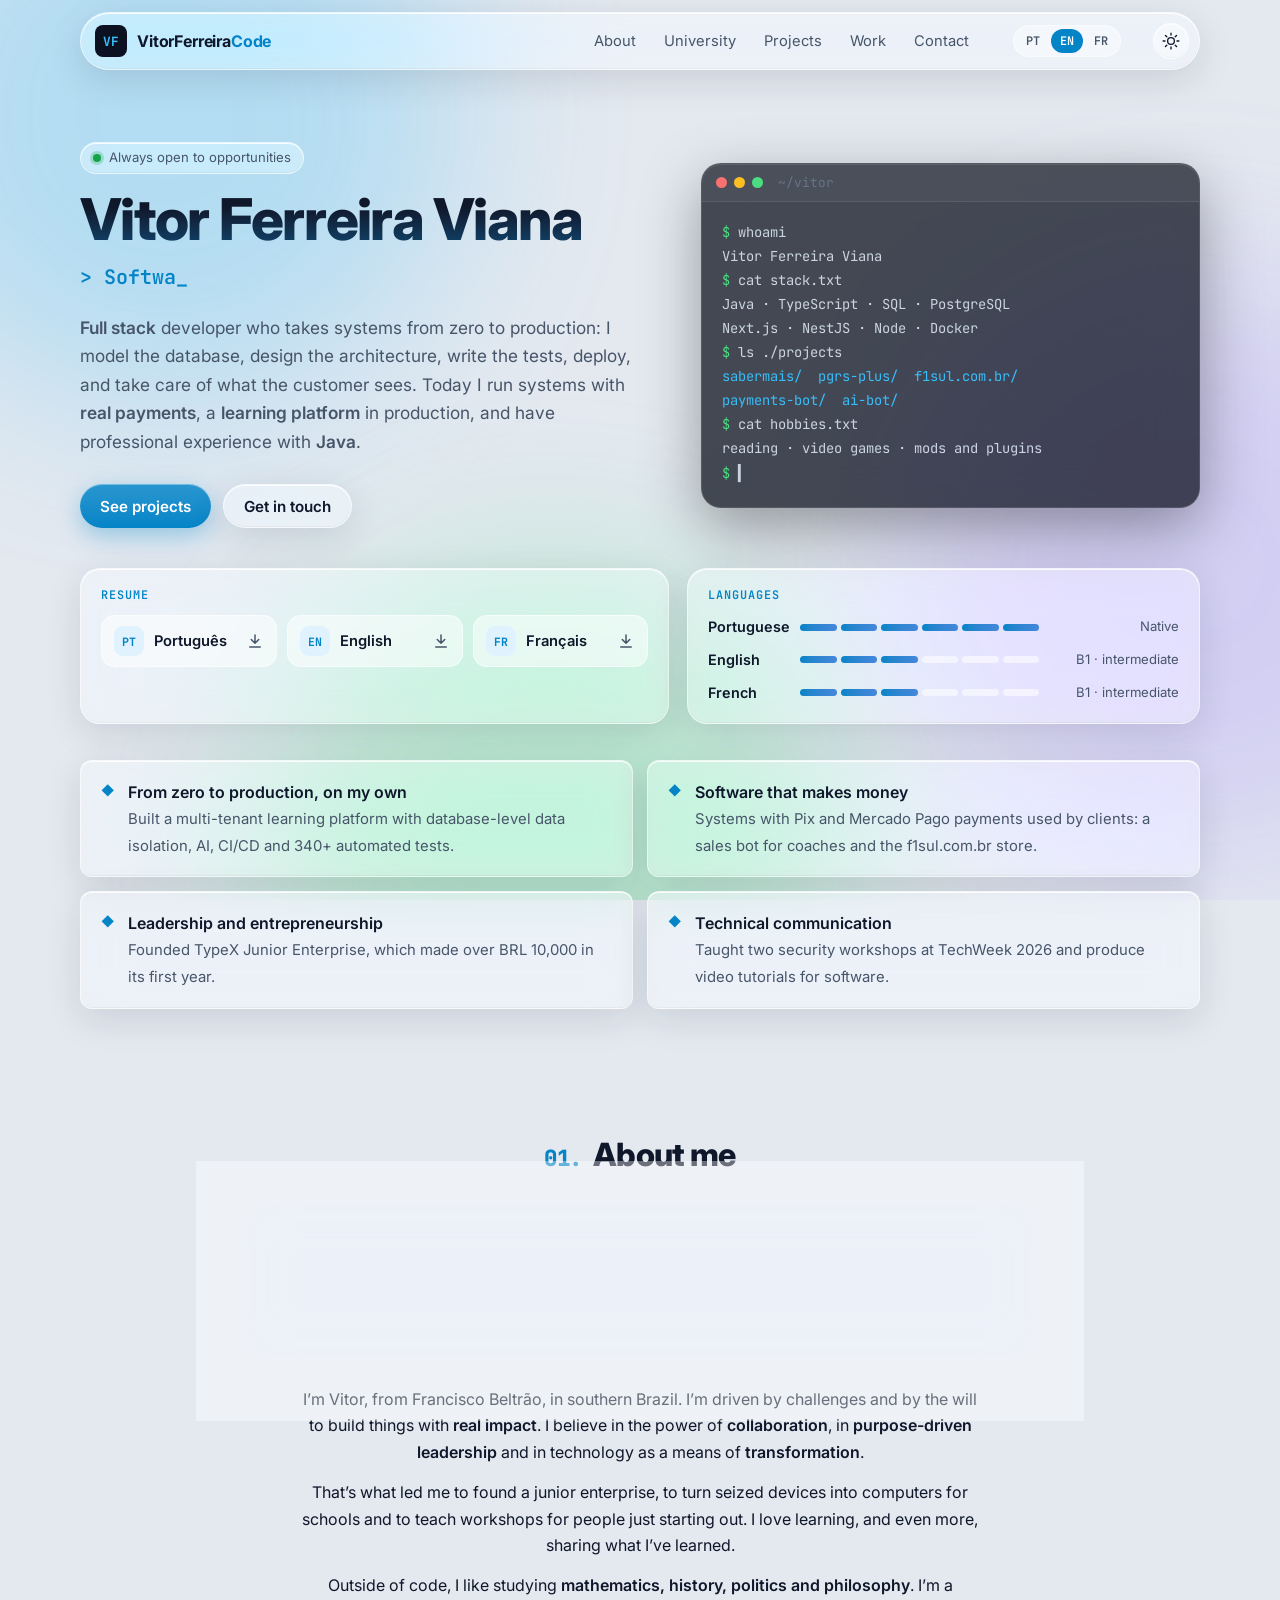
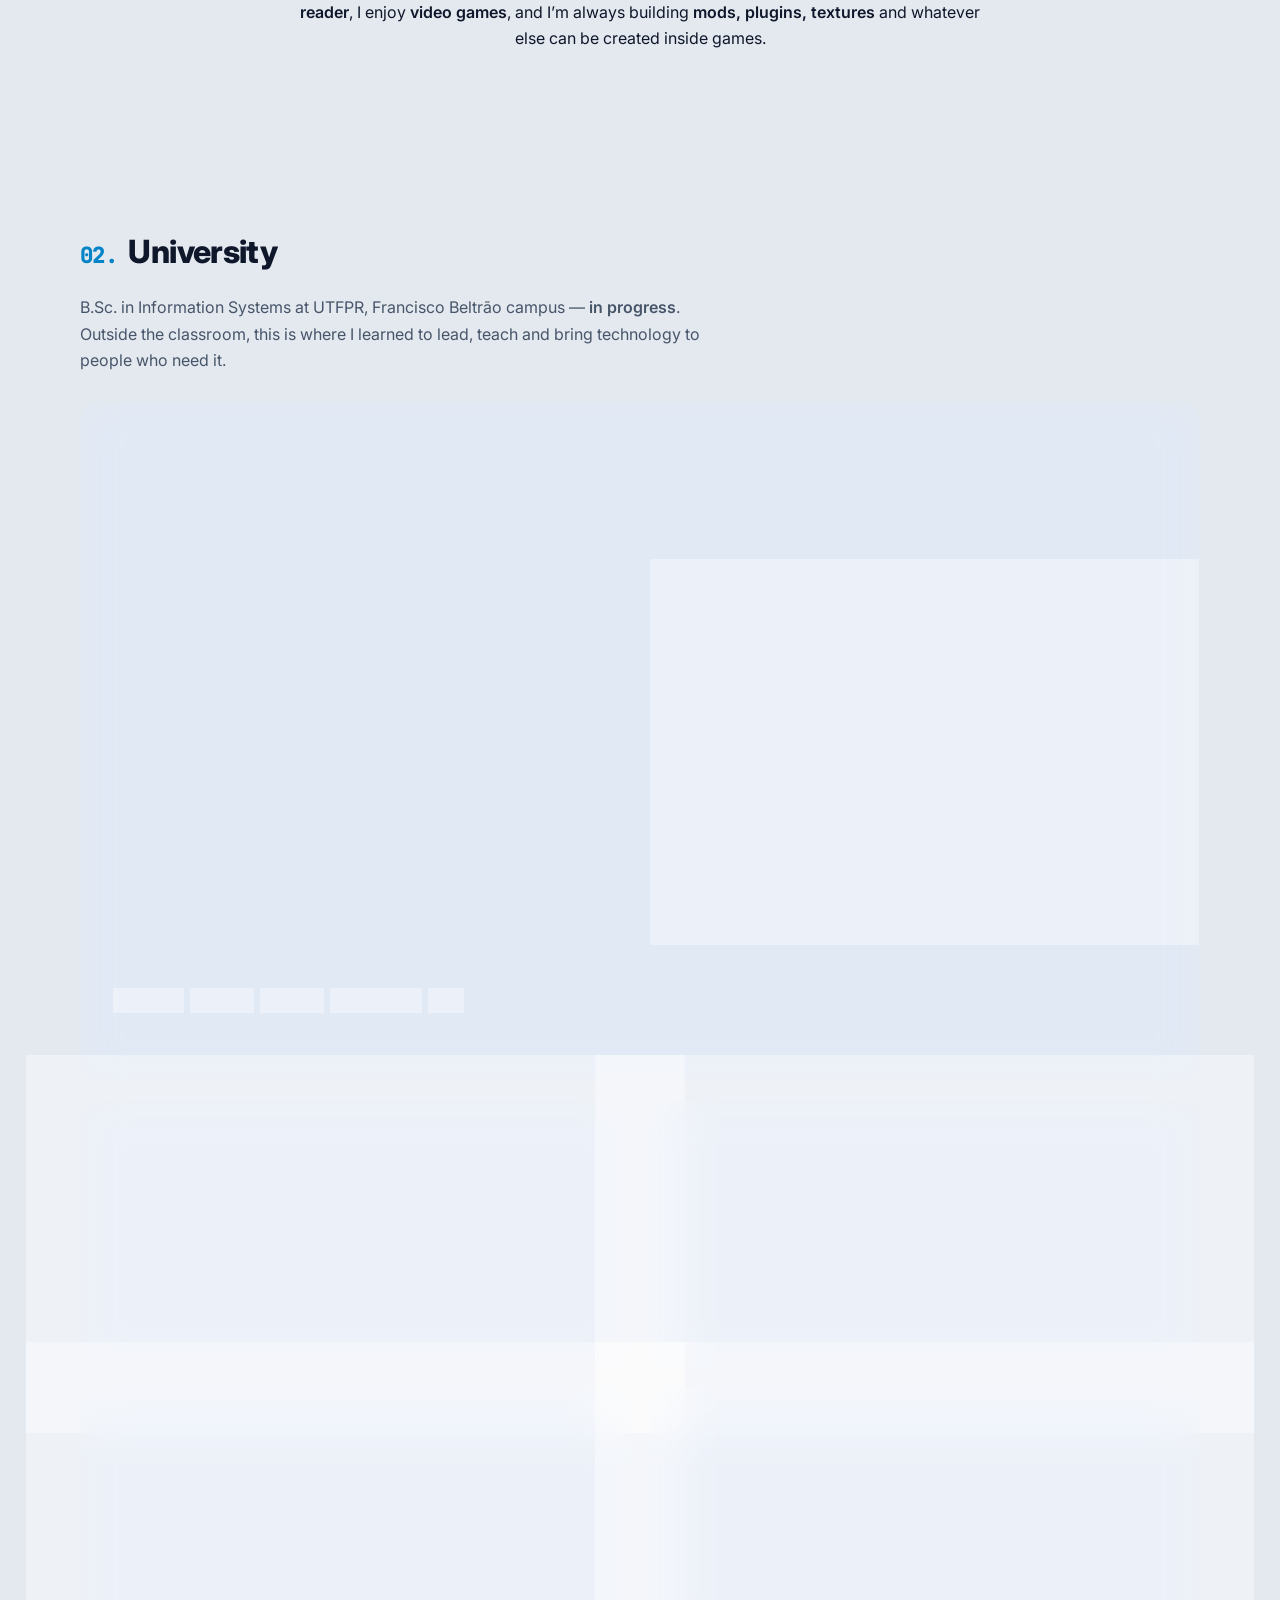
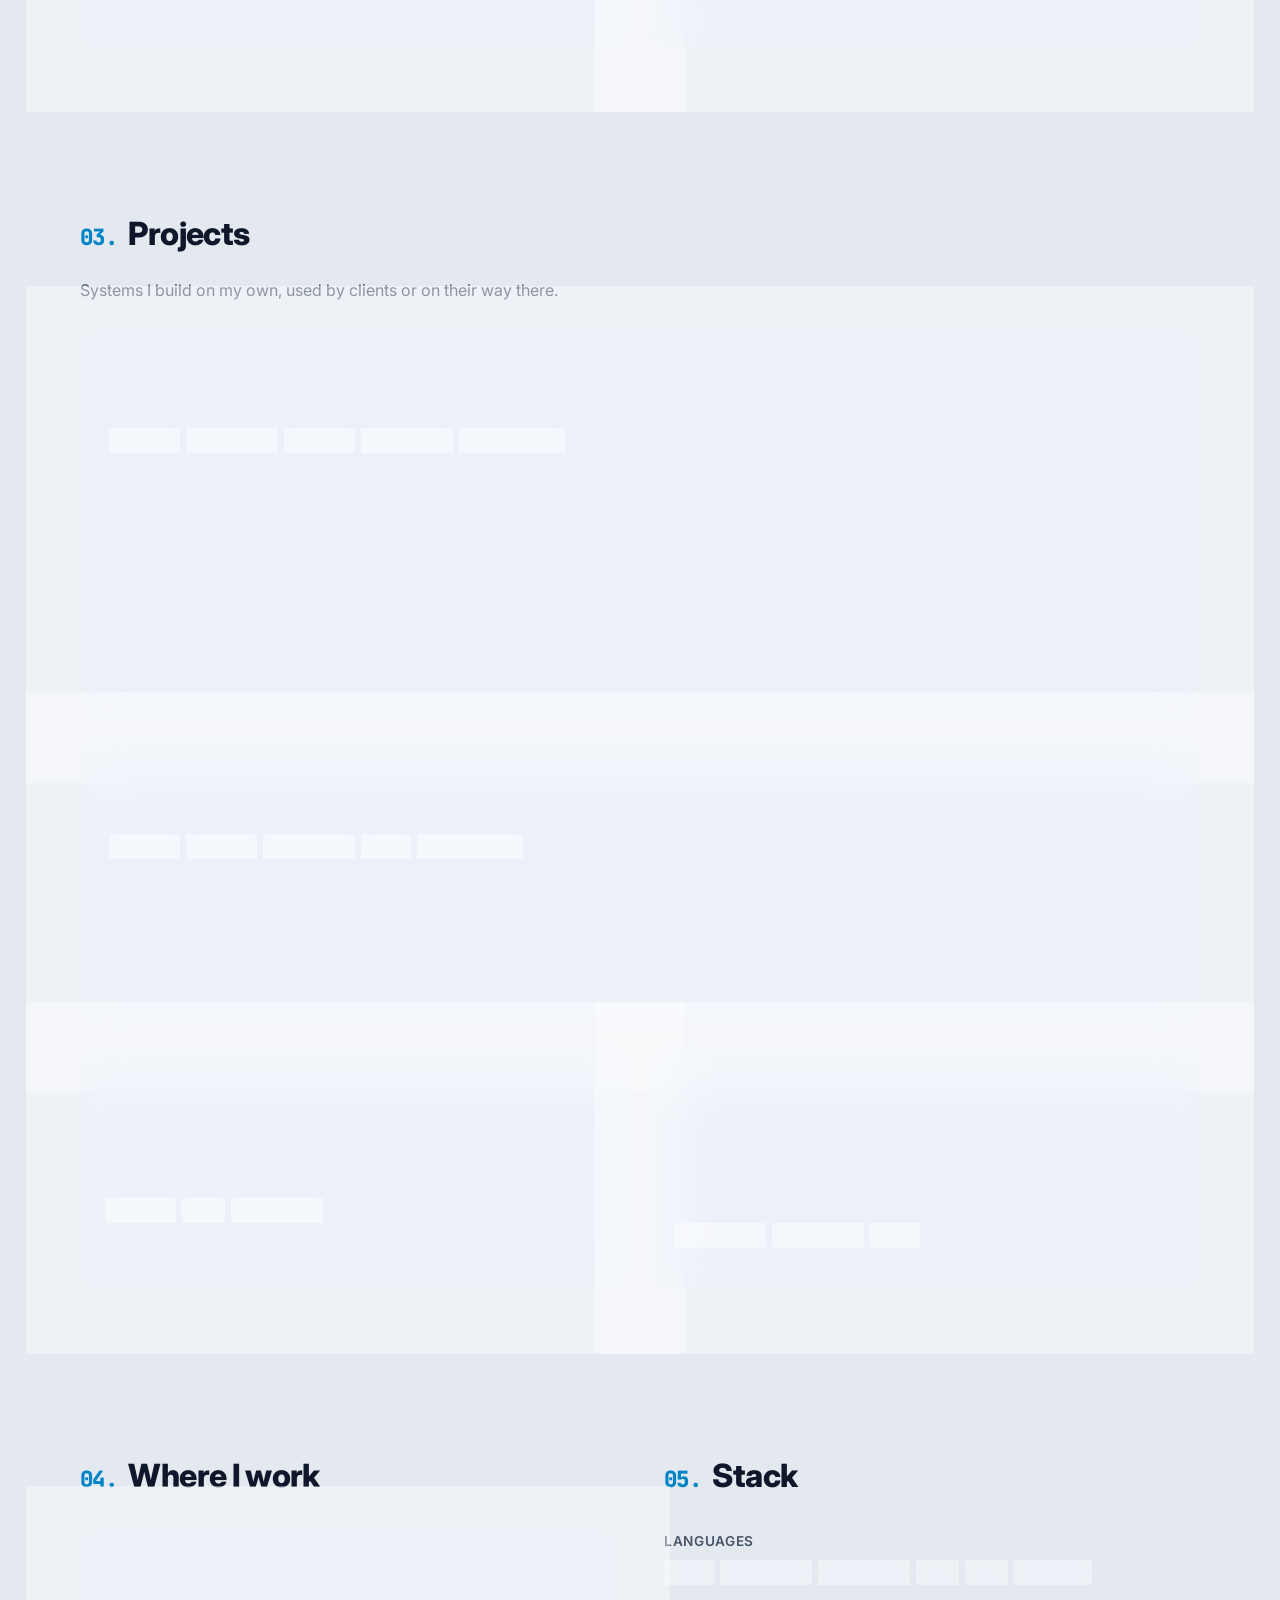
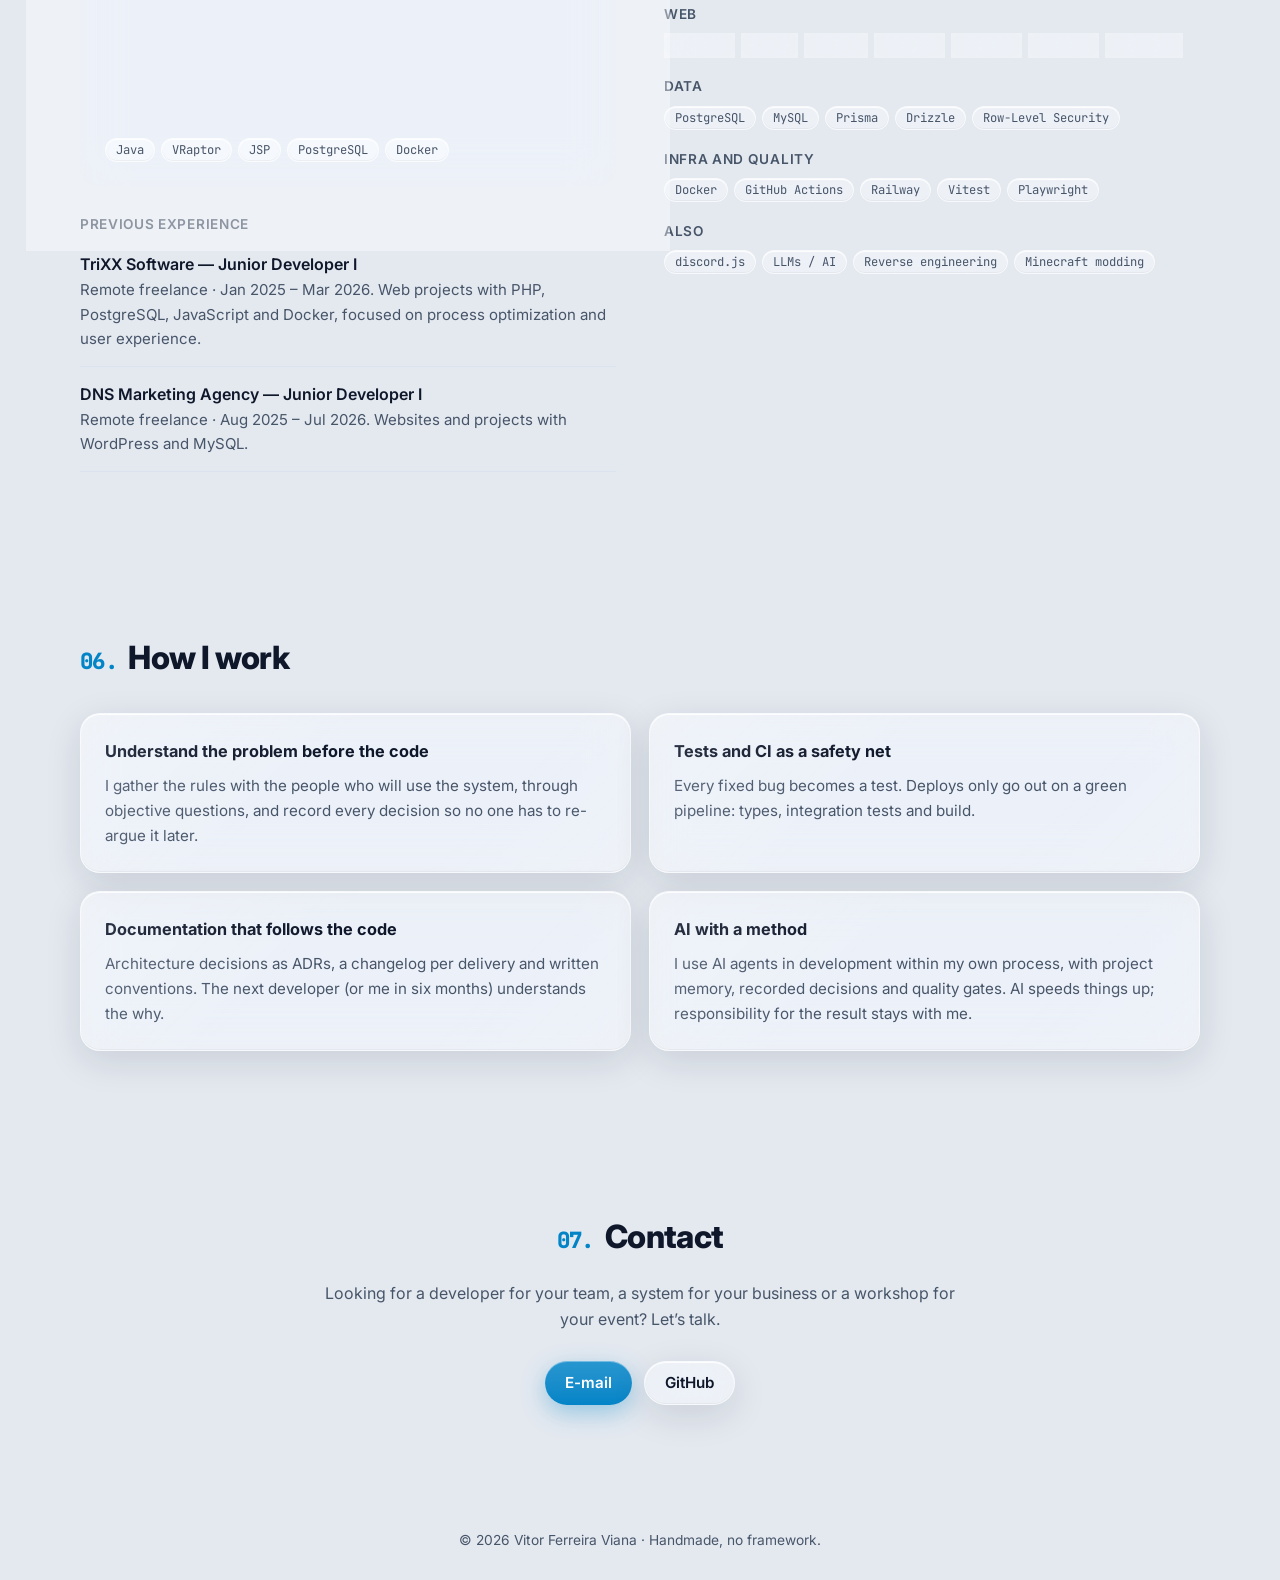
==== en/index.html @ 3c5e358f "feat: adicionando versões em inglês e francês, currículos para baixar e idiomas Faixa de currículos " ====
<!doctype html>
<html lang="en">
<head>
  <meta charset="utf-8">
  <meta name="viewport" content="width=device-width, initial-scale=1">
  <title>Vitor Ferreira Viana — Software Developer</title>
  <meta name="description" content="Software developer and Information Systems student at UTFPR (Brazil). Founder of TypeX Junior Enterprise, creator of sabermais and PGRS+, security workshop instructor.">
  <meta property="og:title" content="Vitor Ferreira Viana — Software Developer">
  <meta property="og:description" content="Systems that solve real problems: a learning platform, environmental automation, AI and payment bots, online stores.">
  <meta property="og:type" content="website">
  <meta property="og:url" content="https://vitorferreiracode.github.io/en/">
  <meta name="theme-color" content="#0b1120">
  <link rel="alternate" hreflang="pt-BR" href="https://vitorferreiracode.github.io/">
  <link rel="alternate" hreflang="en" href="https://vitorferreiracode.github.io/en/">
  <link rel="alternate" hreflang="fr" href="https://vitorferreiracode.github.io/fr/">
  <link rel="icon" href="../assets/favicon.svg" type="image/svg+xml">
  <link rel="preconnect" href="https://fonts.googleapis.com">
  <link rel="preconnect" href="https://fonts.gstatic.com" crossorigin>
  <link href="https://fonts.googleapis.com/css2?family=Inter:wght@400;500;600;700;800&family=JetBrains+Mono:wght@400;600&family=Lora:ital@1&display=swap" rel="stylesheet">
  <link rel="stylesheet" href="../assets/estilo.css">
  <script>
    try { const t = localStorage.getItem('tema'); if (t) document.documentElement.dataset.tema = t; } catch (e) {}
  </script>
</head>
<body>
  <a class="pular" href="#conteudo">Skip to content</a>
  <div class="fundo-vivo" aria-hidden="true"><i></i><i></i><i></i></div>

  <header class="topo">
    <div class="largura topo__linha">
      <a class="logo" href="#inicio" aria-label="Home">
        <span class="logo__marca">VF</span><span class="logo__nome">VitorFerreira<span>Code</span></span>
      </a>
      <nav class="menu" aria-label="Sections">
        <a href="#quem-sou">About</a>
        <a href="#faculdade">University</a>
        <a href="#projetos">Projects</a>
        <a href="#trabalho">Work</a>
        <a href="#contato">Contact</a>
      </nav>
      <div class="idioma-site" aria-label="Site language"><a href="../" lang="pt-BR">PT</a><a href="../en/" aria-current="page" lang="en">EN</a><a href="../fr/" lang="fr">FR</a></div>
      <button class="tema" type="button" aria-label="Toggle light/dark theme">
        <svg class="tema__sol" viewBox="0 0 24 24" aria-hidden="true"><circle cx="12" cy="12" r="4.5"/><path d="M12 1.5v2.5M12 20v2.5M4.6 4.6l1.8 1.8M17.6 17.6l1.8 1.8M1.5 12H4M20 12h2.5M4.6 19.4l1.8-1.8M17.6 6.4l1.8-1.8"/></svg>
        <svg class="tema__lua" viewBox="0 0 24 24" aria-hidden="true"><path d="M20.5 14.5A8.5 8.5 0 0 1 9.5 3.5a8.5 8.5 0 1 0 11 11z"/></svg>
      </button>
    </div>
  </header>

  <main id="conteudo">
    <!-- HERO -->
    <section class="hero" id="inicio">
      <div class="largura hero__grade">
        <div>
          <p class="sobretitulo"><span class="ponto"></span> Always open to opportunities</p>
          <h1>Vitor Ferreira Viana</h1>
          <p class="hero__papel">
            <span class="mono">&gt;</span> <span class="digitando" data-frases='["Software developer","Information Systems student at UTFPR","Founder of TypeX Junior Enterprise","Security workshop instructor"]'>Software developer</span><span class="cursor" aria-hidden="true">_</span>
          </p>
          <p class="hero__texto"><b>Full stack</b> developer who takes systems from zero to production: I model the database, design the architecture, write the tests, deploy, and take care of what the customer sees. Today I run systems with <b>real payments</b>, a <b>learning platform</b> in production, and have professional experience with <b>Java</b>.</p>
          <div class="acoes">
            <a class="botao botao--forte" href="#projetos">See projects</a>
            <a class="botao" href="#contato">Get in touch</a>
          </div>
        </div>
        <div class="terminal" aria-label="Summary in terminal format">
          <div class="terminal__barra"><i></i><i></i><i></i><span>~/vitor</span></div>
<pre class="terminal__corpo"><span class="p">$</span> whoami
Vitor Ferreira Viana
<span class="p">$</span> cat stack.txt
Java · TypeScript · SQL · PostgreSQL
Next.js · NestJS · Node · Docker
<span class="p">$</span> ls ./projects
<span class="d">sabermais/</span>  <span class="d">pgrs-plus/</span>  <span class="d">f1sul.com.br/</span>
<span class="d">payments-bot/</span>  <span class="d">ai-bot/</span>
<span class="p">$</span> cat hobbies.txt
reading · video games · mods and plugins
<span class="p">$</span> <span class="cursor">▍</span></pre>
        </div>
      </div>
    </section>

    <!-- CURRÍCULO E IDIOMAS -->
    <section class="faixa-cv" id="curriculo">
      <div class="largura faixa-cv__grade">
        <div class="faixa-cv__bloco">
          <h2 class="faixa-cv__titulo">Resume</h2>
          <div class="faixa-cv__botoes">
            <a class="cv" href="../assets/curriculo/curriculo-vitor-ferreira-viana-pt.pdf" target="_blank" rel="noopener noreferrer"><span class="cv__sigla">PT</span><span>Português</span><svg viewBox="0 0 24 24" aria-hidden="true"><path d="M12 4v11M7 10l5 5 5-5M5 20h14"/></svg></a>
            <a class="cv" href="../assets/curriculo/resume-vitor-ferreira-viana-en.pdf" target="_blank" rel="noopener noreferrer"><span class="cv__sigla">EN</span><span>English</span><svg viewBox="0 0 24 24" aria-hidden="true"><path d="M12 4v11M7 10l5 5 5-5M5 20h14"/></svg></a>
            <a class="cv" href="../assets/curriculo/cv-vitor-ferreira-viana-fr.pdf" target="_blank" rel="noopener noreferrer"><span class="cv__sigla">FR</span><span>Français</span><svg viewBox="0 0 24 24" aria-hidden="true"><path d="M12 4v11M7 10l5 5 5-5M5 20h14"/></svg></a>
          </div>
        </div>
        <div class="faixa-cv__bloco">
          <h2 class="faixa-cv__titulo">Languages</h2>
          <ul class="idiomas">
            <li><span class="idiomas__nome">Portuguese</span><span class="nivel-barra" data-n="6" aria-hidden="true"><i></i><i></i><i></i><i></i><i></i><i></i></span><span class="idiomas__nivel">Native</span></li>
            <li><span class="idiomas__nome">English</span><span class="nivel-barra" data-n="3" aria-hidden="true"><i></i><i></i><i></i><i></i><i></i><i></i></span><span class="idiomas__nivel">B1 · intermediate</span></li>
            <li><span class="idiomas__nome">French</span><span class="nivel-barra" data-n="3" aria-hidden="true"><i></i><i></i><i></i><i></i><i></i><i></i></span><span class="idiomas__nivel">B1 · intermediate</span></li>
          </ul>
        </div>
      </div>
    </section>

    <!-- DESTAQUES -->
    <section class="secao secao--fina" id="destaques">
      <div class="largura">
        <ul class="conquistas">
          <li><span class="conquistas__icone" aria-hidden="true">◆</span><div><b>From zero to production, on my own</b><span>Built a multi-tenant learning platform with database-level data isolation, AI, CI/CD and 340+ automated tests.</span></div></li>
          <li><span class="conquistas__icone" aria-hidden="true">◆</span><div><b>Software that makes money</b><span>Systems with Pix and Mercado Pago payments used by clients: a sales bot for coaches and the f1sul.com.br store.</span></div></li>
          <li><span class="conquistas__icone" aria-hidden="true">◆</span><div><b>Leadership and entrepreneurship</b><span>Founded TypeX Junior Enterprise, which made over BRL 10,000 in its first year.</span></div></li>
          <li><span class="conquistas__icone" aria-hidden="true">◆</span><div><b>Technical communication</b><span>Taught two security workshops at TechWeek 2026 and produce video tutorials for software.</span></div></li>
        </ul>
      </div>
    </section>

    <!-- QUEM SOU EU -->
    <section class="secao" id="quem-sou">
      <div class="largura sobre">
        <h2 class="titulo"><span class="mono">01.</span> About me</h2>
        <div class="sobre__texto">
          <figure class="citacao citacao--abertura">
            <blockquote>“My God, a moment of bliss! Why, isn’t that enough for the whole of a man’s life?”</blockquote>
            <figcaption>— Fyodor Dostoevsky, <i>White Nights</i> (1848)</figcaption>
          </figure>
          <p>I’m Vitor, from Francisco Beltrão, in southern Brazil. I’m driven by challenges and by the will to build things with <b>real impact</b>. I believe in the power of <b>collaboration</b>, in <b>purpose-driven leadership</b> and in technology as a means of <b>transformation</b>.</p>
          <p>That’s what led me to found a junior enterprise, to turn seized devices into computers for schools and to teach workshops for people just starting out. I love learning, and even more, sharing what I’ve learned.</p>
          <p>Outside of code, I like studying <b>mathematics, history, politics and philosophy</b>. I’m a <b>reader</b>, I enjoy <b>video games</b>, and I’m always building <b>mods, plugins, textures</b> and whatever else can be created inside games.</p>
        </div>
      </div>
    </section>

    <!-- FACULDADE -->
    <section class="secao secao--alt" id="faculdade">
      <div class="largura">
        <h2 class="titulo"><span class="mono">02.</span> University</h2>
        <p class="intro">B.Sc. in Information Systems at UTFPR, Francisco Beltrão campus — <b>in progress</b>. Outside the classroom, this is where I learned to lead, teach and bring technology to people who need it.</p>

        <article class="destaque">
          <div class="destaque__texto">
            <p class="etiqueta">Undergraduate thesis · in production</p>
            <h3>sabermais — Learning Management System</h3>
            <p>A learning platform built for equity: it adapts to each student and shows the teacher <b>how the class studies</b>, so the teacher can adapt too. The study profile comes from LASSI, a study-strategies inventory validated in Brazil.</p>
            <ul class="lista-check">
              <li>Classes, content, assignments, quizzes, forum, grades, attendance and gamification</li>
              <li>Study plan and study cycle for students; class profile and teaching suggestions for teachers</li>
            </ul>
            <p class="decisoes__titulo">Technical decisions</p>
            <ul class="decisoes">
              <li><b>Secure multi-tenancy:</b> each institution isolated with PostgreSQL Row-Level Security, not only by application filters.</li>
              <li><b>Quality:</b> 340+ end-to-end tests against a real database in CI; deploys only on a green pipeline.</li>
              <li><b>Responsible AI:</b> data anonymized before reaching the model; the AI explains, but never solves the student’s assignment.</li>
              <li><b>Documented architecture:</b> 20+ decisions recorded as ADRs, with alternatives and consequences.</li>
            </ul>
            <div class="chips"><span>Next.js</span><span>NestJS</span><span>Prisma</span><span>PostgreSQL</span><span>AI</span></div>
            <p class="privado">Research with real classes planned for 2027. Private repository — demo on request.</p>
          </div>
          <div class="destaque__arte" aria-hidden="true">
            <div class="mini-ui">
              <div class="mini-ui__barra"><span class="sm">+</span> saber<b>mais</b></div>
              <div class="mini-ui__linha"><span>Time management</span><i style="--v:42%"></i></div>
              <div class="mini-ui__linha"><span>Motivation</span><i style="--v:78%"></i></div>
              <div class="mini-ui__linha"><span>Concentration</span><i style="--v:55%"></i></div>
              <div class="mini-ui__linha"><span>Self-testing</span><i style="--v:64%"></i></div>
              <div class="mini-ui__dica">Tip: split your week into 25-min blocks (pomodoro) for the hardest subjects.</div>
            </div>
          </div>
        </article>

        <div class="cartoes cartoes--2">
          <article class="cartao">
            <div class="cartao__icone" aria-hidden="true"><svg viewBox="0 0 24 24"><path d="M3 21h18M5 21V8l7-5 7 5v13"/><path d="M9 21v-6h6v6"/></svg></div>
            <p class="etiqueta">Founder and president · Jan 2025 – Jul 2026</p>
            <h3>TypeX Junior Enterprise</h3>
            <p>I founded and led my program’s junior enterprise (a student-run consulting company), with <b>45 members</b> (7 directors). In the first year we made over <b>BRL 10,000</b>. Awards: <b>EJ Iniciativa</b> (Vértice 2025) and <b>EJ Aspirante</b> (Vendaval 2025).</p>
          </article>
          <article class="cartao">
            <div class="cartao__icone" aria-hidden="true"><svg viewBox="0 0 24 24"><rect x="4" y="4" width="16" height="12" rx="2"/><path d="M8 20h8M12 16v4"/><path d="M9 10l2 2 4-4"/></svg></div>
            <p class="etiqueta">Fundação Araucária scholarship · Aug 2024 – Mar 2026</p>
            <h3><a href="https://github.com/ProjetoTransformar/projeto-transformar" target="_blank" rel="noopener noreferrer">Projeto Transformar <span aria-hidden="true">↗</span></a></h3>
            <p>IPTV boxes seized by Brazil’s Federal Revenue Service became <b>Armbian mini-computers</b> and computer labs for under-resourced schools. We also built IPTV clusters, power banks from e-cigarette batteries, and UPS units.</p>
          </article>
          <article class="cartao">
            <div class="cartao__icone" aria-hidden="true"><svg viewBox="0 0 24 24"><path d="M12 3l8 3v6c0 4.5-3.4 8.3-8 9-4.6-.7-8-4.5-8-9V6z"/><path d="M9 12l2 2 4-4"/></svg></div>
            <p class="etiqueta etiqueta--alerta">Workshop · TechWeek 2026</p>
            <h3>The Invisible War: Cheats vs Anti-cheats</h3>
            <p>How internal, external, kernel and DMA cheats work, and how anti-cheats such as Vanguard, EAC, BattlEye and VAC detect them.</p>
            <a class="link" href="https://github.com/VitorFerreiraCode/oficina-cheat-e-anticheat" target="_blank" rel="noopener noreferrer">Slides and materials <span aria-hidden="true">→</span></a>
          </article>
          <article class="cartao">
            <div class="cartao__icone" aria-hidden="true"><svg viewBox="0 0 24 24"><circle cx="12" cy="12" r="3"/><path d="M12 2v4M12 18v4M2 12h4M18 12h4M5 5l2.8 2.8M16.2 16.2 19 19M5 19l2.8-2.8M16.2 7.8 19 5"/></svg></div>
            <p class="etiqueta etiqueta--alerta">Workshop · TechWeek 2026</p>
            <h3>Malware: infection, persistence and data theft</h3>
            <p>How threats act on Windows and how they are detected and stopped, with a harmless infostealer simulator. Educational and defensive.</p>
            <a class="link" href="https://github.com/VitorFerreiraCode/oficina-malwares" target="_blank" rel="noopener noreferrer">Slides and materials <span aria-hidden="true">→</span></a>
          </article>
        </div>
      </div>
    </section>

    <!-- PROJETOS -->
    <section class="secao" id="projetos">
      <div class="largura">
        <h2 class="titulo"><span class="mono">03.</span> Projects</h2>
        <p class="intro">Systems I build on my own, used by clients or on their way there.</p>

        <article class="caso">
          <div class="caso__cabeca">
            <p class="etiqueta">Bot + dashboard · in production</p>
            <h3>Sales and payments bot for Discord</h3>
            <div class="chips"><span>Next.js</span><span>discord.js</span><span>Drizzle</span><span>PostgreSQL</span><span>Mercado Pago</span></div>
          </div>
          <div class="caso__corpo">
            <div><h4>Problem</h4><p>Rocket League coaches sold lessons on Discord by hand: billing, scheduling and student follow-up scattered across chats.</p></div>
            <div><h4>What I built</h4><p>A bot with a multi-tenant web dashboard: catalog, cart, Pix and Mercado Pago, coupons, plans, session scheduling with reminders, reviews and loyalty.</p></div>
            <div><h4>Technical highlights</h4><p>Encrypted payment credentials per company; a separate worker for reminders; CI with formatting, type checks, lint, PostgreSQL integration tests and a smoke test before deploy.</p></div>
          </div>
          <a class="link" href="#contato">Contact me for a preview or to hire <span aria-hidden="true">→</span></a>
        </article>

        <article class="caso">
          <div class="caso__cabeca">
            <p class="etiqueta">Online store · in production</p>
            <h3><a href="https://f1sul.com.br" target="_blank" rel="noopener noreferrer">f1sul.com.br <span aria-hidden="true">↗</span></a></h3>
            <div class="chips"><span>Express</span><span>Drizzle</span><span>PostgreSQL</span><span>Vite</span><span>Mercado Pago</span></div>
          </div>
          <div class="caso__corpo">
            <div><h4>Problem</h4><p>A Formula 1 replica retailer needed to sell online and manage the catalog without relying on a developer.</p></div>
            <div><h4>What I built</h4><p>A complete store with catalog, Mercado Pago checkout, sale prices, customer reviews and an admin dashboard.</p></div>
            <div><h4>Technical highlights</h4><p>First-purchase discount tied to the customer’s tax ID, a simulated payment mode for local testing and versioned database migrations.</p></div>
          </div>
        </article>

        <div class="cartoes cartoes--2">
          <article class="cartao projeto">
            <p class="etiqueta etiqueta--alerta">Platform · in development</p>
            <h3>PGRS+</h3>
            <p>A platform that automates the <b>PGRS</b> — Brazil’s Solid Waste Management Plan — for environmental engineers.</p>
            <div class="chips"><span>Laravel</span><span>PHP</span><span>PostgreSQL</span></div>
            <a class="link" href="#contato">Contact me for a preview or to hire <span aria-hidden="true">→</span></a>
          </article>
          <article class="cartao projeto">
            <p class="etiqueta">AI bot · open source</p>
            <h3><a href="https://github.com/VitorFerreiraCode/bot-discord-IA" target="_blank" rel="noopener noreferrer">AI bot that builds Discord servers <span aria-hidden="true">↗</span></a></h3>
            <p>You chat with the bot in a DM, describe the Discord server you want, and the AI builds the structure using your own API key (OpenRouter models).</p>
            <div class="chips"><span>TypeScript</span><span>discord.js</span><span>LLMs</span></div>
          </article>
        </div>
      </div>
    </section>

    <!-- ONDE TRABALHO -->
    <section class="secao secao--alt" id="trabalho">
      <div class="largura duas">
        <div>
          <h2 class="titulo"><span class="mono">04.</span> Where I work</h2>
          <article class="cartao trabalho">
            <p class="etiqueta">Junior Developer III · Jan 2026 – present</p>
            <h3>Axdoc</h3>
            <p>On site, I develop an electronic document management system (EDMS) in Java with VRaptor and JSP: new features, integrations with partner web services and production maintenance. I also produce the product’s video tutorials.</p>
            <div class="chips"><span>Java</span><span>VRaptor</span><span>JSP</span><span>PostgreSQL</span><span>Docker</span></div>
          </article>
          <h3 class="trabalho__anteriores">Previous experience</h3>
          <ul class="trajetoria">
            <li><b>TriXX Software — Junior Developer I</b><span>Remote freelance · Jan 2025 – Mar 2026. Web projects with PHP, PostgreSQL, JavaScript and Docker, focused on process optimization and user experience.</span></li>
            <li><b>DNS Marketing Agency — Junior Developer I</b><span>Remote freelance · Aug 2025 – Jul 2026. Websites and projects with WordPress and MySQL.</span></li>
          </ul>
        </div>
        <div>
          <h2 class="titulo"><span class="mono">05.</span> Stack</h2>
          <div class="stack">
            <div><h4>Languages</h4><div class="chips"><span>Java</span><span>TypeScript</span><span>JavaScript</span><span>SQL</span><span>PHP</span><span>HTML/CSS</span></div></div>
            <div><h4>Web</h4><div class="chips"><span>Next.js</span><span>React</span><span>NestJS</span><span>Node.js</span><span>Express</span><span>Laravel</span><span>Tailwind</span></div></div>
            <div><h4>Data</h4><div class="chips"><span>PostgreSQL</span><span>MySQL</span><span>Prisma</span><span>Drizzle</span><span>Row-Level Security</span></div></div>
            <div><h4>Infra and quality</h4><div class="chips"><span>Docker</span><span>GitHub Actions</span><span>Railway</span><span>Vitest</span><span>Playwright</span></div></div>
            <div><h4>Also</h4><div class="chips"><span>discord.js</span><span>LLMs / AI</span><span>Reverse engineering</span><span>Minecraft modding</span></div></div>
          </div>
        </div>
      </div>
    </section>

    <!-- COMO EU TRABALHO -->
    <section class="secao" id="como">
      <div class="largura">
        <h2 class="titulo"><span class="mono">06.</span> How I work</h2>
        <div class="cartoes cartoes--2 principios">
          <article class="cartao"><h3>Understand the problem before the code</h3><p>I gather the rules with the people who will use the system, through objective questions, and record every decision so no one has to re-argue it later.</p></article>
          <article class="cartao"><h3>Tests and CI as a safety net</h3><p>Every fixed bug becomes a test. Deploys only go out on a green pipeline: types, integration tests and build.</p></article>
          <article class="cartao"><h3>Documentation that follows the code</h3><p>Architecture decisions as ADRs, a changelog per delivery and written conventions. The next developer (or me in six months) understands the why.</p></article>
          <article class="cartao"><h3>AI with a method</h3><p>I use AI agents in development within my own process, with project memory, recorded decisions and quality gates. AI speeds things up; responsibility for the result stays with me.</p></article>
        </div>
      </div>
    </section>

    <!-- CONTATO -->
    <section class="secao contato" id="contato">
      <div class="largura">
        <h2 class="titulo"><span class="mono">07.</span> Contact</h2>
        <p class="intro">Looking for a developer for your team, a system for your business or a workshop for your event? Let’s talk.</p>
        <div class="acoes">
          <a class="botao botao--forte" href="mailto:vitorferreiraviana@alunos.utfpr.edu.br">E-mail</a>
          <a class="botao" href="https://github.com/VitorFerreiraCode" target="_blank" rel="noopener noreferrer">GitHub</a>
        </div>
      </div>
    </section>
  </main>

  <footer class="rodape">
    <div class="largura">© <span id="ano">2026</span> Vitor Ferreira Viana · Handmade, no framework.</div>
  </footer>

  <script src="../assets/main.js" defer></script>
</body>
</html>
---- assets/estilo.css ----
/* Tokens: escuro por padrão do sistema; claro/escuro escolhido no botão sobrepõe. */
:root {
  --fundo: #f8fafc;
  --fundo-alt: #eef2f7;
  --superficie: #ffffff;
  --texto: #0f172a;
  --suave: #475569;
  --linha: #dbe3ee;
  --acento: #0284c7;
  --acento-forte: #0369a1;
  --acento-fundo: #e0f2fe;
  --verde: #16a34a;
  --alerta: #b45309;
  --alerta-fundo: #fef3c7;
  --terminal: #0b1120;
  --terminal-texto: #cbd5e1;
  --sombra: 0 1px 2px rgb(15 23 42 / 6%), 0 8px 24px rgb(15 23 42 / 6%);
  color-scheme: light;
}
@media (prefers-color-scheme: dark) {
  :root:not([data-tema="claro"]) {
    --fundo: #0b1120;
    --fundo-alt: #0f172a;
    --superficie: #111a2e;
    --texto: #e2e8f0;
    --suave: #94a3b8;
    --linha: #1e293b;
    --acento: #38bdf8;
    --acento-forte: #7dd3fc;
    --acento-fundo: rgb(56 189 248 / 12%);
    --verde: #4ade80;
    --alerta: #fbbf24;
    --alerta-fundo: rgb(251 191 36 / 12%);
    --terminal: #060b16;
    --sombra: 0 1px 2px rgb(0 0 0 / 30%), 0 10px 30px rgb(0 0 0 / 25%);
    color-scheme: dark;
  }
}
:root[data-tema="escuro"] {
  --fundo: #0b1120;
  --fundo-alt: #0f172a;
  --superficie: #111a2e;
  --texto: #e2e8f0;
  --suave: #94a3b8;
  --linha: #1e293b;
  --acento: #38bdf8;
  --acento-forte: #7dd3fc;
  --acento-fundo: rgb(56 189 248 / 12%);
  --verde: #4ade80;
  --alerta: #fbbf24;
  --alerta-fundo: rgb(251 191 36 / 12%);
  --terminal: #060b16;
  --sombra: 0 1px 2px rgb(0 0 0 / 30%), 0 10px 30px rgb(0 0 0 / 25%);
  color-scheme: dark;
}

* { box-sizing: border-box; }
html { scroll-behavior: smooth; scroll-padding-top: 72px; }
body {
  margin: 0;
  background: var(--fundo);
  color: var(--texto);
  font: 400 1rem/1.65 Inter, system-ui, sans-serif;
  -webkit-font-smoothing: antialiased;
}
a { color: var(--acento); text-decoration: none; }
a:hover { text-decoration: underline; }
b { font-weight: 600; }
.mono, pre, code { font-family: "JetBrains Mono", ui-monospace, monospace; }
.largura { width: min(1120px, 100% - 32px); margin-inline: auto; }
.pular { position: absolute; left: -999px; top: 8px; background: var(--acento); color: #fff; padding: 8px 12px; border-radius: 6px; z-index: 50; }
.pular:focus { left: 8px; }
:focus-visible { outline: 2px solid var(--acento); outline-offset: 3px; border-radius: 4px; }

/* Topo */
.topo { position: sticky; top: 0; z-index: 20; background: color-mix(in srgb, var(--fundo) 85%, transparent); backdrop-filter: blur(10px); border-bottom: 1px solid var(--linha); }
.topo__linha { display: flex; align-items: center; gap: 24px; height: 60px; }
.logo { display: flex; align-items: center; gap: 10px; color: var(--texto); font-weight: 700; }
.logo:hover { text-decoration: none; }
.logo__marca { display: grid; place-items: center; width: 32px; height: 32px; border-radius: 8px; background: var(--terminal); color: #38bdf8; font: 700 .8rem "JetBrains Mono", monospace; }
.logo__nome span { color: var(--acento); }
.menu { display: flex; gap: 22px; margin-left: auto; font-size: .92rem; }
.menu a { color: var(--suave); }
.menu a:hover { color: var(--texto); text-decoration: none; }
.tema { display: grid; place-items: center; width: 36px; height: 36px; border-radius: 8px; border: 1px solid var(--linha); background: var(--superficie); color: var(--texto); cursor: pointer; }
.tema svg { width: 18px; height: 18px; fill: none; stroke: currentColor; stroke-width: 1.8; stroke-linecap: round; }
.tema__lua { display: none; }
:root[data-tema="escuro"] .tema__sol { display: none; }
:root[data-tema="escuro"] .tema__lua { display: block; }
@media (prefers-color-scheme: dark) {
  :root:not([data-tema="claro"]) .tema__sol { display: none; }
  :root:not([data-tema="claro"]) .tema__lua { display: block; }
}

/* Hero */
.hero { padding: 72px 0 40px; background: radial-gradient(900px 400px at 85% -10%, var(--acento-fundo), transparent 70%); }
.hero__grade { display: grid; grid-template-columns: minmax(0, 1.15fr) minmax(0, 1fr); gap: 48px; align-items: center; }
.sobretitulo { display: inline-flex; align-items: center; gap: 8px; margin: 0 0 14px; padding: 4px 12px; border: 1px solid var(--linha); border-radius: 999px; font-size: .82rem; color: var(--suave); background: var(--superficie); }
.ponto { width: 8px; height: 8px; border-radius: 50%; background: var(--verde); box-shadow: 0 0 0 3px color-mix(in srgb, var(--verde) 25%, transparent); }
h1 { margin: 0; font-size: clamp(2.2rem, 5vw, 3.6rem); line-height: 1.08; letter-spacing: -0.03em; font-weight: 800; }
.hero__papel { margin: 14px 0 0; font: 600 clamp(1rem, 2.2vw, 1.25rem) "JetBrains Mono", monospace; color: var(--acento); min-height: 1.6em; }
.cursor { animation: piscar 1s steps(1) infinite; }
@keyframes piscar { 50% { opacity: 0; } }
.hero__texto { margin: 18px 0 0; max-width: 56ch; font-size: 1.08rem; color: var(--suave); }
.acoes { display: flex; flex-wrap: wrap; gap: 12px; margin-top: 28px; }
.botao { display: inline-flex; align-items: center; height: 44px; padding: 0 20px; border-radius: 10px; border: 1px solid var(--linha); background: var(--superficie); color: var(--texto); font-weight: 600; font-size: .95rem; }
.botao:hover { text-decoration: none; border-color: var(--acento); }
.botao--forte { background: var(--acento); border-color: var(--acento); color: #fff; }
:root[data-tema="escuro"] .botao--forte { color: #04121f; }
@media (prefers-color-scheme: dark) { :root:not([data-tema="claro"]) .botao--forte { color: #04121f; } }
.botao--forte:hover { background: var(--acento-forte); border-color: var(--acento-forte); }

.terminal { border-radius: 14px; background: var(--terminal); box-shadow: var(--sombra); overflow: hidden; border: 1px solid #1e293b; }
.terminal__barra { display: flex; align-items: center; gap: 7px; padding: 10px 14px; background: #0f172a; border-bottom: 1px solid #1e293b; }
.terminal__barra i { width: 11px; height: 11px; border-radius: 50%; background: #334155; }
.terminal__barra i:nth-child(1) { background: #f87171; }
.terminal__barra i:nth-child(2) { background: #fbbf24; }
.terminal__barra i:nth-child(3) { background: #4ade80; }
.terminal__barra span { margin-left: 8px; color: #64748b; font: .8rem "JetBrains Mono", monospace; }
.terminal__corpo { margin: 0; padding: 18px 20px 22px; color: var(--terminal-texto); font-size: .86rem; line-height: 1.75; white-space: pre-wrap; overflow-x: auto; }
.terminal__corpo .p { color: #4ade80; }
.terminal__corpo .d { color: #38bdf8; }

.numeros { display: grid; grid-template-columns: repeat(4, minmax(0, 1fr)); gap: 16px; margin-top: 56px; }
.numeros div { padding: 18px; border: 1px solid var(--linha); border-radius: 12px; background: var(--superficie); }
.numeros b { display: block; font-size: 1.7rem; font-weight: 800; letter-spacing: -0.02em; color: var(--acento); }
.numeros span { font-size: .88rem; color: var(--suave); }

/* Seções */
.secao { padding: 80px 0; }
.secao--alt { background: var(--fundo-alt); border-block: 1px solid var(--linha); }
.titulo { margin: 0 0 28px; font-size: clamp(1.5rem, 3vw, 2rem); letter-spacing: -0.02em; font-weight: 800; }
.titulo .mono { color: var(--acento); font-size: .7em; margin-right: 6px; }
.intro { margin: -12px 0 28px; max-width: 65ch; color: var(--suave); }
.nota { margin: 22px 0 0; color: var(--suave); }

.sobre { display: grid; grid-template-columns: minmax(0, 1fr) minmax(0, 2fr); gap: 32px; }
.sobre__texto p { margin: 0 0 14px; max-width: 68ch; }

.cartoes { display: grid; gap: 18px; }
.cartoes--3 { grid-template-columns: repeat(3, minmax(0, 1fr)); }
.cartoes--2 { grid-template-columns: repeat(2, minmax(0, 1fr)); }
.cartao { padding: 24px; border: 1px solid var(--linha); border-radius: 14px; background: var(--superficie); transition: border-color .2s, transform .2s; }
.cartao:hover { border-color: color-mix(in srgb, var(--acento) 50%, var(--linha)); transform: translateY(-2px); }
.cartao h3 { margin: 0 0 8px; font-size: 1.08rem; }
.cartao h3 a { color: var(--texto); }
.cartao p { margin: 0; color: var(--suave); font-size: .95rem; }
.cartao__icone { display: grid; place-items: center; width: 42px; height: 42px; margin-bottom: 16px; border-radius: 10px; background: var(--acento-fundo); color: var(--acento); }
.cartao__icone svg { width: 22px; height: 22px; fill: none; stroke: currentColor; stroke-width: 1.8; stroke-linecap: round; stroke-linejoin: round; }

.etiqueta { margin: 0 0 8px !important; font: 600 .74rem "JetBrains Mono", monospace !important; color: var(--acento) !important; text-transform: uppercase; letter-spacing: .06em; }
.etiqueta--alerta { color: var(--alerta) !important; }
.chips { display: flex; flex-wrap: wrap; gap: 6px; margin-top: 16px; }
.chips span { padding: 3px 10px; border-radius: 999px; font: .76rem "JetBrains Mono", monospace; background: var(--fundo-alt); border: 1px solid var(--linha); color: var(--suave); }
.secao--alt .chips span { background: var(--superficie); }
.link { display: inline-block; margin-top: 16px; font-weight: 600; }

.destaque { display: grid; grid-template-columns: minmax(0, 1.2fr) minmax(0, 1fr); gap: 36px; align-items: center; padding: 32px; margin-bottom: 18px; border: 1px solid var(--linha); border-radius: 18px; background: linear-gradient(135deg, var(--superficie), var(--acento-fundo)); }
.destaque h3 { margin: 0 0 10px; font-size: 1.6rem; letter-spacing: -0.02em; }
.destaque p { color: var(--suave); }
.lista-check { margin: 14px 0 0; padding: 0; list-style: none; }
.lista-check li { position: relative; padding-left: 24px; margin-bottom: 6px; font-size: .95rem; }
.lista-check li::before { content: "✓"; position: absolute; left: 0; color: var(--verde); font-weight: 700; }
.privado { margin: 14px 0 0; font-size: .85rem; }

.mini-ui { padding: 18px; border-radius: 14px; background: var(--superficie); border: 1px solid var(--linha); box-shadow: var(--sombra); }
.mini-ui__barra { display: flex; align-items: center; gap: 6px; margin-bottom: 14px; font-weight: 800; }
.mini-ui__barra b { color: #16a34a; font-weight: 800; }
.mini-ui__barra .sm { display: grid; place-items: center; width: 22px; height: 22px; border-radius: 6px; background: #16a34a; color: #fff; }
.mini-ui__linha { display: grid; grid-template-columns: 140px minmax(0, 1fr); align-items: center; gap: 10px; margin-bottom: 10px; font-size: .84rem; color: var(--suave); }
.mini-ui__linha i { position: relative; height: 8px; border-radius: 99px; background: var(--fundo-alt); overflow: hidden; }
.mini-ui__linha i::after { content: ""; position: absolute; inset: 0; width: var(--v); background: linear-gradient(90deg, #16a34a, #38bdf8); border-radius: 99px; }
.mini-ui__dica { margin-top: 14px; padding: 10px 12px; border-radius: 10px; background: var(--acento-fundo); font-size: .84rem; }

.pesquisa__grade { display: grid; grid-template-columns: minmax(0, 1.4fr) minmax(0, 1fr); gap: 40px; }
.pesquisa h3 { margin: 0 0 12px; font-size: 1.3rem; }
.pesquisa p { color: var(--suave); max-width: 62ch; }
.linha-tempo { margin: 0; padding: 0 0 0 20px; list-style: none; border-left: 2px solid var(--linha); }
.linha-tempo li { position: relative; padding: 0 0 22px 8px; }
.linha-tempo li::before { content: ""; position: absolute; left: -27px; top: 6px; width: 12px; height: 12px; border-radius: 50%; background: var(--acento); box-shadow: 0 0 0 4px var(--fundo); }
.linha-tempo b { display: block; font-family: "JetBrains Mono", monospace; color: var(--acento); }
.linha-tempo span { color: var(--suave); font-size: .95rem; }

.duas { display: grid; grid-template-columns: minmax(0, 1fr) minmax(0, 1fr); gap: 48px; }
.trajetoria { margin: 0; padding: 0; list-style: none; }
.trajetoria li { padding: 14px 0; border-bottom: 1px solid var(--linha); }
.trajetoria li:first-child { padding-top: 0; }
.trajetoria b { display: block; }
.trajetoria span { color: var(--suave); font-size: .94rem; }
.stack { display: grid; gap: 18px; }
.stack h4 { margin: 0; font-size: .85rem; color: var(--suave); font-weight: 600; text-transform: uppercase; letter-spacing: .05em; }
.stack .chips { margin-top: 8px; }

.fora p { max-width: 68ch; color: var(--suave); font-size: 1.05rem; }
.contato { text-align: center; padding-bottom: 96px; }
.contato .intro { margin-inline: auto; }
.contato .acoes { justify-content: center; }
.rodape { padding: 28px 0; border-top: 1px solid var(--linha); color: var(--suave); font-size: .86rem; text-align: center; }

/* Responsivo */
@media (max-width: 900px) {
  .hero__grade, .destaque, .pesquisa__grade, .duas, .sobre { grid-template-columns: minmax(0, 1fr); }
  .cartoes--3 { grid-template-columns: repeat(2, minmax(0, 1fr)); }
  .numeros { grid-template-columns: repeat(2, minmax(0, 1fr)); }
  .menu { display: none; }
  .tema { margin-left: auto; }
}
@media (max-width: 600px) {
  .hero { padding-top: 44px; }
  .cartoes--3, .cartoes--2 { grid-template-columns: minmax(0, 1fr); }
  .secao { padding: 60px 0; }
  .destaque { padding: 22px; }
  .mini-ui__linha { grid-template-columns: 110px minmax(0, 1fr); }
}
@media (prefers-reduced-motion: reduce) {
  html { scroll-behavior: auto; }
  .cursor { animation: none; }
  .cartao { transition: none; }
}

/* Citação literária e cartão de trabalho */
.citacao { margin: 26px 0 0; padding: 22px 26px; border-left: 3px solid var(--acento); border-radius: 0 12px 12px 0; background: var(--acento-fundo); }
.citacao blockquote { margin: 0; font: italic 1.18rem/1.55 Lora, Georgia, serif; color: var(--texto); }
.citacao figcaption { margin-top: 10px; font-size: .88rem; color: var(--suave); }
.trabalho h3 { font-size: 1.3rem; }
.cartao .etiqueta + h3 { margin-top: 0; }
.destaque + .cartoes { margin-top: 18px; }
.citacao--abertura { margin: 0 0 26px; }

/* Destaques, estudos de caso e decisões */
.secao--fina { padding: 8px 0 40px; }
.conquistas { display: grid; grid-template-columns: repeat(2, minmax(0, 1fr)); gap: 14px; margin: 0; padding: 0; list-style: none; }
.conquistas li { display: flex; gap: 14px; padding: 18px 20px; border: 1px solid var(--linha); border-radius: 12px; background: var(--superficie); }
.conquistas__icone { color: var(--acento); font-size: .8rem; line-height: 1.9; }
.conquistas b { display: block; }
.conquistas span:not(.conquistas__icone) { color: var(--suave); font-size: .93rem; }
.decisoes__titulo { margin: 18px 0 6px !important; font: 600 .74rem "JetBrains Mono", monospace; text-transform: uppercase; letter-spacing: .06em; color: var(--texto) !important; }
.decisoes { margin: 0; padding-left: 18px; }
.decisoes li { margin-bottom: 6px; font-size: .93rem; color: var(--suave); }
.decisoes b { color: var(--texto); }
.caso { margin-bottom: 18px; padding: 28px; border: 1px solid var(--linha); border-radius: 16px; background: var(--superficie); }
.caso__cabeca h3 { margin: 0; font-size: 1.3rem; }
.caso__cabeca h3 a { color: var(--texto); }
.caso__cabeca .chips { margin-top: 10px; }
.caso__corpo { display: grid; grid-template-columns: repeat(3, minmax(0, 1fr)); gap: 24px; margin-top: 22px; padding-top: 22px; border-top: 1px solid var(--linha); }
.caso__corpo h4 { margin: 0 0 6px; font: 600 .74rem "JetBrains Mono", monospace; text-transform: uppercase; letter-spacing: .06em; color: var(--acento); }
.caso__corpo p { margin: 0; color: var(--suave); font-size: .94rem; }
.caso .link { margin-top: 20px; }
.caso + .cartoes { margin-top: 18px; }
.principios .cartao h3 { font-size: 1.02rem; }
@media (max-width: 900px) {
  .caso__corpo { grid-template-columns: minmax(0, 1fr); gap: 16px; }
}
@media (max-width: 600px) {
  .conquistas { grid-template-columns: minmax(0, 1fr); }
  .caso { padding: 22px; }
}
.trabalho__anteriores { margin: 26px 0 6px; font-size: .85rem; color: var(--suave); font-weight: 600; text-transform: uppercase; letter-spacing: .05em; }
.trabalho__anteriores + .trajetoria li:first-child { padding-top: 10px; }

/* ===================== Liquid glass ===================== */
:root {
  --vidro: rgb(255 255 255 / 55%);
  --vidro-forte: rgb(255 255 255 / 72%);
  --vidro-borda: rgb(255 255 255 / 70%);
  --vidro-brilho: inset 0 1px 0 rgb(255 255 255 / 85%), inset 0 -1px 0 rgb(15 23 42 / 4%);
  --vidro-sombra: 0 10px 40px rgb(15 23 42 / 10%);
  --blob1: #7dd3fc; --blob2: #c4b5fd; --blob3: #86efac;
}
@media (prefers-color-scheme: dark) {
  :root:not([data-tema="claro"]) {
    --vidro: rgb(255 255 255 / 5%);
    --vidro-forte: rgb(255 255 255 / 8%);
    --vidro-borda: rgb(255 255 255 / 12%);
    --vidro-brilho: inset 0 1px 0 rgb(255 255 255 / 12%), inset 0 -1px 0 rgb(0 0 0 / 20%);
    --vidro-sombra: 0 12px 40px rgb(0 0 0 / 35%);
    --blob1: #0ea5e9; --blob2: #7c3aed; --blob3: #10b981;
    --fundo: #070b16;
  }
}
:root[data-tema="escuro"] {
  --vidro: rgb(255 255 255 / 5%);
  --vidro-forte: rgb(255 255 255 / 8%);
  --vidro-borda: rgb(255 255 255 / 12%);
  --vidro-brilho: inset 0 1px 0 rgb(255 255 255 / 12%), inset 0 -1px 0 rgb(0 0 0 / 20%);
  --vidro-sombra: 0 12px 40px rgb(0 0 0 / 35%);
  --blob1: #0ea5e9; --blob2: #7c3aed; --blob3: #10b981;
  --fundo: #070b16;
}

/* Fundo vivo: manchas de cor desfocadas atrás do vidro */
.fundo-vivo { position: fixed; inset: 0; z-index: -1; overflow: hidden; pointer-events: none; }
.fundo-vivo i { position: absolute; width: 46vmax; height: 46vmax; border-radius: 50%; filter: blur(90px); opacity: .45; animation: flutuar 26s ease-in-out infinite alternate; }
.fundo-vivo i:nth-child(1) { background: var(--blob1); top: -14vmax; left: -10vmax; }
.fundo-vivo i:nth-child(2) { background: var(--blob2); top: 30vh; right: -16vmax; animation-duration: 32s; animation-delay: -8s; }
.fundo-vivo i:nth-child(3) { background: var(--blob3); bottom: -20vmax; left: 20vw; opacity: .3; animation-duration: 38s; animation-delay: -16s; }
@keyframes flutuar {
  0% { transform: translate(0, 0) scale(1); }
  50% { transform: translate(6vw, 4vh) scale(1.08); }
  100% { transform: translate(-4vw, 8vh) scale(.95); }
}

/* Seções transparentes para o fundo aparecer */
.secao--alt { background: transparent; border-block: 0; }
.hero { background: transparent; }

/* Superfícies de vidro */
.cartao, .caso, .conquistas li, .destaque, .numeros div, .mini-ui, .citacao, .sobretitulo, .botao:not(.botao--forte), .tema, .chips span {
  background: var(--vidro);
  border: 1px solid var(--vidro-borda);
  box-shadow: var(--vidro-brilho), var(--vidro-sombra);
  -webkit-backdrop-filter: blur(20px) saturate(170%);
  backdrop-filter: blur(20px) saturate(170%);
}
.chips span, .sobretitulo, .tema { box-shadow: var(--vidro-brilho); }
.secao--alt .chips span { background: var(--vidro); }
.cartao, .caso, .destaque { border-radius: 20px; position: relative; overflow: hidden; }
.cartao::before, .caso::before, .destaque::before {
  content: ""; position: absolute; inset: 0; border-radius: inherit; pointer-events: none;
  background: linear-gradient(135deg, rgb(255 255 255 / 14%), transparent 40%, transparent 70%, rgb(255 255 255 / 5%));
}
.cartao:hover { transform: translateY(-3px); border-color: color-mix(in srgb, var(--acento) 45%, var(--vidro-borda)); }
.destaque { background: linear-gradient(135deg, var(--vidro-forte), var(--vidro)); }
.citacao { border-left: 1px solid var(--vidro-borda); border-radius: 20px; }
.mini-ui__dica { background: var(--vidro-forte); border: 1px solid var(--vidro-borda); }

/* Barra de navegação flutuante em pílula */
.topo { top: 12px; margin: 12px auto 0; width: min(1120px, 100% - 24px); border: 1px solid var(--vidro-borda); border-radius: 999px; background: var(--vidro); box-shadow: var(--vidro-brilho), var(--vidro-sombra); -webkit-backdrop-filter: blur(22px) saturate(180%); backdrop-filter: blur(22px) saturate(180%); }
.topo__linha { width: auto; padding: 0 10px 0 14px; height: 56px; }
.tema { border-radius: 999px; }
.menu a { padding: 6px 12px; border-radius: 999px; }
.menu a:hover { background: var(--vidro-forte); }
.menu { gap: 4px; }
.logo__nome { letter-spacing: -0.01em; }
html { scroll-padding-top: 90px; }

/* Botões em pílula com brilho */
.botao { border-radius: 999px; }
.botao--forte { background: linear-gradient(180deg, color-mix(in srgb, var(--acento) 85%, #fff), var(--acento)); box-shadow: inset 0 1px 0 rgb(255 255 255 / 35%), 0 8px 24px color-mix(in srgb, var(--acento) 35%, transparent); border: 0; }

/* Terminal como vidro escuro */
.terminal { background: rgb(6 11 22 / 72%); border: 1px solid rgb(255 255 255 / 10%); border-radius: 20px; box-shadow: inset 0 1px 0 rgb(255 255 255 / 10%), 0 20px 60px rgb(0 0 0 / 35%); -webkit-backdrop-filter: blur(24px) saturate(160%); backdrop-filter: blur(24px) saturate(160%); }
.terminal__barra { background: rgb(255 255 255 / 4%); border-bottom: 1px solid rgb(255 255 255 / 8%); }

/* Título com leve gradiente */
h1 { background: linear-gradient(180deg, var(--texto) 30%, color-mix(in srgb, var(--texto) 55%, var(--acento))); -webkit-background-clip: text; background-clip: text; color: transparent; }
.rodape { border-top: 0; }

@media (max-width: 600px) {
  .topo { width: calc(100% - 16px); top: 8px; margin-top: 8px; }
  .logo__nome { font-size: .95rem; }
}
@media (prefers-reduced-motion: reduce) { .fundo-vivo i { animation: none; } }

/* Ajuste de luminosidade (v2): claro menos ofuscante, escuro mais fundo */
:root {
  --fundo: #e4e9f0;
  --fundo-alt: #dde3ec;
  --vidro: rgb(255 255 255 / 38%);
  --vidro-forte: rgb(255 255 255 / 52%);
  --vidro-borda: rgb(255 255 255 / 55%);
  --vidro-sombra: 0 10px 36px rgb(15 23 42 / 12%);
  --blob1: #38bdf8; --blob2: #a78bfa; --blob3: #4ade80;
}
:root:not([data-tema="escuro"]) .fundo-vivo i { opacity: .28; }
@media (prefers-color-scheme: dark) {
  :root:not([data-tema="claro"]) { --fundo: #03050b; --fundo-alt: #060912; }
  :root:not([data-tema="claro"]) .fundo-vivo i { opacity: .3; }
}
:root[data-tema="escuro"] { --fundo: #03050b; --fundo-alt: #060912; }
:root[data-tema="escuro"] .fundo-vivo i { opacity: .3; }
.trajetoria span { display: block; }

/* Faixa de currículo e idiomas */
.faixa-cv { padding: 0 0 28px; }
.faixa-cv__grade { display: grid; grid-template-columns: minmax(0, 1.15fr) minmax(0, 1fr); gap: 18px; }
.faixa-cv__bloco { padding: 18px 20px; border-radius: 20px; background: var(--vidro); border: 1px solid var(--vidro-borda); box-shadow: var(--vidro-brilho), var(--vidro-sombra); -webkit-backdrop-filter: blur(20px) saturate(170%); backdrop-filter: blur(20px) saturate(170%); }
.faixa-cv__titulo { margin: 0 0 12px; font: 600 .74rem "JetBrains Mono", monospace; text-transform: uppercase; letter-spacing: .08em; color: var(--acento); }
.faixa-cv__botoes { display: grid; grid-template-columns: repeat(3, minmax(0, 1fr)); gap: 10px; }
.cv { display: flex; align-items: center; gap: 10px; padding: 10px 12px; border-radius: 14px; border: 1px solid var(--vidro-borda); background: var(--vidro-forte); color: var(--texto); font-weight: 600; font-size: .92rem; transition: border-color .2s, transform .2s; }
.cv:hover { text-decoration: none; border-color: var(--acento); transform: translateY(-1px); }
.cv__sigla { display: grid; place-items: center; width: 30px; height: 30px; border-radius: 9px; background: var(--acento-fundo); color: var(--acento); font: 700 .72rem "JetBrains Mono", monospace; }
.cv svg { width: 18px; height: 18px; margin-left: auto; fill: none; stroke: var(--suave); stroke-width: 2; stroke-linecap: round; stroke-linejoin: round; }
.idiomas { margin: 0; padding: 0; list-style: none; display: grid; gap: 9px; }
.idiomas li { display: grid; grid-template-columns: 80px minmax(0, 1fr) 128px; align-items: center; gap: 12px; font-size: .9rem; }
.idiomas__nome { font-weight: 600; }
.idiomas__nivel { color: var(--suave); font-size: .82rem; text-align: right; }
.nivel-barra { display: grid; grid-template-columns: repeat(6, 1fr); gap: 4px; }
.nivel-barra i { height: 7px; border-radius: 99px; background: var(--vidro-borda); }
.nivel-barra[data-n="6"] i, .nivel-barra[data-n="3"] i:nth-child(-n+3) { background: linear-gradient(90deg, var(--acento), color-mix(in srgb, var(--acento) 60%, #a78bfa)); }

/* Seletor de idioma do site */
.idioma-site { display: flex; gap: 2px; padding: 3px; margin-left: 8px; border-radius: 999px; border: 1px solid var(--vidro-borda); background: var(--vidro); }
.idioma-site a { padding: 4px 9px; border-radius: 999px; font: 600 .74rem "JetBrains Mono", monospace; color: var(--suave); }
.idioma-site a:hover { text-decoration: none; color: var(--texto); }
.idioma-site a[aria-current="page"] { background: var(--acento); color: #fff; }
:root[data-tema="escuro"] .idioma-site a[aria-current="page"] { color: #04121f; }
@media (prefers-color-scheme: dark) { :root:not([data-tema="claro"]) .idioma-site a[aria-current="page"] { color: #04121f; } }
.idioma-site + .tema { margin-left: 8px; }
@media (max-width: 900px) {
  .faixa-cv__grade { grid-template-columns: minmax(0, 1fr); }
  .idioma-site { margin-left: auto; }
  .idioma-site + .tema { margin-left: 8px; }
}
@media (max-width: 600px) {
  .faixa-cv__botoes { grid-template-columns: minmax(0, 1fr); }
  .idiomas li { grid-template-columns: 70px minmax(0, 1fr); }
  .idiomas__nivel { grid-column: 2; text-align: left; margin-top: -4px; }
  .logo__nome { display: none; }
}
.menu a { white-space: nowrap; }
@media (max-width: 600px) {
  .logo__nome { display: inline; font-size: .86rem; }
  .logo { gap: 7px; }
  .logo__marca { width: 28px; height: 28px; }
  .idioma-site a { padding: 4px 7px; }
}
@media (max-width: 370px) { .logo__nome { display: none; } }

/* Quem sou eu centralizado */
#quem-sou .sobre { grid-template-columns: minmax(0, 1fr); max-width: 780px; gap: 0; text-align: center; }
#quem-sou .titulo { margin-bottom: 24px; }
#quem-sou .sobre__texto p { margin-inline: auto; }
#quem-sou .citacao { border: 1px solid var(--vidro-borda); border-radius: 20px; padding: 26px 32px; margin-bottom: 30px; }
#quem-sou .citacao blockquote { font-size: 1.28rem; }
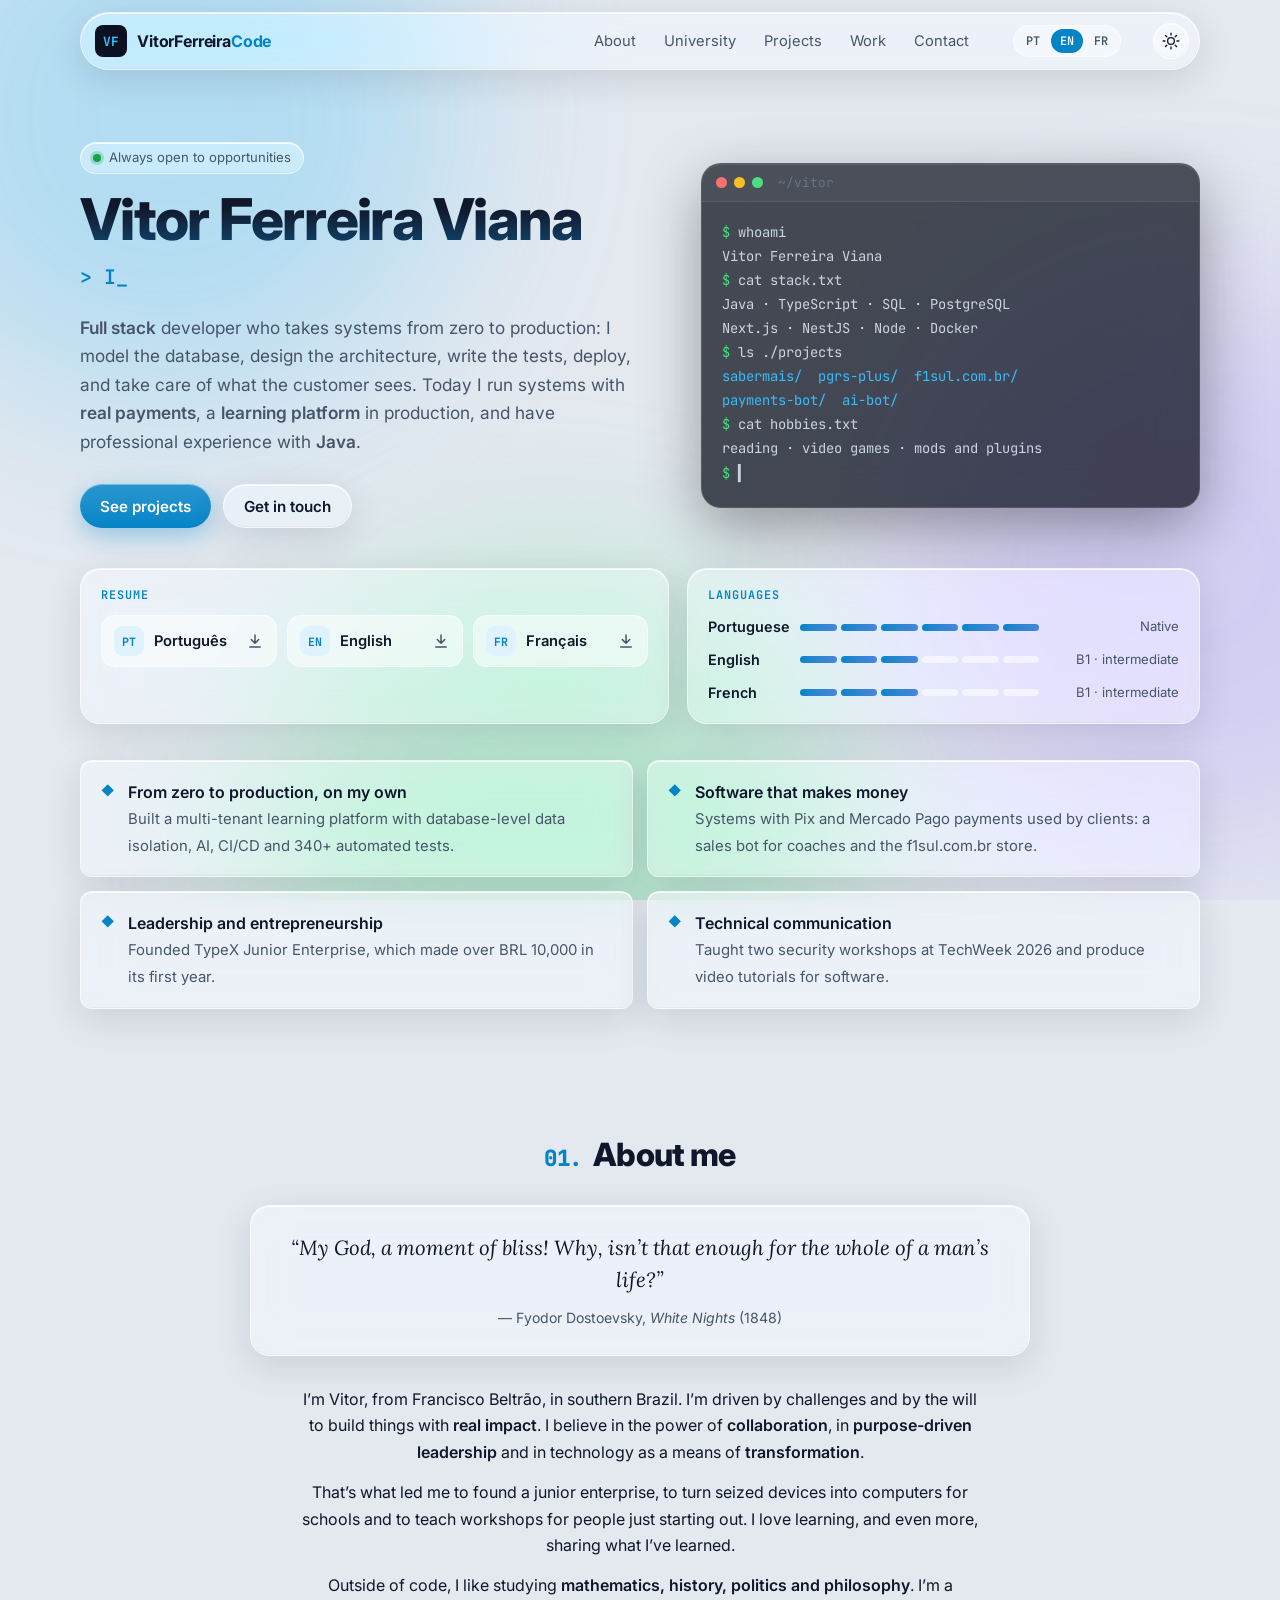
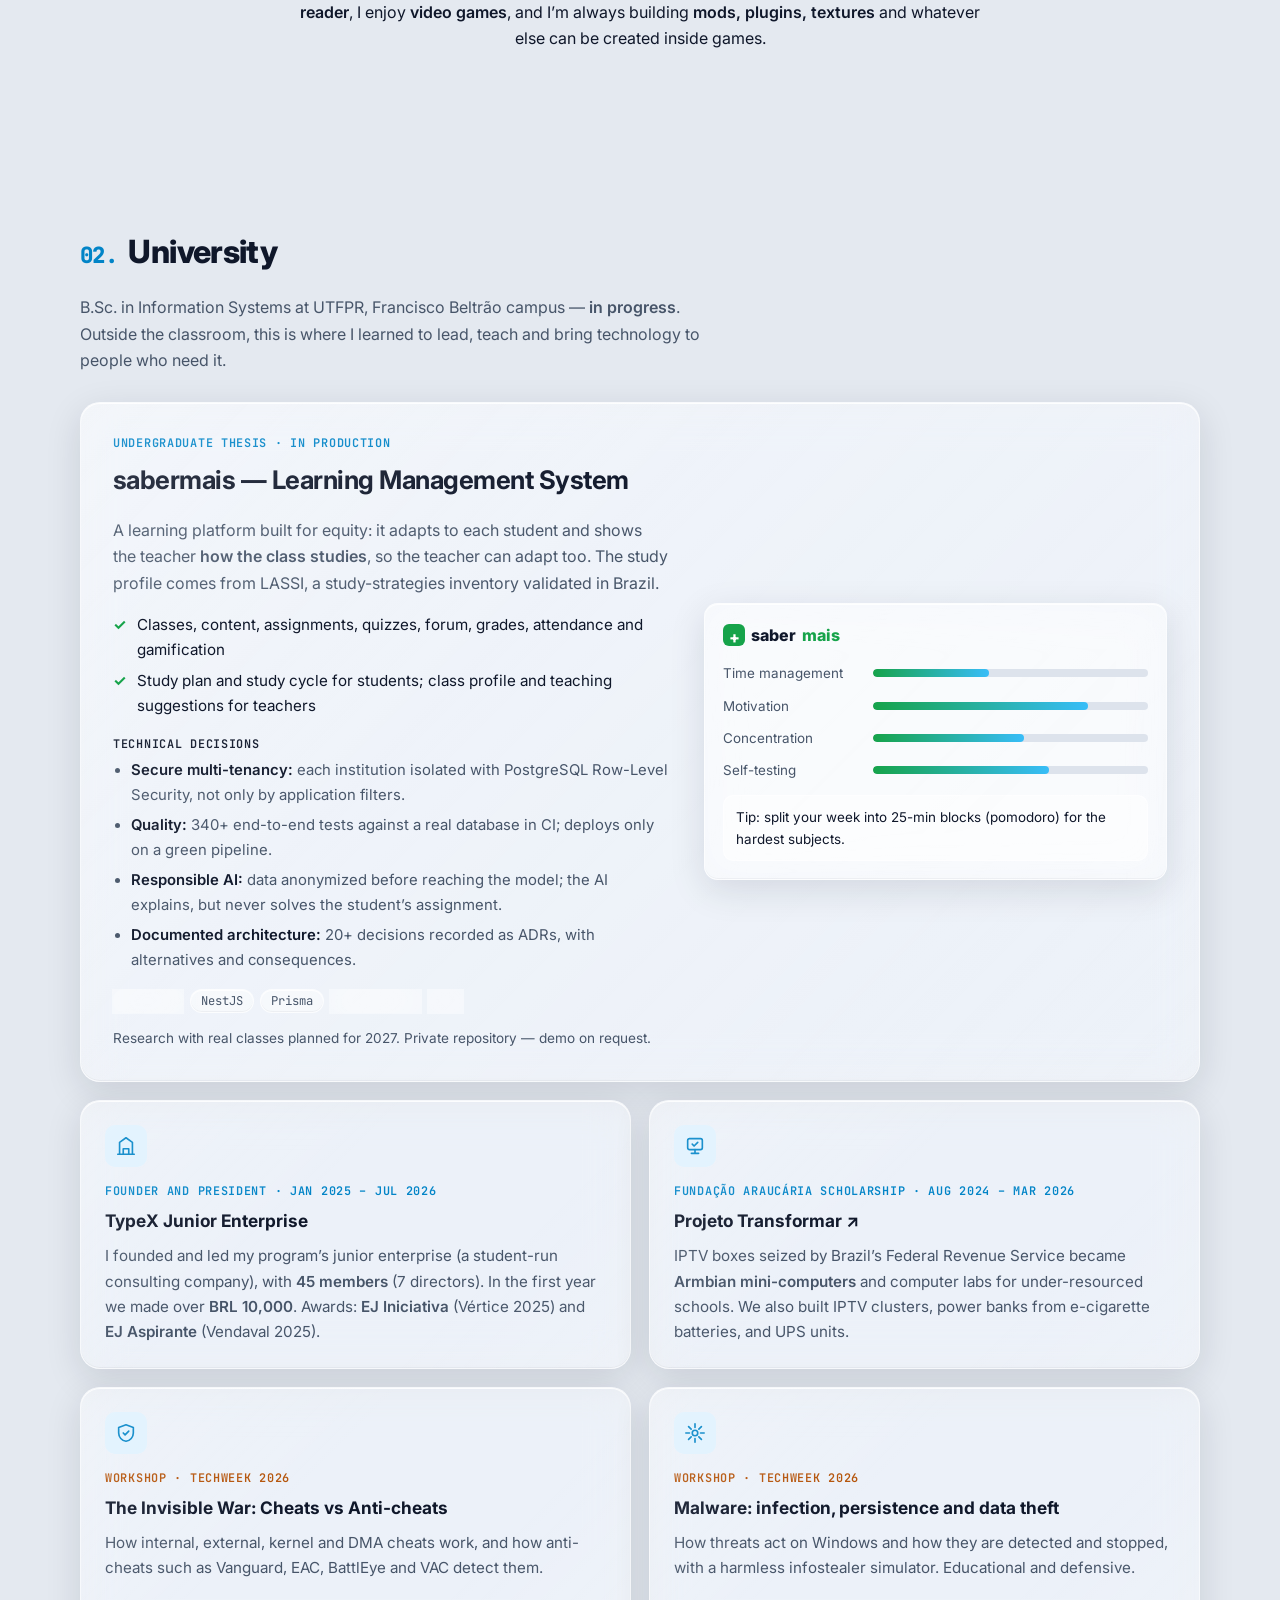
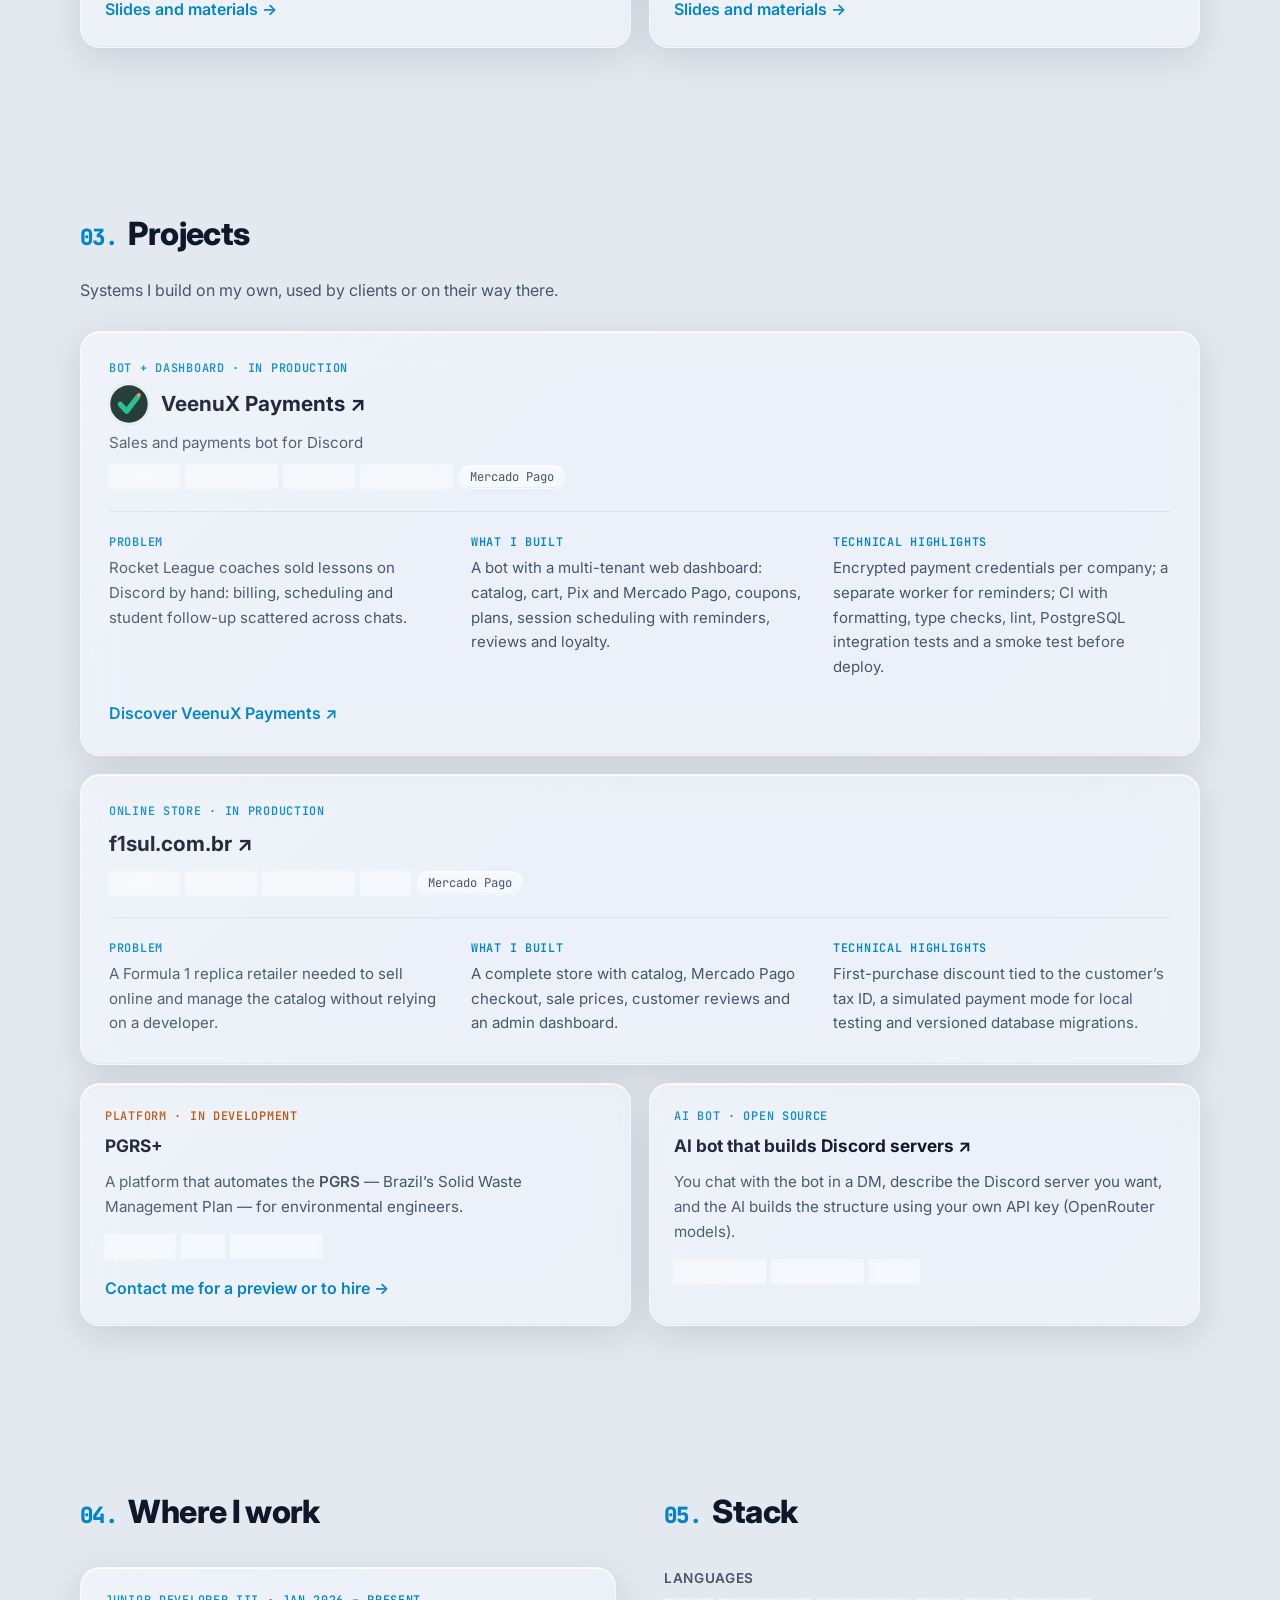
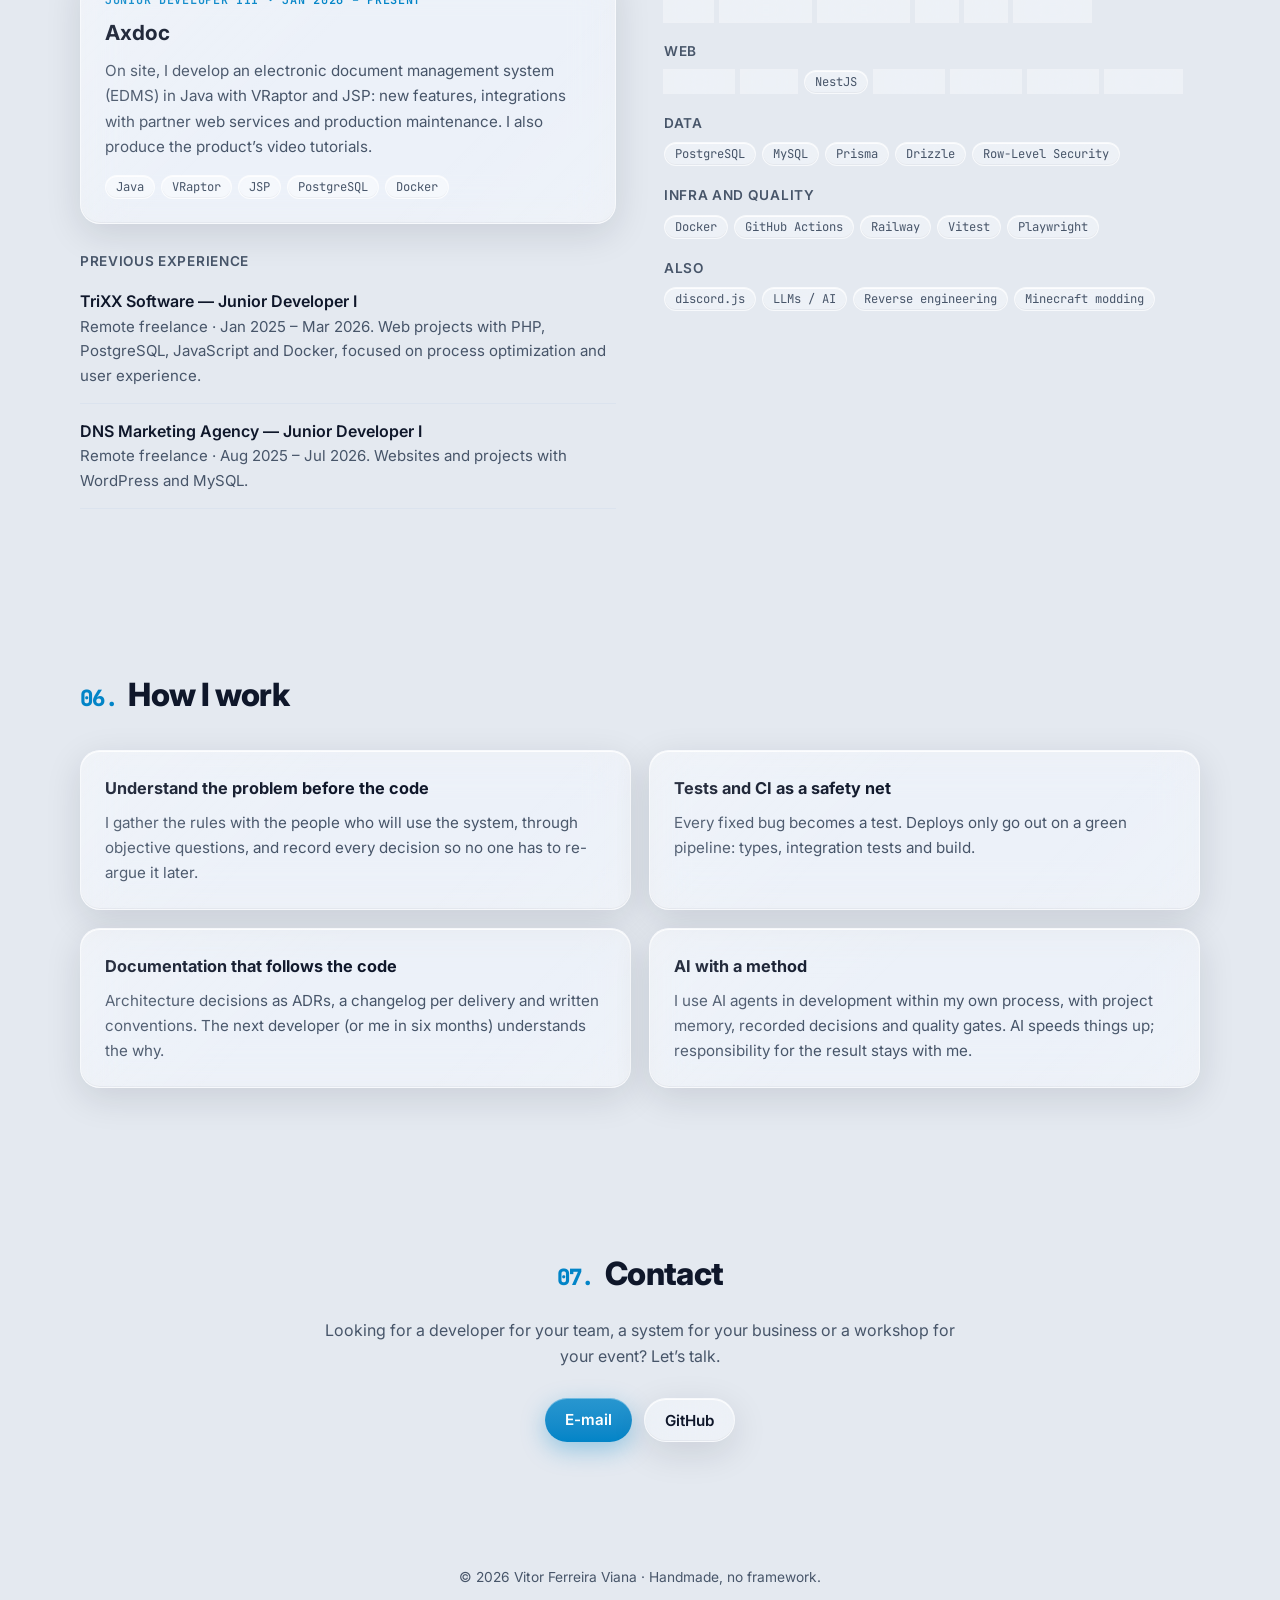
==== commit 6713d192: "feat: adicionando nome, logo e link do VeenuX Payments no card do bot Co-Authored-By: Claude Opus 5." ====
--- a/en/index.html
+++ b/en/index.html
@@ -206,7 +206,8 @@
         <article class="caso">
           <div class="caso__cabeca">
             <p class="etiqueta">Bot + dashboard · in production</p>
-            <h3>Sales and payments bot for Discord</h3>
+            <h3 class="caso__marca"><img src="../assets/projetos/veenux-payments.svg" alt="" width="40" height="40"><a href="https://vnxbot.mivsistemas.com/conheca" target="_blank" rel="noopener noreferrer">VeenuX Payments <span aria-hidden="true">↗</span></a></h3>
+            <p class="caso__sub">Sales and payments bot for Discord</p>
             <div class="chips"><span>Next.js</span><span>discord.js</span><span>Drizzle</span><span>PostgreSQL</span><span>Mercado Pago</span></div>
           </div>
           <div class="caso__corpo">
@@ -214,7 +215,7 @@
             <div><h4>What I built</h4><p>A bot with a multi-tenant web dashboard: catalog, cart, Pix and Mercado Pago, coupons, plans, session scheduling with reminders, reviews and loyalty.</p></div>
             <div><h4>Technical highlights</h4><p>Encrypted payment credentials per company; a separate worker for reminders; CI with formatting, type checks, lint, PostgreSQL integration tests and a smoke test before deploy.</p></div>
           </div>
-          <a class="link" href="#contato">Contact me for a preview or to hire <span aria-hidden="true">→</span></a>
+          <a class="link" href="https://vnxbot.mivsistemas.com/conheca" target="_blank" rel="noopener noreferrer" aria-label="Open the VeenuX Payments page (new tab)">Discover VeenuX Payments <span aria-hidden="true">↗</span></a>
         </article>
 
         <article class="caso">
--- a/assets/estilo.css
+++ b/assets/estilo.css
@@ -241,6 +241,9 @@
 .caso { margin-bottom: 18px; padding: 28px; border: 1px solid var(--linha); border-radius: 16px; background: var(--superficie); }
 .caso__cabeca h3 { margin: 0; font-size: 1.3rem; }
 .caso__cabeca h3 a { color: var(--texto); }
+.caso__marca { display: flex; align-items: center; gap: 12px; }
+.caso__marca img { flex: none; width: 40px; height: 40px; border-radius: 50%; box-shadow: 0 0 0 1px var(--linha); }
+.caso__sub { margin: 6px 0 0; color: var(--suave); font-size: .95rem; }
 .caso__cabeca .chips { margin-top: 10px; }
 .caso__corpo { display: grid; grid-template-columns: repeat(3, minmax(0, 1fr)); gap: 24px; margin-top: 22px; padding-top: 22px; border-top: 1px solid var(--linha); }
 .caso__corpo h4 { margin: 0 0 6px; font: 600 .74rem "JetBrains Mono", monospace; text-transform: uppercase; letter-spacing: .06em; color: var(--acento); }
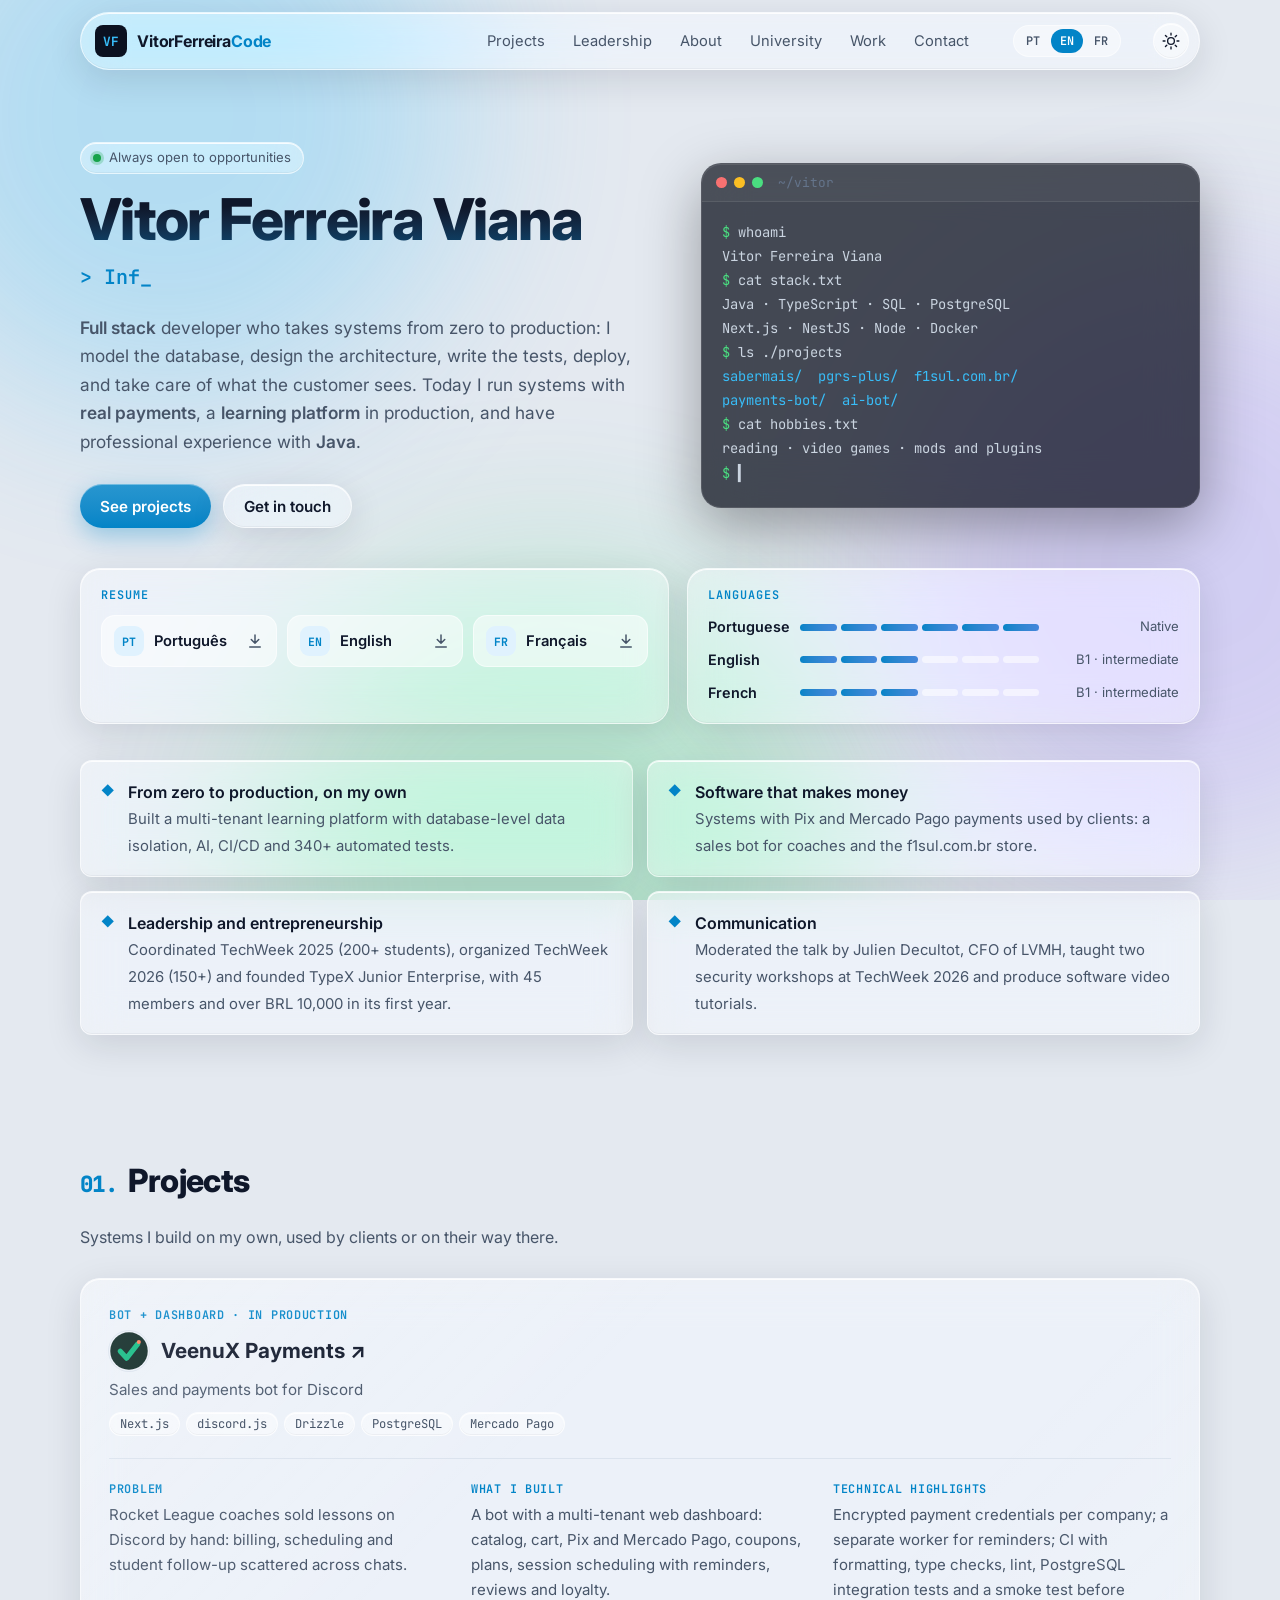
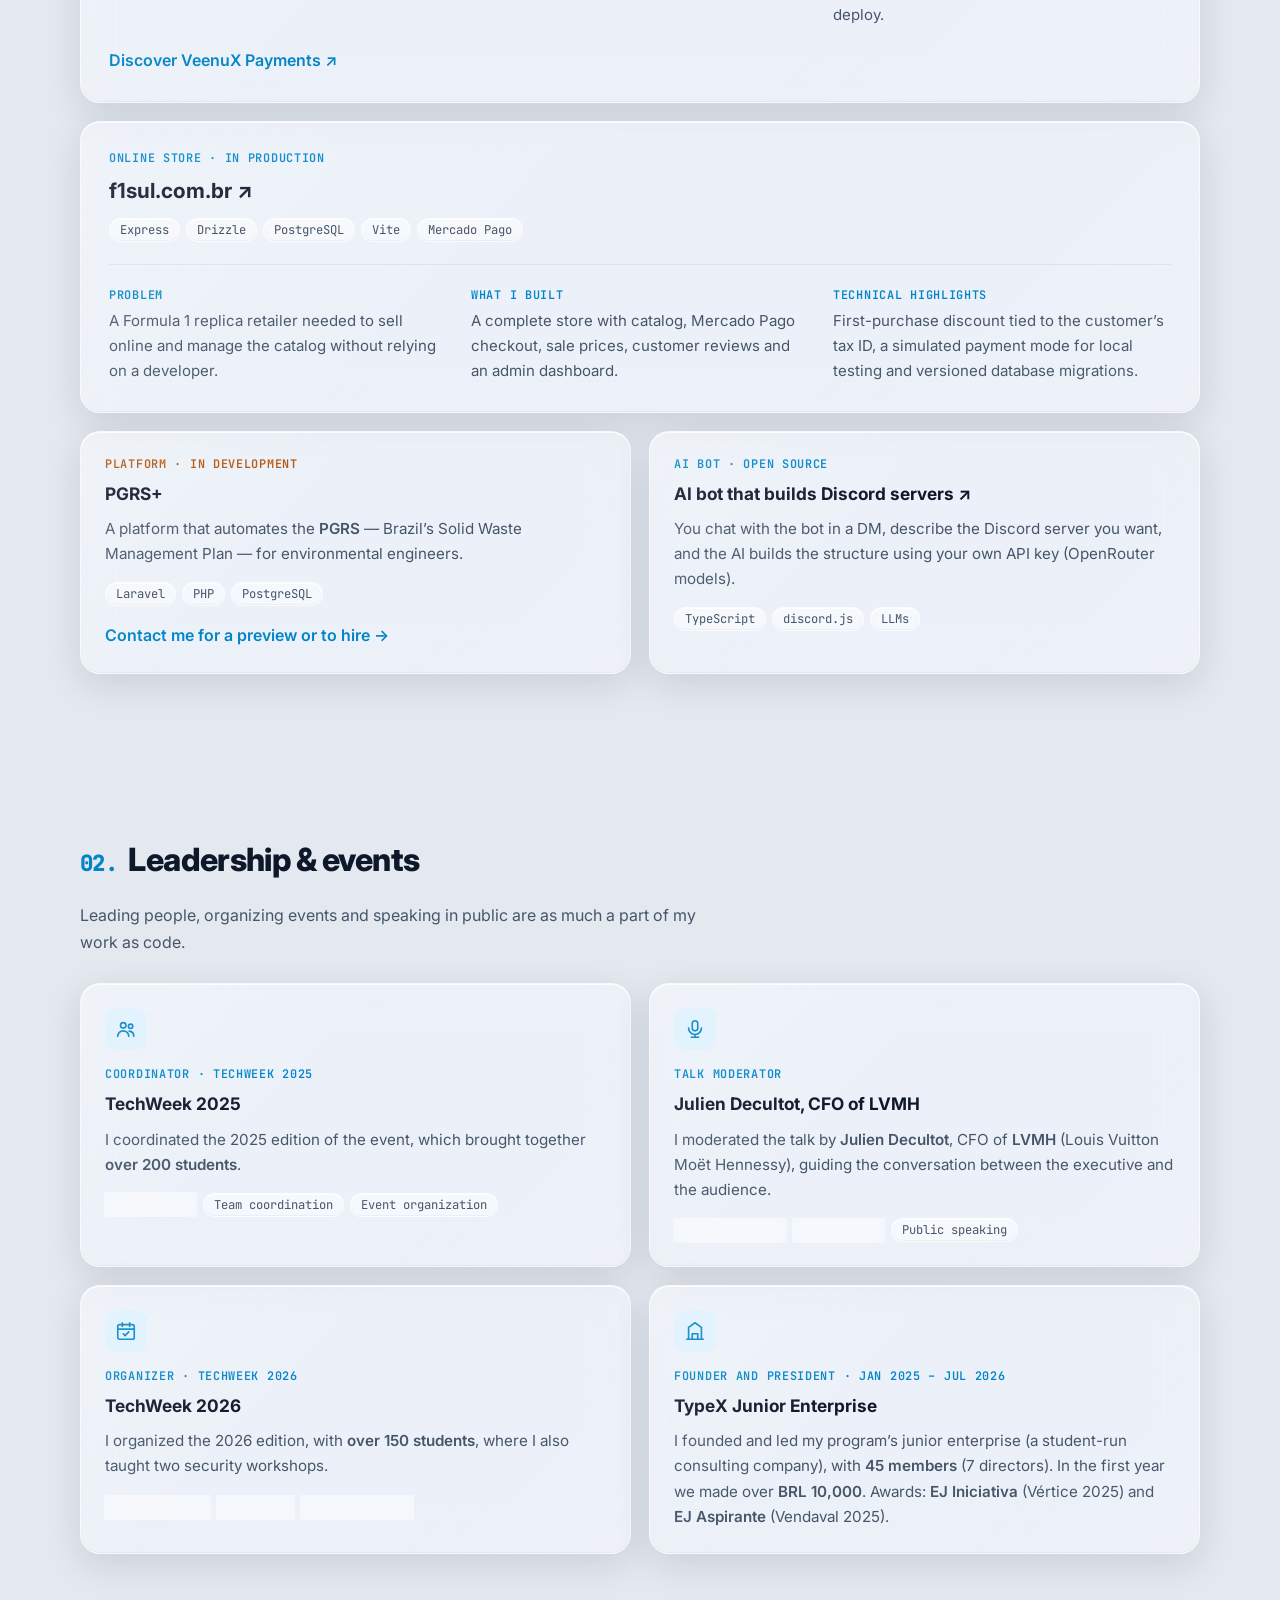
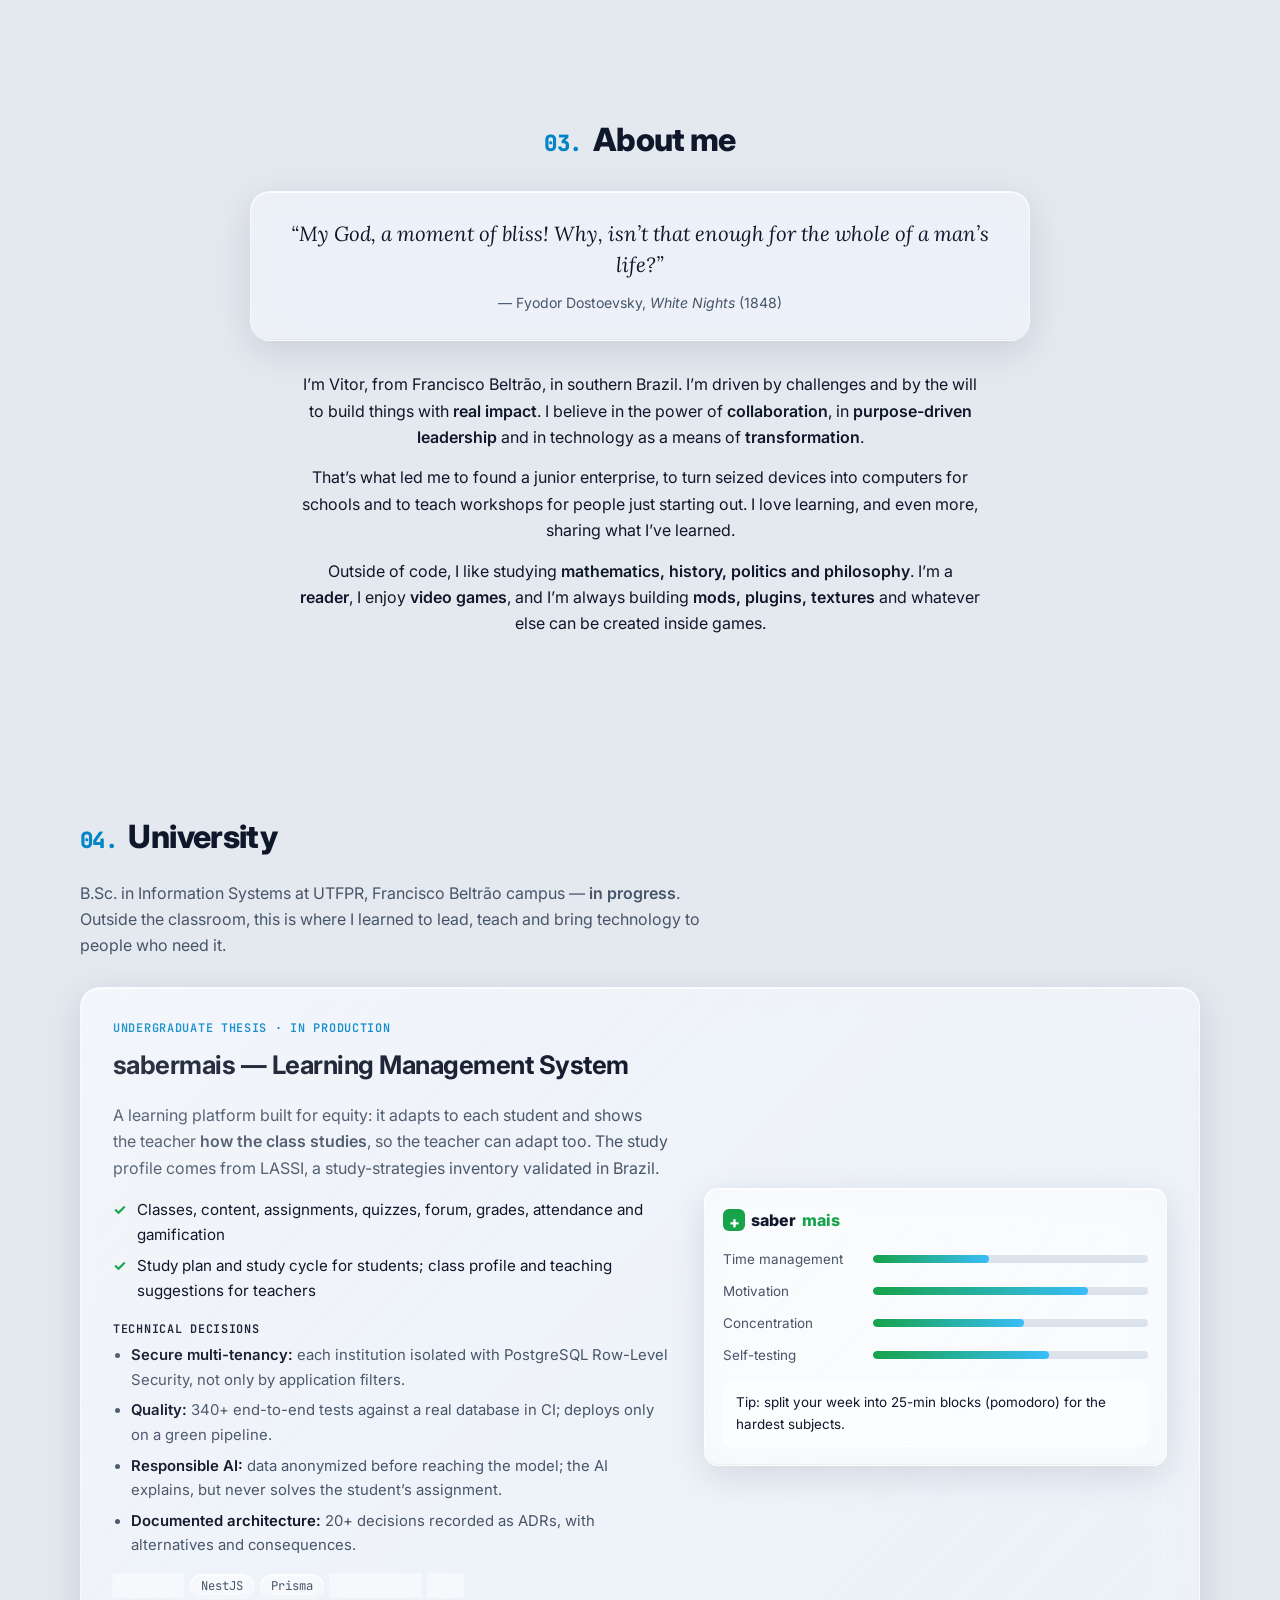
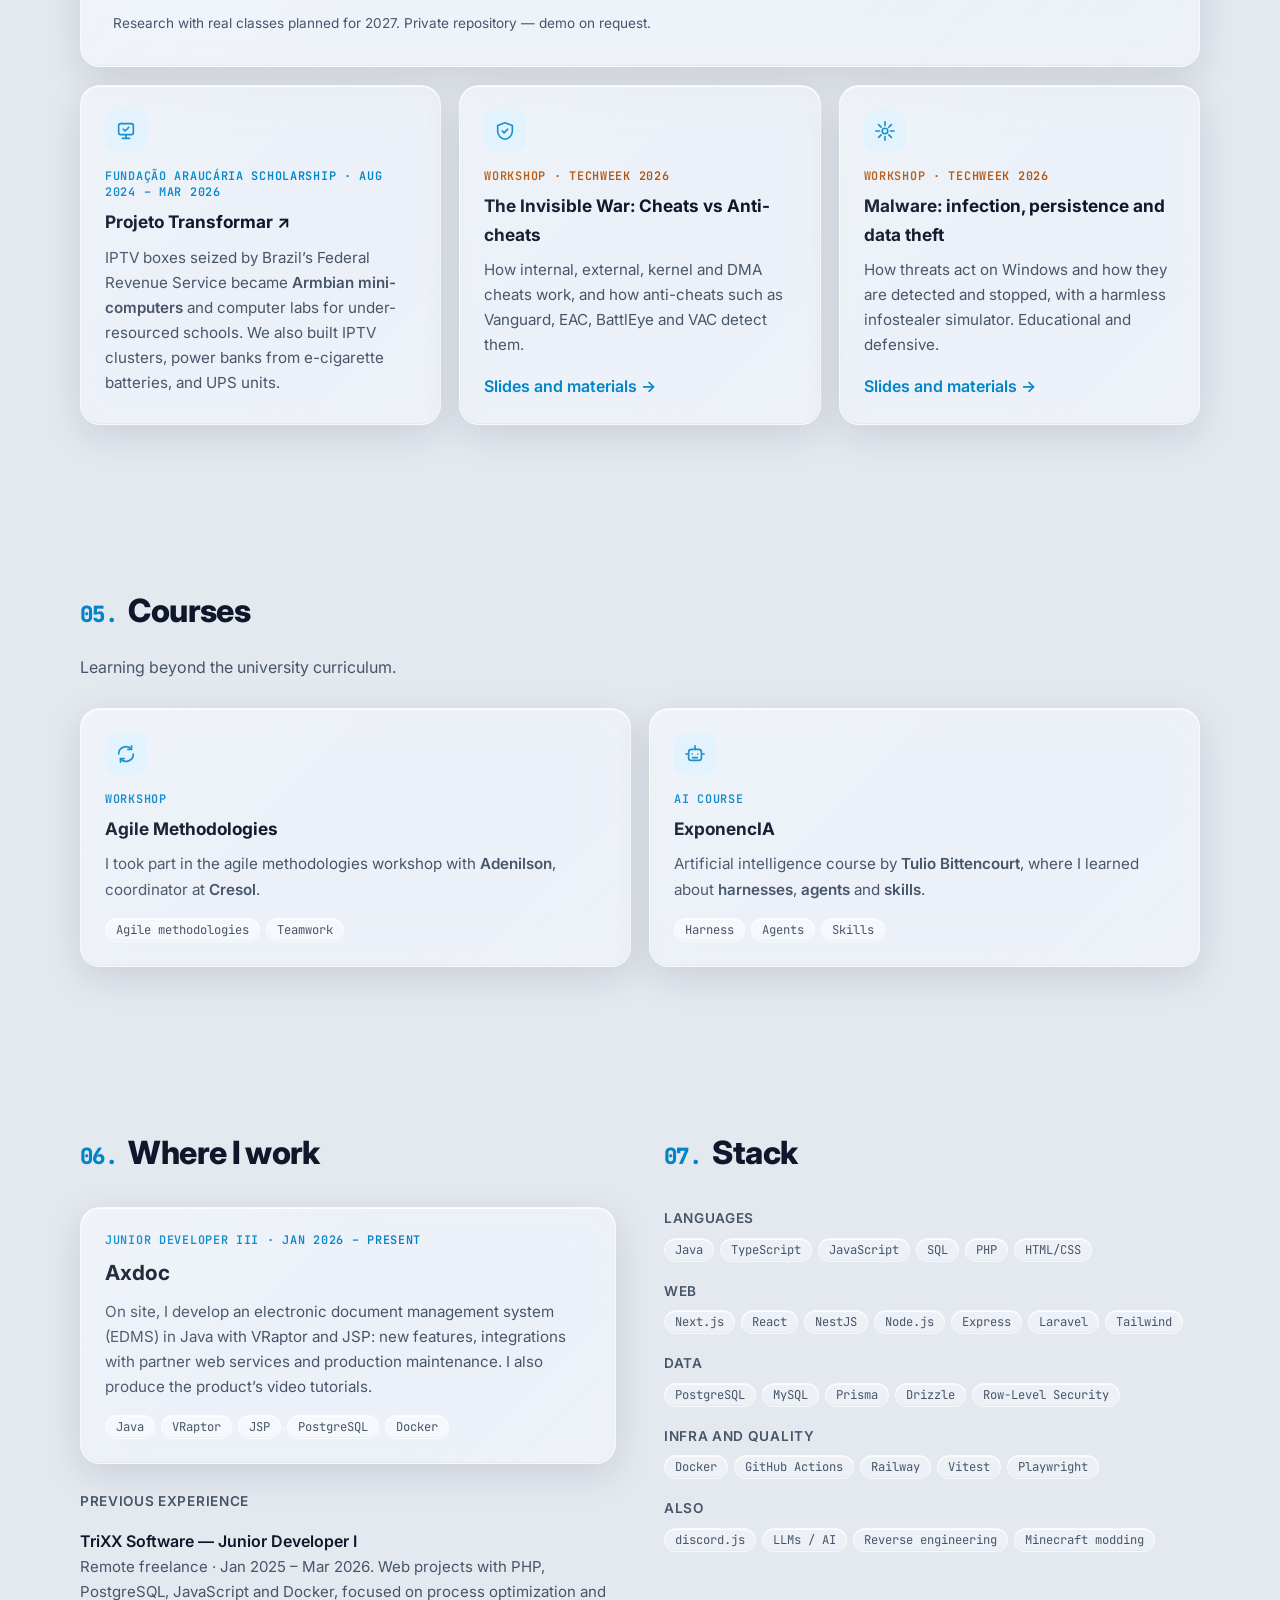
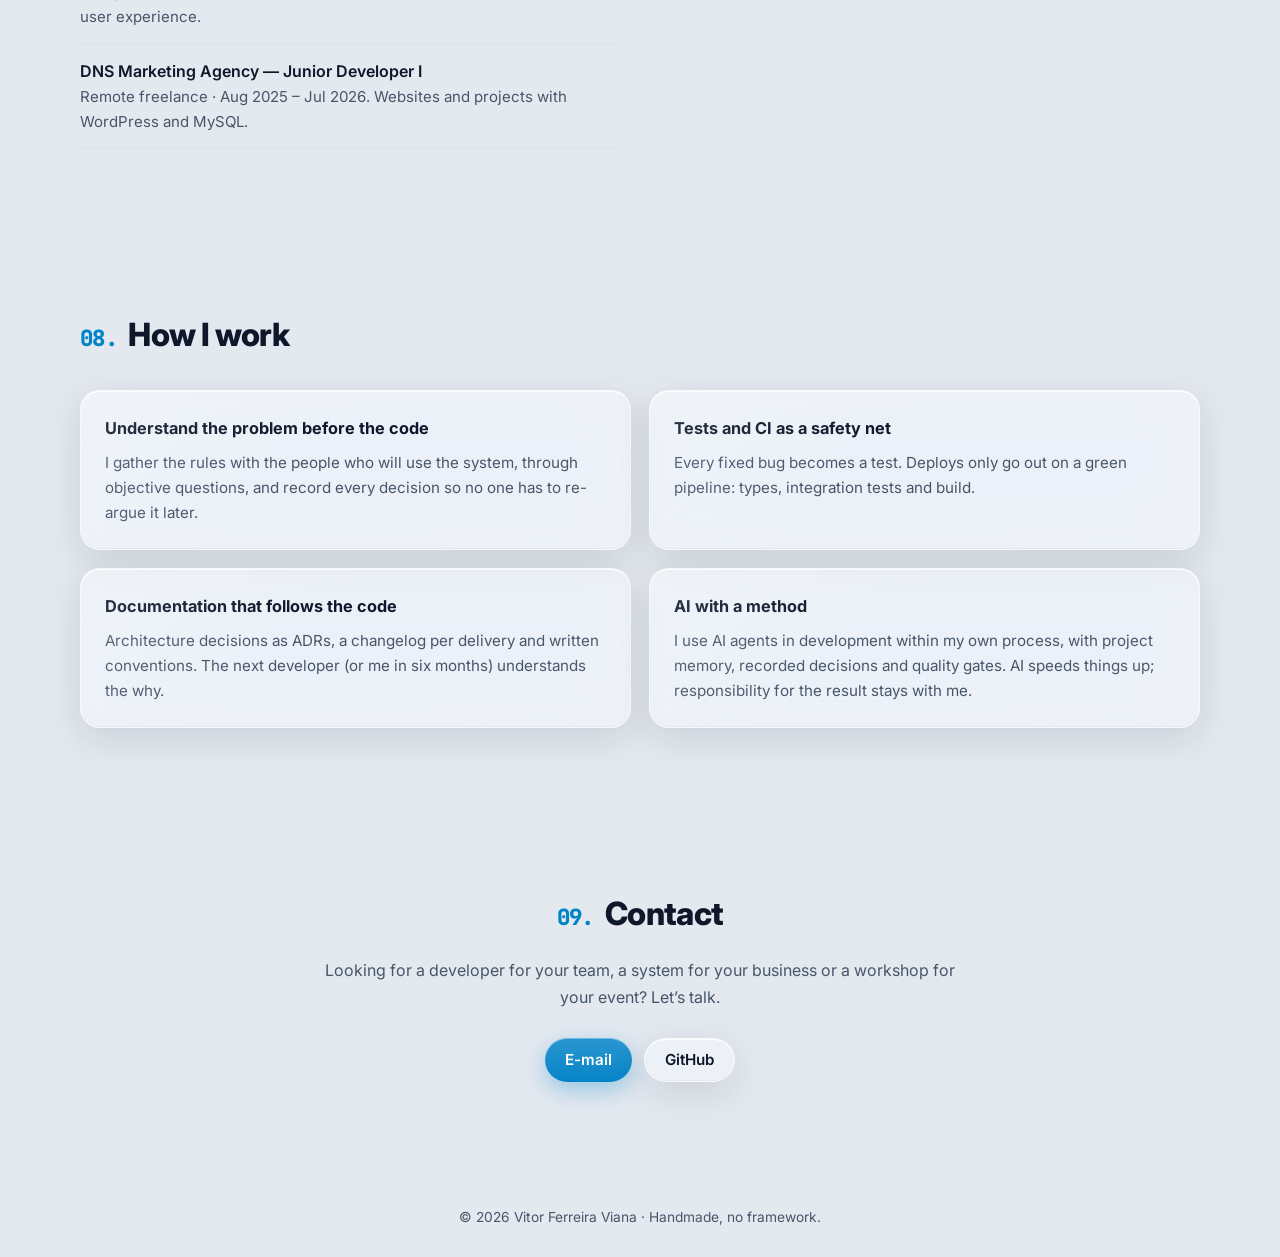
==== commit 7d6eb6d0: "feat: adicionando liderança e eventos, cursos e projetos no topo do site Co-Authored-By: Claude Opus" ====
--- a/en/index.html
+++ b/en/index.html
@@ -4,7 +4,7 @@
   <meta charset="utf-8">
   <meta name="viewport" content="width=device-width, initial-scale=1">
   <title>Vitor Ferreira Viana — Software Developer</title>
-  <meta name="description" content="Software developer and Information Systems student at UTFPR (Brazil). Founder of TypeX Junior Enterprise, creator of sabermais and PGRS+, security workshop instructor.">
+  <meta name="description" content="Software developer and Information Systems student at UTFPR (Brazil). Founder of TypeX Junior Enterprise, TechWeek 2025 coordinator, creator of sabermais and PGRS+, security workshop instructor.">
   <meta property="og:title" content="Vitor Ferreira Viana — Software Developer">
   <meta property="og:description" content="Systems that solve real problems: a learning platform, environmental automation, AI and payment bots, online stores.">
   <meta property="og:type" content="website">
@@ -32,9 +32,10 @@
         <span class="logo__marca">VF</span><span class="logo__nome">VitorFerreira<span>Code</span></span>
       </a>
       <nav class="menu" aria-label="Sections">
+        <a href="#projetos">Projects</a>
+        <a href="#lideranca">Leadership</a>
         <a href="#quem-sou">About</a>
         <a href="#faculdade">University</a>
-        <a href="#projetos">Projects</a>
         <a href="#trabalho">Work</a>
         <a href="#contato">Contact</a>
       </nav>
@@ -54,7 +55,7 @@
           <p class="sobretitulo"><span class="ponto"></span> Always open to opportunities</p>
           <h1>Vitor Ferreira Viana</h1>
           <p class="hero__papel">
-            <span class="mono">&gt;</span> <span class="digitando" data-frases='["Software developer","Information Systems student at UTFPR","Founder of TypeX Junior Enterprise","Security workshop instructor"]'>Software developer</span><span class="cursor" aria-hidden="true">_</span>
+            <span class="mono">&gt;</span> <span class="digitando" data-frases='["Software developer","Information Systems student at UTFPR","Founder of TypeX Junior Enterprise","TechWeek 2025 coordinator","Security workshop instructor"]'>Software developer</span><span class="cursor" aria-hidden="true">_</span>
           </p>
           <p class="hero__texto"><b>Full stack</b> developer who takes systems from zero to production: I model the database, design the architecture, write the tests, deploy, and take care of what the customer sees. Today I run systems with <b>real payments</b>, a <b>learning platform</b> in production, and have professional experience with <b>Java</b>.</p>
           <div class="acoes">
@@ -107,16 +108,105 @@
         <ul class="conquistas">
           <li><span class="conquistas__icone" aria-hidden="true">◆</span><div><b>From zero to production, on my own</b><span>Built a multi-tenant learning platform with database-level data isolation, AI, CI/CD and 340+ automated tests.</span></div></li>
           <li><span class="conquistas__icone" aria-hidden="true">◆</span><div><b>Software that makes money</b><span>Systems with Pix and Mercado Pago payments used by clients: a sales bot for coaches and the f1sul.com.br store.</span></div></li>
-          <li><span class="conquistas__icone" aria-hidden="true">◆</span><div><b>Leadership and entrepreneurship</b><span>Founded TypeX Junior Enterprise, which made over BRL 10,000 in its first year.</span></div></li>
-          <li><span class="conquistas__icone" aria-hidden="true">◆</span><div><b>Technical communication</b><span>Taught two security workshops at TechWeek 2026 and produce video tutorials for software.</span></div></li>
+          <li><span class="conquistas__icone" aria-hidden="true">◆</span><div><b>Leadership and entrepreneurship</b><span>Coordinated TechWeek 2025 (200+ students), organized TechWeek 2026 (150+) and founded TypeX Junior Enterprise, with 45 members and over BRL 10,000 in its first year.</span></div></li>
+          <li><span class="conquistas__icone" aria-hidden="true">◆</span><div><b>Communication</b><span>Moderated the talk by Julien Decultot, CFO of LVMH, taught two security workshops at TechWeek 2026 and produce software video tutorials.</span></div></li>
         </ul>
+      </div>
+    </section>
+
+    <!-- PROJETOS -->
+    <section class="secao" id="projetos">
+      <div class="largura">
+        <h2 class="titulo"><span class="mono">01.</span> Projects</h2>
+        <p class="intro">Systems I build on my own, used by clients or on their way there.</p>
+
+        <article class="caso">
+          <div class="caso__cabeca">
+            <p class="etiqueta">Bot + dashboard · in production</p>
+            <h3 class="caso__marca"><img src="../assets/projetos/veenux-payments.svg" alt="" width="40" height="40"><a href="https://vnxbot.mivsistemas.com/conheca" target="_blank" rel="noopener noreferrer">VeenuX Payments <span aria-hidden="true">↗</span></a></h3>
+            <p class="caso__sub">Sales and payments bot for Discord</p>
+            <div class="chips"><span>Next.js</span><span>discord.js</span><span>Drizzle</span><span>PostgreSQL</span><span>Mercado Pago</span></div>
+          </div>
+          <div class="caso__corpo">
+            <div><h4>Problem</h4><p>Rocket League coaches sold lessons on Discord by hand: billing, scheduling and student follow-up scattered across chats.</p></div>
+            <div><h4>What I built</h4><p>A bot with a multi-tenant web dashboard: catalog, cart, Pix and Mercado Pago, coupons, plans, session scheduling with reminders, reviews and loyalty.</p></div>
+            <div><h4>Technical highlights</h4><p>Encrypted payment credentials per company; a separate worker for reminders; CI with formatting, type checks, lint, PostgreSQL integration tests and a smoke test before deploy.</p></div>
+          </div>
+          <a class="link" href="https://vnxbot.mivsistemas.com/conheca" target="_blank" rel="noopener noreferrer" aria-label="Open the VeenuX Payments page (new tab)">Discover VeenuX Payments <span aria-hidden="true">↗</span></a>
+        </article>
+
+        <article class="caso">
+          <div class="caso__cabeca">
+            <p class="etiqueta">Online store · in production</p>
+            <h3><a href="https://f1sul.com.br" target="_blank" rel="noopener noreferrer">f1sul.com.br <span aria-hidden="true">↗</span></a></h3>
+            <div class="chips"><span>Express</span><span>Drizzle</span><span>PostgreSQL</span><span>Vite</span><span>Mercado Pago</span></div>
+          </div>
+          <div class="caso__corpo">
+            <div><h4>Problem</h4><p>A Formula 1 replica retailer needed to sell online and manage the catalog without relying on a developer.</p></div>
+            <div><h4>What I built</h4><p>A complete store with catalog, Mercado Pago checkout, sale prices, customer reviews and an admin dashboard.</p></div>
+            <div><h4>Technical highlights</h4><p>First-purchase discount tied to the customer’s tax ID, a simulated payment mode for local testing and versioned database migrations.</p></div>
+          </div>
+        </article>
+
+        <div class="cartoes cartoes--2">
+          <article class="cartao projeto">
+            <p class="etiqueta etiqueta--alerta">Platform · in development</p>
+            <h3>PGRS+</h3>
+            <p>A platform that automates the <b>PGRS</b> — Brazil’s Solid Waste Management Plan — for environmental engineers.</p>
+            <div class="chips"><span>Laravel</span><span>PHP</span><span>PostgreSQL</span></div>
+            <a class="link" href="#contato">Contact me for a preview or to hire <span aria-hidden="true">→</span></a>
+          </article>
+          <article class="cartao projeto">
+            <p class="etiqueta">AI bot · open source</p>
+            <h3><a href="https://github.com/VitorFerreiraCode/bot-discord-IA" target="_blank" rel="noopener noreferrer">AI bot that builds Discord servers <span aria-hidden="true">↗</span></a></h3>
+            <p>You chat with the bot in a DM, describe the Discord server you want, and the AI builds the structure using your own API key (OpenRouter models).</p>
+            <div class="chips"><span>TypeScript</span><span>discord.js</span><span>LLMs</span></div>
+          </article>
+        </div>
+      </div>
+    </section>
+
+    <!-- LIDERANÇA -->
+    <section class="secao secao--alt" id="lideranca">
+      <div class="largura">
+        <h2 class="titulo"><span class="mono">02.</span> Leadership & events</h2>
+        <p class="intro">Leading people, organizing events and speaking in public are as much a part of my work as code.</p>
+        <div class="cartoes cartoes--2">
+          <article class="cartao">
+            <div class="cartao__icone" aria-hidden="true"><svg viewBox="0 0 24 24"><circle cx="9" cy="8" r="3"/><path d="M3 20c0-3.3 2.7-6 6-6s6 2.7 6 6"/><circle cx="17" cy="9" r="2.4"/><path d="M15.5 14.3c2.8.3 5 2.6 5 5.7"/></svg></div>
+            <p class="etiqueta">Coordinator · TechWeek 2025</p>
+            <h3>TechWeek 2025</h3>
+            <p>I coordinated the 2025 edition of the event, which brought together <b>over 200 students</b>.</p>
+            <div class="chips"><span>Leadership</span><span>Team coordination</span><span>Event organization</span></div>
+          </article>
+          <article class="cartao">
+            <div class="cartao__icone" aria-hidden="true"><svg viewBox="0 0 24 24"><rect x="9" y="3" width="6" height="11" rx="3"/><path d="M5 11a7 7 0 0 0 14 0M12 18v3M8 21h8"/></svg></div>
+            <p class="etiqueta">Talk moderator</p>
+            <h3>Julien Decultot, CFO of LVMH</h3>
+            <p>I moderated the talk by <b>Julien Decultot</b>, CFO of <b>LVMH</b> (Louis Vuitton Moët Hennessy), guiding the conversation between the executive and the audience.</p>
+            <div class="chips"><span>Communication</span><span>Moderation</span><span>Public speaking</span></div>
+          </article>
+          <article class="cartao">
+            <div class="cartao__icone" aria-hidden="true"><svg viewBox="0 0 24 24"><rect x="3" y="5" width="18" height="16" rx="2"/><path d="M3 10h18M8 3v4M16 3v4"/><path d="M9 15l2 2 4-4"/></svg></div>
+            <p class="etiqueta">Organizer · TechWeek 2026</p>
+            <h3>TechWeek 2026</h3>
+            <p>I organized the 2026 edition, with <b>over 150 students</b>, where I also taught two security workshops.</p>
+            <div class="chips"><span>Organization</span><span>Planning</span><span>Communication</span></div>
+          </article>
+          <article class="cartao">
+            <div class="cartao__icone" aria-hidden="true"><svg viewBox="0 0 24 24"><path d="M3 21h18M5 21V8l7-5 7 5v13"/><path d="M9 21v-6h6v6"/></svg></div>
+            <p class="etiqueta">Founder and president · Jan 2025 – Jul 2026</p>
+            <h3>TypeX Junior Enterprise</h3>
+            <p>I founded and led my program’s junior enterprise (a student-run consulting company), with <b>45 members</b> (7 directors). In the first year we made over <b>BRL 10,000</b>. Awards: <b>EJ Iniciativa</b> (Vértice 2025) and <b>EJ Aspirante</b> (Vendaval 2025).</p>
+          </article>
+        </div>
       </div>
     </section>
 
     <!-- QUEM SOU EU -->
     <section class="secao" id="quem-sou">
       <div class="largura sobre">
-        <h2 class="titulo"><span class="mono">01.</span> About me</h2>
+        <h2 class="titulo"><span class="mono">03.</span> About me</h2>
         <div class="sobre__texto">
           <figure class="citacao citacao--abertura">
             <blockquote>“My God, a moment of bliss! Why, isn’t that enough for the whole of a man’s life?”</blockquote>
@@ -132,7 +222,7 @@
     <!-- FACULDADE -->
     <section class="secao secao--alt" id="faculdade">
       <div class="largura">
-        <h2 class="titulo"><span class="mono">02.</span> University</h2>
+        <h2 class="titulo"><span class="mono">04.</span> University</h2>
         <p class="intro">B.Sc. in Information Systems at UTFPR, Francisco Beltrão campus — <b>in progress</b>. Outside the classroom, this is where I learned to lead, teach and bring technology to people who need it.</p>
 
         <article class="destaque">
@@ -166,13 +256,7 @@
           </div>
         </article>
 
-        <div class="cartoes cartoes--2">
-          <article class="cartao">
-            <div class="cartao__icone" aria-hidden="true"><svg viewBox="0 0 24 24"><path d="M3 21h18M5 21V8l7-5 7 5v13"/><path d="M9 21v-6h6v6"/></svg></div>
-            <p class="etiqueta">Founder and president · Jan 2025 – Jul 2026</p>
-            <h3>TypeX Junior Enterprise</h3>
-            <p>I founded and led my program’s junior enterprise (a student-run consulting company), with <b>45 members</b> (7 directors). In the first year we made over <b>BRL 10,000</b>. Awards: <b>EJ Iniciativa</b> (Vértice 2025) and <b>EJ Aspirante</b> (Vendaval 2025).</p>
-          </article>
+        <div class="cartoes cartoes--3">
           <article class="cartao">
             <div class="cartao__icone" aria-hidden="true"><svg viewBox="0 0 24 24"><rect x="4" y="4" width="16" height="12" rx="2"/><path d="M8 20h8M12 16v4"/><path d="M9 10l2 2 4-4"/></svg></div>
             <p class="etiqueta">Fundação Araucária scholarship · Aug 2024 – Mar 2026</p>
@@ -197,53 +281,25 @@
       </div>
     </section>
 
-    <!-- PROJETOS -->
-    <section class="secao" id="projetos">
-      <div class="largura">
-        <h2 class="titulo"><span class="mono">03.</span> Projects</h2>
-        <p class="intro">Systems I build on my own, used by clients or on their way there.</p>
-
-        <article class="caso">
-          <div class="caso__cabeca">
-            <p class="etiqueta">Bot + dashboard · in production</p>
-            <h3 class="caso__marca"><img src="../assets/projetos/veenux-payments.svg" alt="" width="40" height="40"><a href="https://vnxbot.mivsistemas.com/conheca" target="_blank" rel="noopener noreferrer">VeenuX Payments <span aria-hidden="true">↗</span></a></h3>
-            <p class="caso__sub">Sales and payments bot for Discord</p>
-            <div class="chips"><span>Next.js</span><span>discord.js</span><span>Drizzle</span><span>PostgreSQL</span><span>Mercado Pago</span></div>
-          </div>
-          <div class="caso__corpo">
-            <div><h4>Problem</h4><p>Rocket League coaches sold lessons on Discord by hand: billing, scheduling and student follow-up scattered across chats.</p></div>
-            <div><h4>What I built</h4><p>A bot with a multi-tenant web dashboard: catalog, cart, Pix and Mercado Pago, coupons, plans, session scheduling with reminders, reviews and loyalty.</p></div>
-            <div><h4>Technical highlights</h4><p>Encrypted payment credentials per company; a separate worker for reminders; CI with formatting, type checks, lint, PostgreSQL integration tests and a smoke test before deploy.</p></div>
-          </div>
-          <a class="link" href="https://vnxbot.mivsistemas.com/conheca" target="_blank" rel="noopener noreferrer" aria-label="Open the VeenuX Payments page (new tab)">Discover VeenuX Payments <span aria-hidden="true">↗</span></a>
-        </article>
-
-        <article class="caso">
-          <div class="caso__cabeca">
-            <p class="etiqueta">Online store · in production</p>
-            <h3><a href="https://f1sul.com.br" target="_blank" rel="noopener noreferrer">f1sul.com.br <span aria-hidden="true">↗</span></a></h3>
-            <div class="chips"><span>Express</span><span>Drizzle</span><span>PostgreSQL</span><span>Vite</span><span>Mercado Pago</span></div>
-          </div>
-          <div class="caso__corpo">
-            <div><h4>Problem</h4><p>A Formula 1 replica retailer needed to sell online and manage the catalog without relying on a developer.</p></div>
-            <div><h4>What I built</h4><p>A complete store with catalog, Mercado Pago checkout, sale prices, customer reviews and an admin dashboard.</p></div>
-            <div><h4>Technical highlights</h4><p>First-purchase discount tied to the customer’s tax ID, a simulated payment mode for local testing and versioned database migrations.</p></div>
-          </div>
-        </article>
-
+    <!-- CURSOS -->
+    <section class="secao" id="cursos">
+      <div class="largura">
+        <h2 class="titulo"><span class="mono">05.</span> Courses</h2>
+        <p class="intro">Learning beyond the university curriculum.</p>
         <div class="cartoes cartoes--2">
-          <article class="cartao projeto">
-            <p class="etiqueta etiqueta--alerta">Platform · in development</p>
-            <h3>PGRS+</h3>
-            <p>A platform that automates the <b>PGRS</b> — Brazil’s Solid Waste Management Plan — for environmental engineers.</p>
-            <div class="chips"><span>Laravel</span><span>PHP</span><span>PostgreSQL</span></div>
-            <a class="link" href="#contato">Contact me for a preview or to hire <span aria-hidden="true">→</span></a>
-          </article>
-          <article class="cartao projeto">
-            <p class="etiqueta">AI bot · open source</p>
-            <h3><a href="https://github.com/VitorFerreiraCode/bot-discord-IA" target="_blank" rel="noopener noreferrer">AI bot that builds Discord servers <span aria-hidden="true">↗</span></a></h3>
-            <p>You chat with the bot in a DM, describe the Discord server you want, and the AI builds the structure using your own API key (OpenRouter models).</p>
-            <div class="chips"><span>TypeScript</span><span>discord.js</span><span>LLMs</span></div>
+          <article class="cartao">
+            <div class="cartao__icone" aria-hidden="true"><svg viewBox="0 0 24 24"><path d="M4 12a8 8 0 0 1 14-5.3M20 12a8 8 0 0 1-14 5.3"/><path d="M18 3v4h-4M6 21v-4h4"/></svg></div>
+            <p class="etiqueta">Workshop</p>
+            <h3>Agile Methodologies</h3>
+            <p>I took part in the agile methodologies workshop with <b>Adenilson</b>, coordinator at <b>Cresol</b>.</p>
+            <div class="chips"><span>Agile methodologies</span><span>Teamwork</span></div>
+          </article>
+          <article class="cartao">
+            <div class="cartao__icone" aria-hidden="true"><svg viewBox="0 0 24 24"><rect x="5" y="7" width="14" height="12" rx="3"/><path d="M12 3v4M9 12h.01M15 12h.01M9.5 16h5"/><path d="M2 12h3M19 12h3"/></svg></div>
+            <p class="etiqueta">AI course</p>
+            <h3>ExponencIA</h3>
+            <p>Artificial intelligence course by <b>Tulio Bittencourt</b>, where I learned about <b>harnesses</b>, <b>agents</b> and <b>skills</b>.</p>
+            <div class="chips"><span>Harness</span><span>Agents</span><span>Skills</span></div>
           </article>
         </div>
       </div>
@@ -253,7 +309,7 @@
     <section class="secao secao--alt" id="trabalho">
       <div class="largura duas">
         <div>
-          <h2 class="titulo"><span class="mono">04.</span> Where I work</h2>
+          <h2 class="titulo"><span class="mono">06.</span> Where I work</h2>
           <article class="cartao trabalho">
             <p class="etiqueta">Junior Developer III · Jan 2026 – present</p>
             <h3>Axdoc</h3>
@@ -267,7 +323,7 @@
           </ul>
         </div>
         <div>
-          <h2 class="titulo"><span class="mono">05.</span> Stack</h2>
+          <h2 class="titulo"><span class="mono">07.</span> Stack</h2>
           <div class="stack">
             <div><h4>Languages</h4><div class="chips"><span>Java</span><span>TypeScript</span><span>JavaScript</span><span>SQL</span><span>PHP</span><span>HTML/CSS</span></div></div>
             <div><h4>Web</h4><div class="chips"><span>Next.js</span><span>React</span><span>NestJS</span><span>Node.js</span><span>Express</span><span>Laravel</span><span>Tailwind</span></div></div>
@@ -282,7 +338,7 @@
     <!-- COMO EU TRABALHO -->
     <section class="secao" id="como">
       <div class="largura">
-        <h2 class="titulo"><span class="mono">06.</span> How I work</h2>
+        <h2 class="titulo"><span class="mono">08.</span> How I work</h2>
         <div class="cartoes cartoes--2 principios">
           <article class="cartao"><h3>Understand the problem before the code</h3><p>I gather the rules with the people who will use the system, through objective questions, and record every decision so no one has to re-argue it later.</p></article>
           <article class="cartao"><h3>Tests and CI as a safety net</h3><p>Every fixed bug becomes a test. Deploys only go out on a green pipeline: types, integration tests and build.</p></article>
@@ -295,7 +351,7 @@
     <!-- CONTATO -->
     <section class="secao contato" id="contato">
       <div class="largura">
-        <h2 class="titulo"><span class="mono">07.</span> Contact</h2>
+        <h2 class="titulo"><span class="mono">09.</span> Contact</h2>
         <p class="intro">Looking for a developer for your team, a system for your business or a workshop for your event? Let’s talk.</p>
         <div class="acoes">
           <a class="botao botao--forte" href="mailto:vitorferreiraviana@alunos.utfpr.edu.br">E-mail</a>
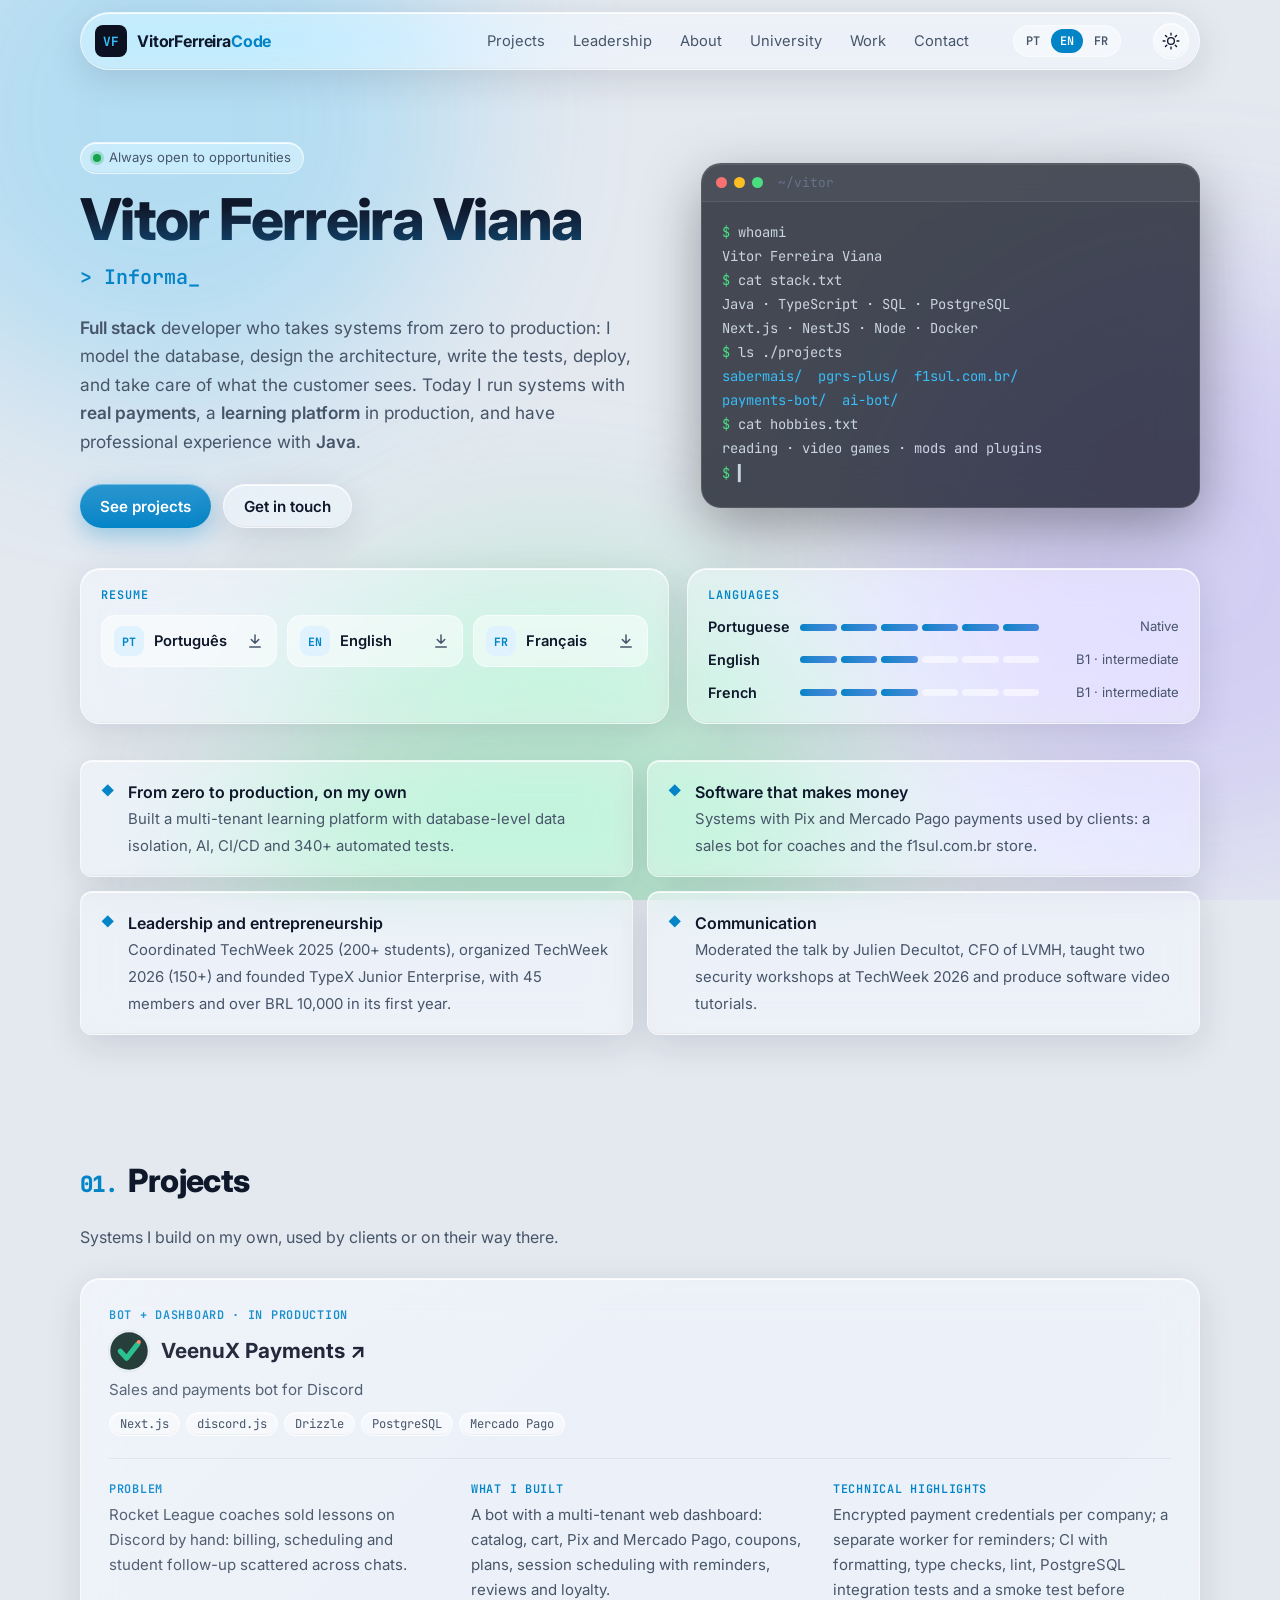
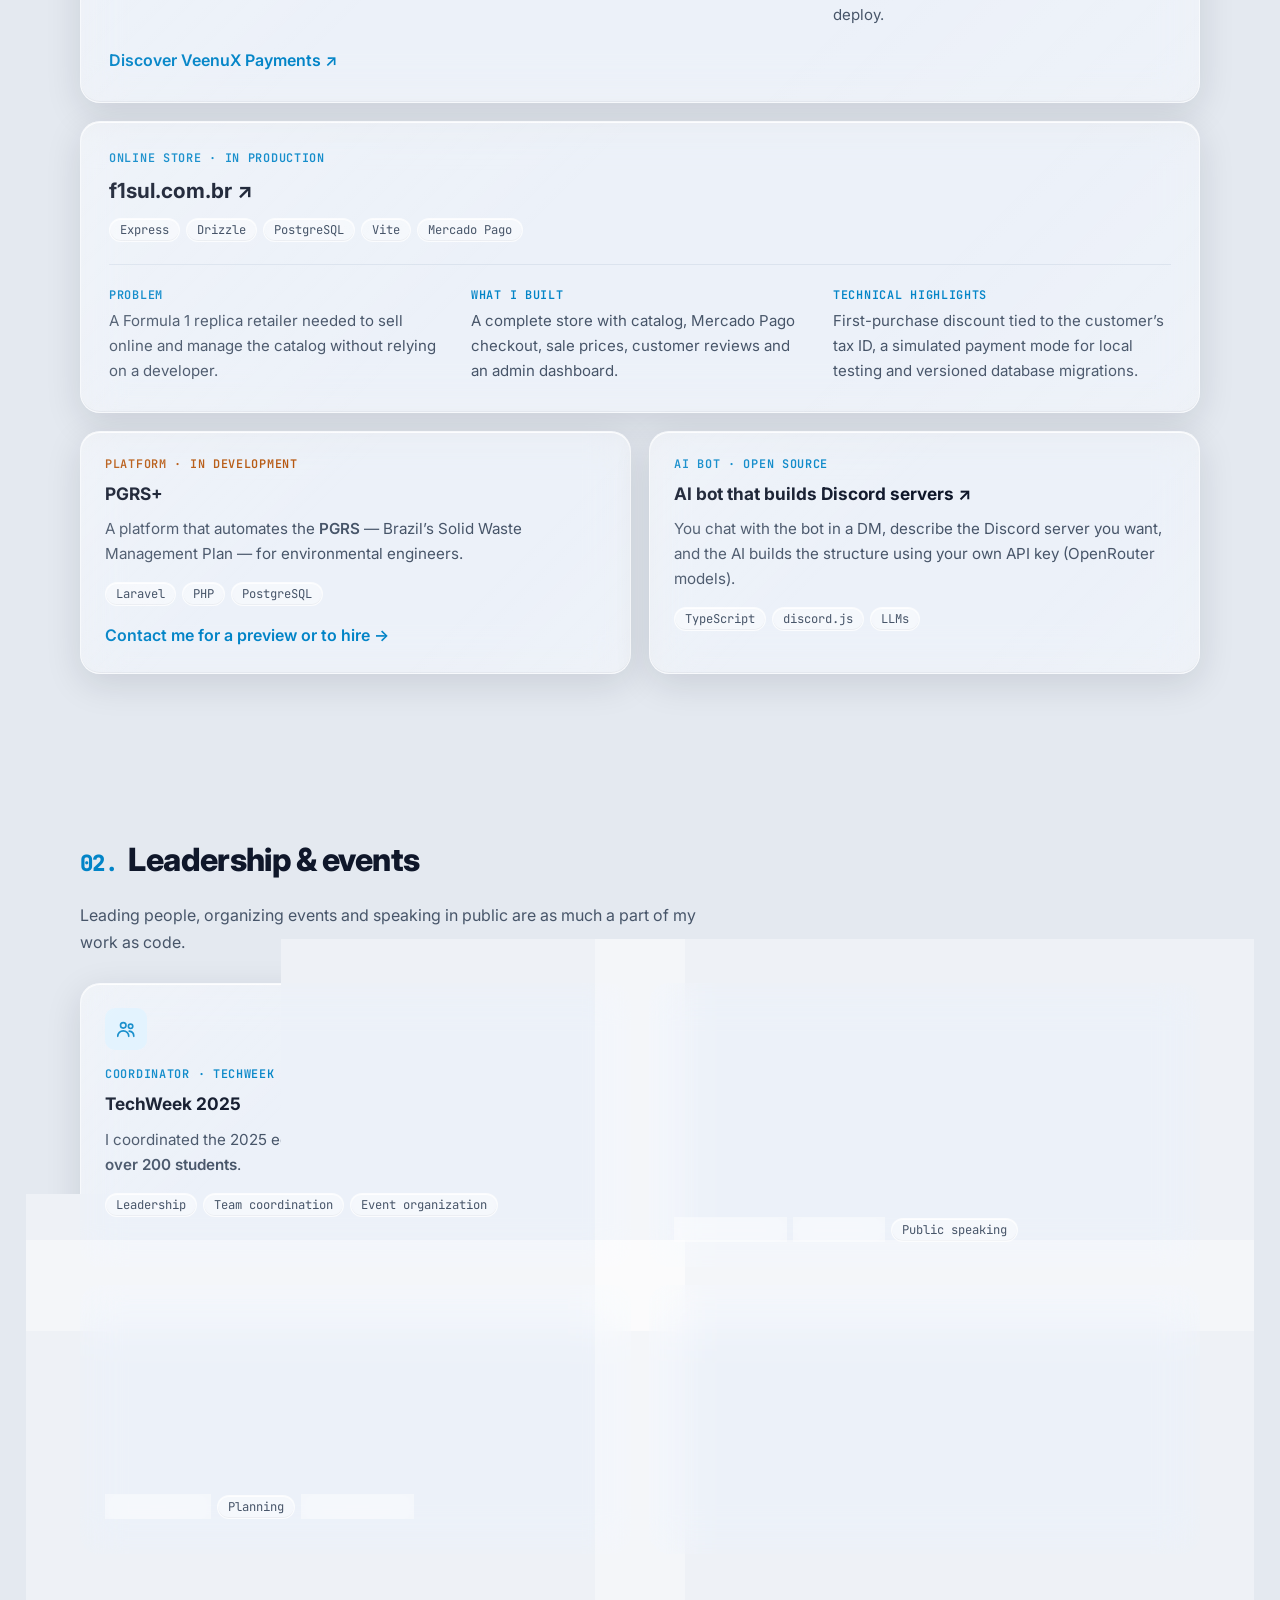
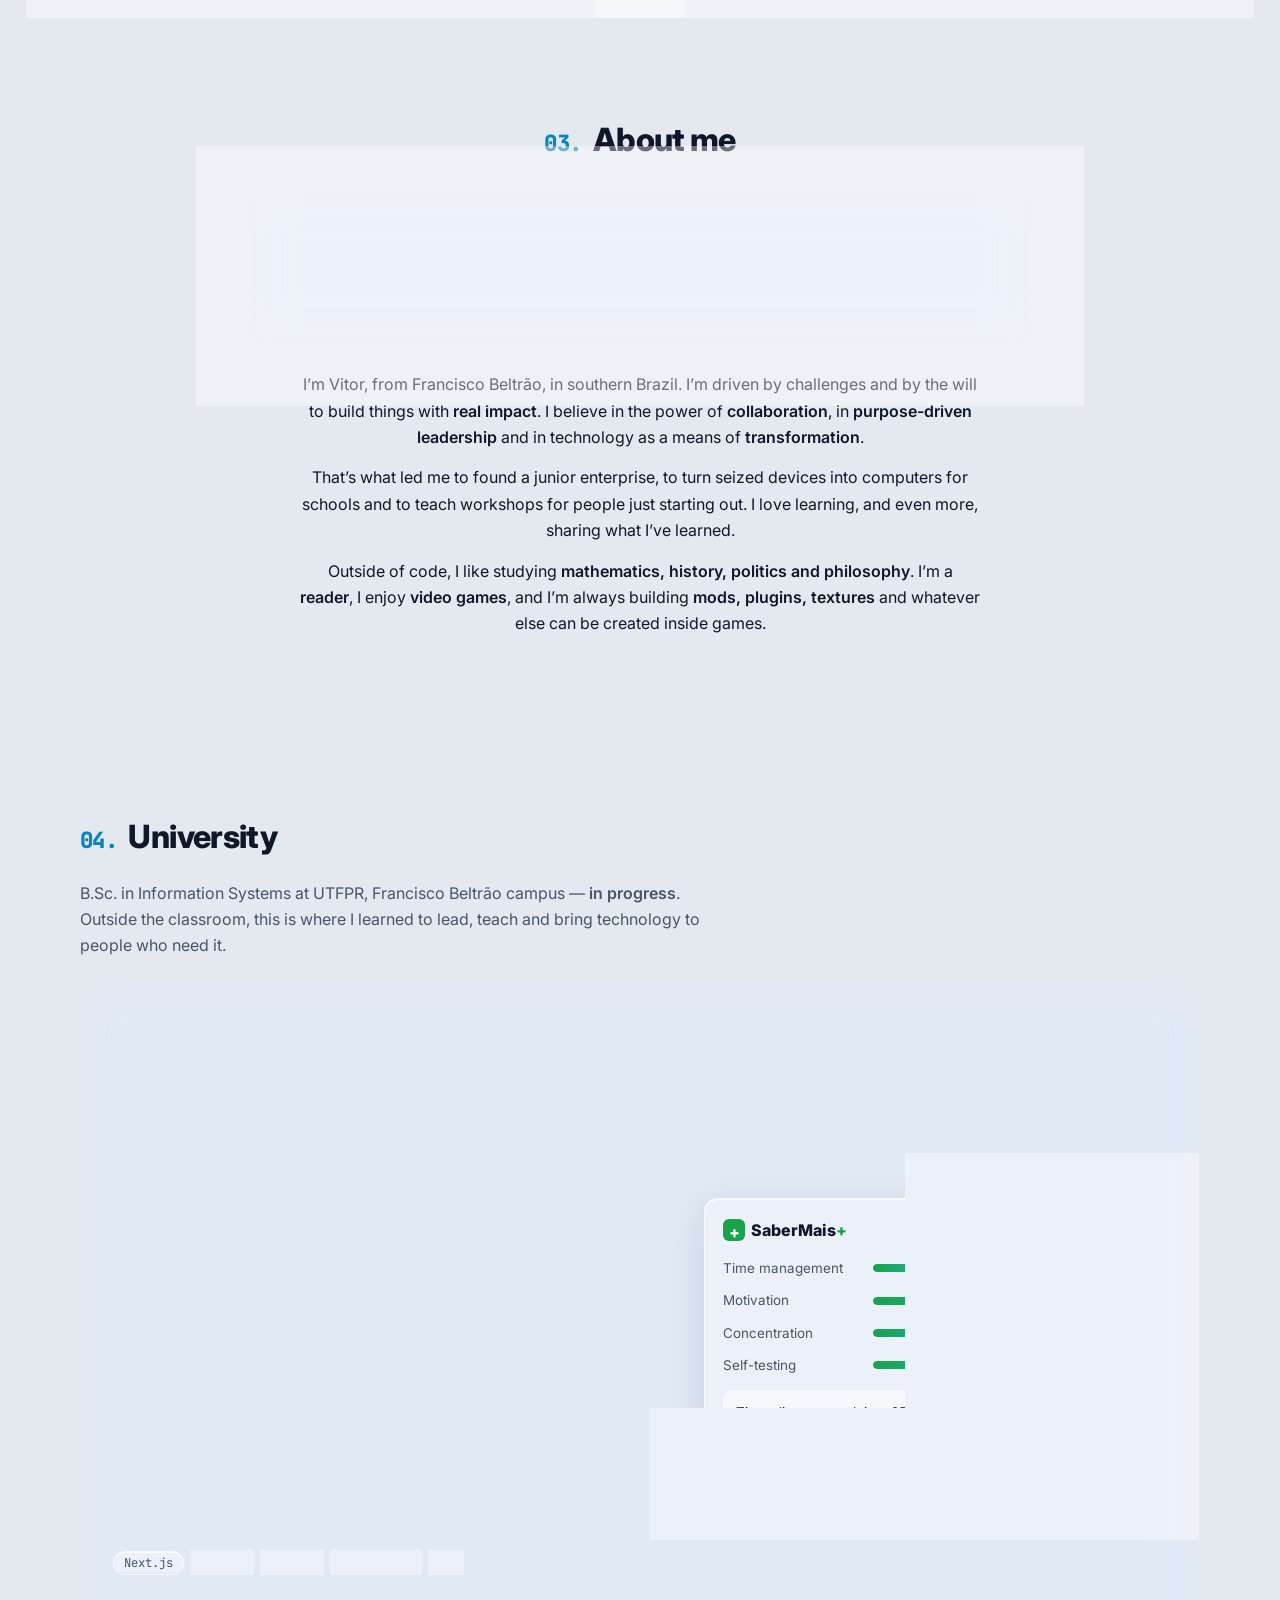
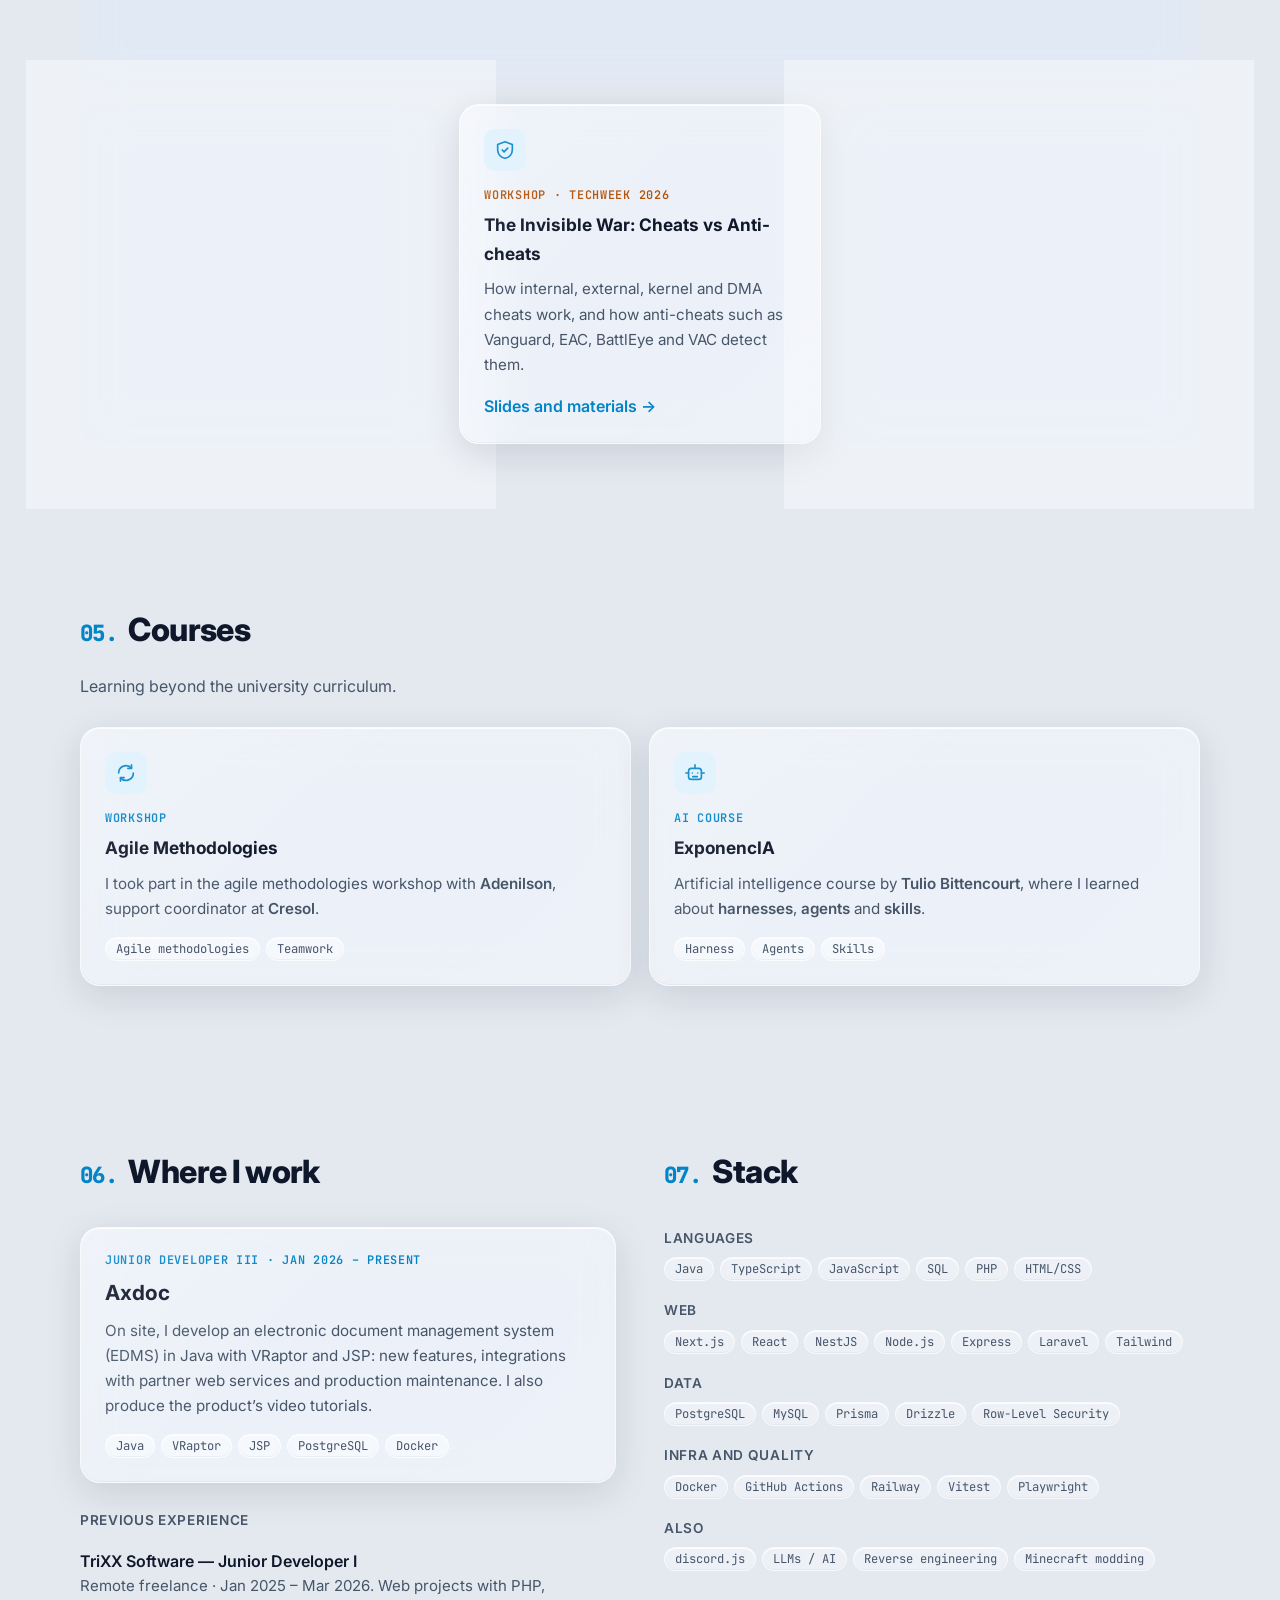
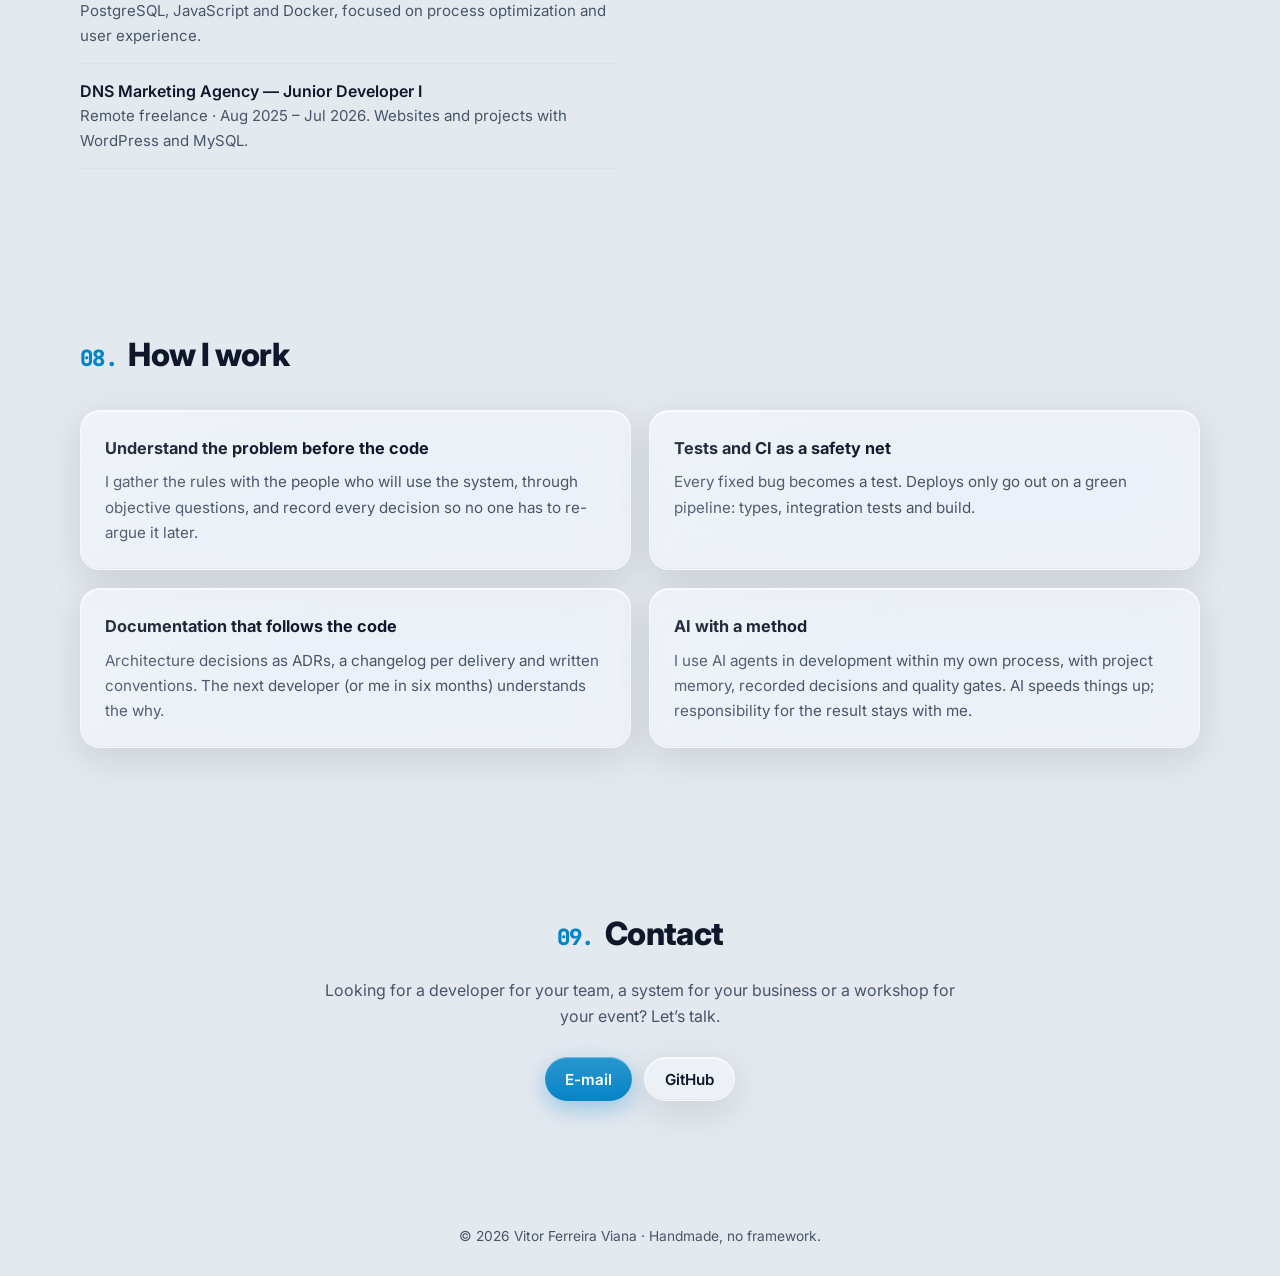
==== commit d8de8ae3: "feat: adicionando SaberMais+ com logo e texto focado em quem contrata Co-Authored-By: Claude Opus 5." ====
--- a/en/index.html
+++ b/en/index.html
@@ -4,7 +4,7 @@
   <meta charset="utf-8">
   <meta name="viewport" content="width=device-width, initial-scale=1">
   <title>Vitor Ferreira Viana — Software Developer</title>
-  <meta name="description" content="Software developer and Information Systems student at UTFPR (Brazil). Founder of TypeX Junior Enterprise, TechWeek 2025 coordinator, creator of sabermais and PGRS+, security workshop instructor.">
+  <meta name="description" content="Software developer and Information Systems student at UTFPR (Brazil). Founder of TypeX Junior Enterprise, TechWeek 2025 coordinator, creator of SaberMais+ and PGRS+, security workshop instructor.">
   <meta property="og:title" content="Vitor Ferreira Viana — Software Developer">
   <meta property="og:description" content="Systems that solve real problems: a learning platform, environmental automation, AI and payment bots, online stores.">
   <meta property="og:type" content="website">
@@ -227,26 +227,24 @@
 
         <article class="destaque">
           <div class="destaque__texto">
-            <p class="etiqueta">Undergraduate thesis · in production</p>
-            <h3>sabermais — Learning Management System</h3>
-            <p>A learning platform built for equity: it adapts to each student and shows the teacher <b>how the class studies</b>, so the teacher can adapt too. The study profile comes from LASSI, a study-strategies inventory validated in Brazil.</p>
+            <p class="etiqueta">Capstone project · in production</p>
+            <h3 class="caso__marca"><img src="../assets/projetos/sabermais.svg" class="quadrado" alt="" width="40" height="40">SaberMais+</h3>
+            <p class="caso__sub">A learning platform that adapts to each student</p>
+            <p>On a typical learning platform, every student gets the same path and the teacher can’t see how the class studies. <b>SaberMais+</b> identifies each student’s study profile with <b>LASSI</b>, a questionnaire validated in Brazil, builds a study plan for them and shows the teacher <b>where the class needs help</b>.</p>
             <ul class="lista-check">
-              <li>Classes, content, assignments, quizzes, forum, grades, attendance and gamification</li>
-              <li>Study plan and study cycle for students; class profile and teaching suggestions for teachers</li>
-            </ul>
-            <p class="decisoes__titulo">Technical decisions</p>
-            <ul class="decisoes">
-              <li><b>Secure multi-tenancy:</b> each institution isolated with PostgreSQL Row-Level Security, not only by application filters.</li>
-              <li><b>Quality:</b> 340+ end-to-end tests against a real database in CI; deploys only on a green pipeline.</li>
-              <li><b>Responsible AI:</b> data anonymized before reaching the model; the AI explains, but never solves the student’s assignment.</li>
-              <li><b>Documented architecture:</b> 20+ decisions recorded as ADRs, with alternatives and consequences.</li>
+              <li><b>Built alone, from scratch to production:</b> database, application, tests and deployment.</li>
+              <li><b>Ready for many schools and universities</b>, with each institution’s data kept separate and protected.</li>
+              <li><b>Everything a school uses day to day:</b> classes, content, assignments, quizzes, forum, grades, attendance and gamification.</li>
+              <li><b>AI that teaches without doing the work:</b> it explains the content and suggests to the teacher how to teach the class.</li>
+              <li><b>Over 340 automated tests</b> check the system before every update.</li>
             </ul>
             <div class="chips"><span>Next.js</span><span>NestJS</span><span>Prisma</span><span>PostgreSQL</span><span>AI</span></div>
-            <p class="privado">Research with real classes planned for 2027. Private repository — demo on request.</p>
+            <p class="privado">Research with real classes planned for 2027. Private code.</p>
+            <a class="link" href="#contato">Request a demo <span aria-hidden="true">→</span></a>
           </div>
           <div class="destaque__arte" aria-hidden="true">
             <div class="mini-ui">
-              <div class="mini-ui__barra"><span class="sm">+</span> saber<b>mais</b></div>
+              <div class="mini-ui__barra"><span class="sm">+</span> <span>SaberMais<b>+</b></span></div>
               <div class="mini-ui__linha"><span>Time management</span><i style="--v:42%"></i></div>
               <div class="mini-ui__linha"><span>Motivation</span><i style="--v:78%"></i></div>
               <div class="mini-ui__linha"><span>Concentration</span><i style="--v:55%"></i></div>
@@ -291,7 +289,7 @@
             <div class="cartao__icone" aria-hidden="true"><svg viewBox="0 0 24 24"><path d="M4 12a8 8 0 0 1 14-5.3M20 12a8 8 0 0 1-14 5.3"/><path d="M18 3v4h-4M6 21v-4h4"/></svg></div>
             <p class="etiqueta">Workshop</p>
             <h3>Agile Methodologies</h3>
-            <p>I took part in the agile methodologies workshop with <b>Adenilson</b>, coordinator at <b>Cresol</b>.</p>
+            <p>I took part in the agile methodologies workshop with <b>Adenilson</b>, support coordinator at <b>Cresol</b>.</p>
             <div class="chips"><span>Agile methodologies</span><span>Teamwork</span></div>
           </article>
           <article class="cartao">
--- a/assets/estilo.css
+++ b/assets/estilo.css
@@ -243,6 +243,7 @@
 .caso__cabeca h3 a { color: var(--texto); }
 .caso__marca { display: flex; align-items: center; gap: 12px; }
 .caso__marca img { flex: none; width: 40px; height: 40px; border-radius: 50%; box-shadow: 0 0 0 1px var(--linha); }
+.caso__marca img.quadrado { border-radius: 23%; box-shadow: none; }
 .caso__sub { margin: 6px 0 0; color: var(--suave); font-size: .95rem; }
 .caso__cabeca .chips { margin-top: 10px; }
 .caso__corpo { display: grid; grid-template-columns: repeat(3, minmax(0, 1fr)); gap: 24px; margin-top: 22px; padding-top: 22px; border-top: 1px solid var(--linha); }
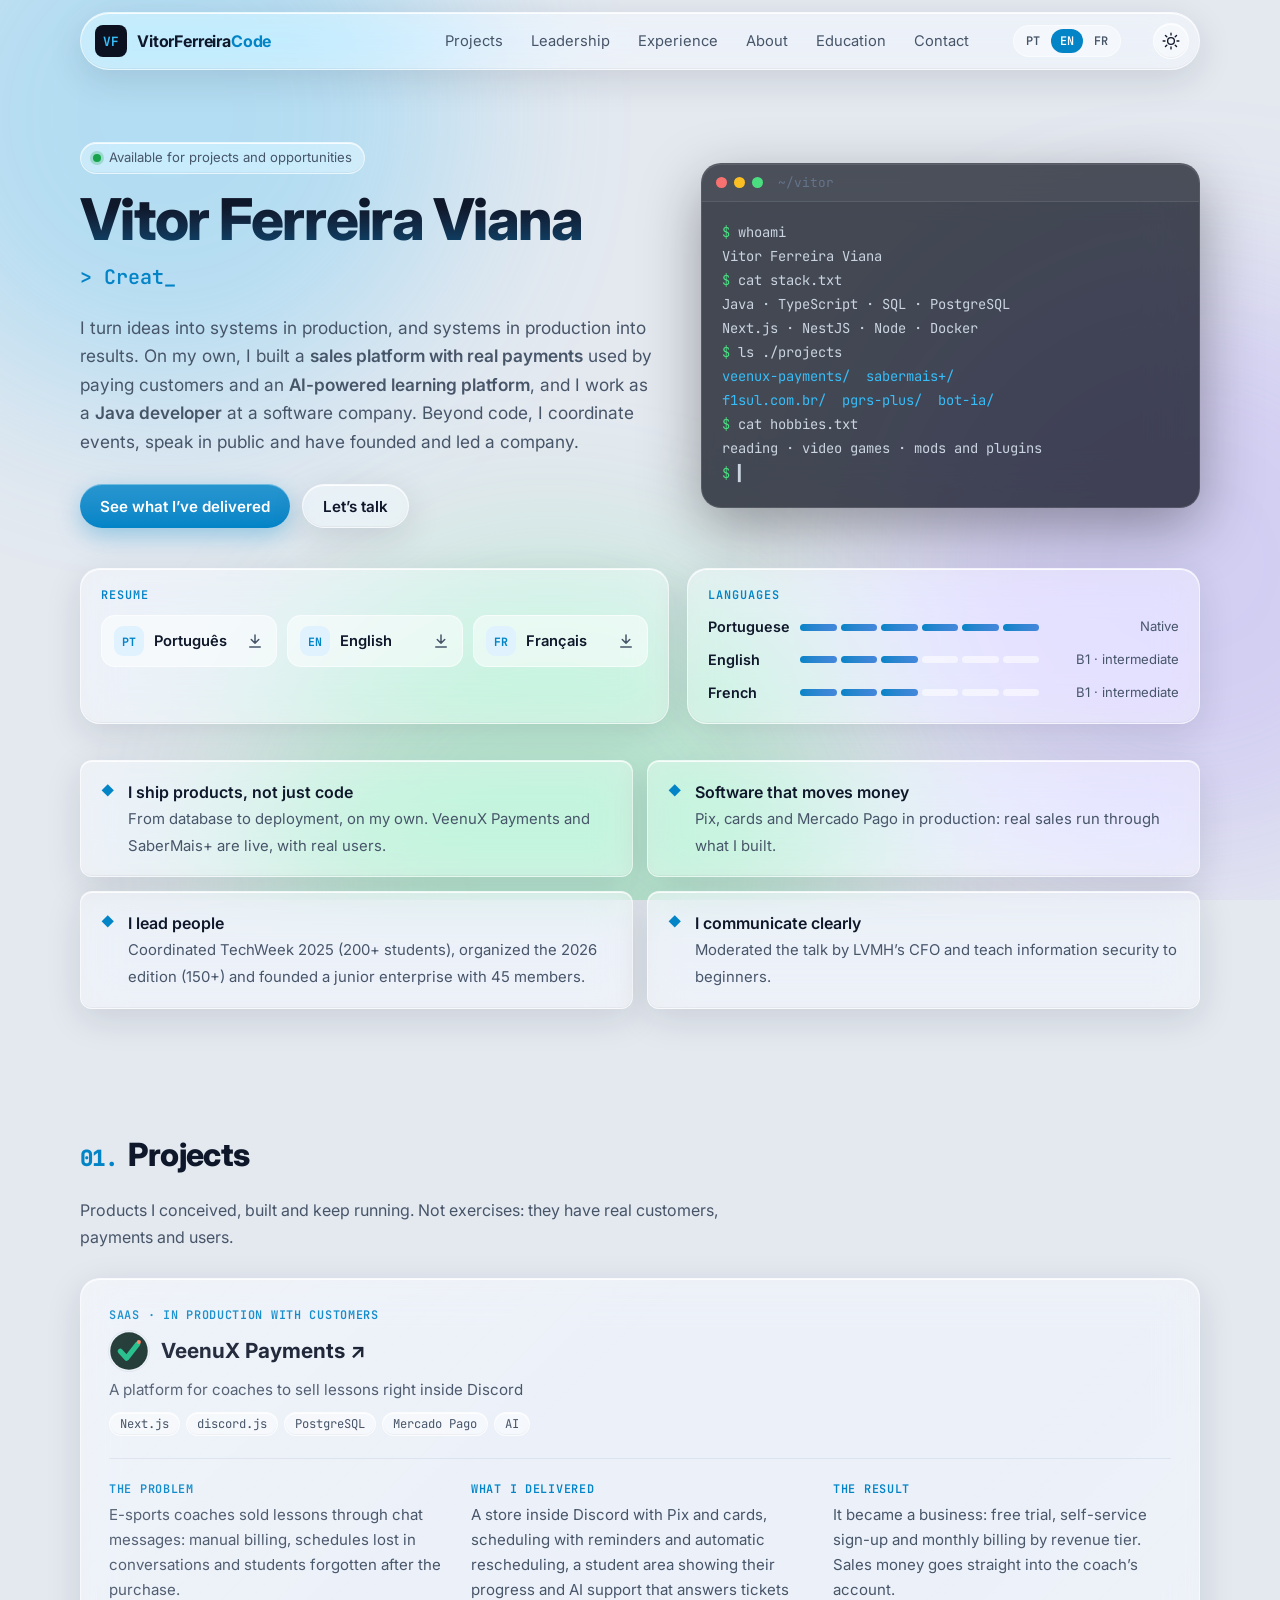
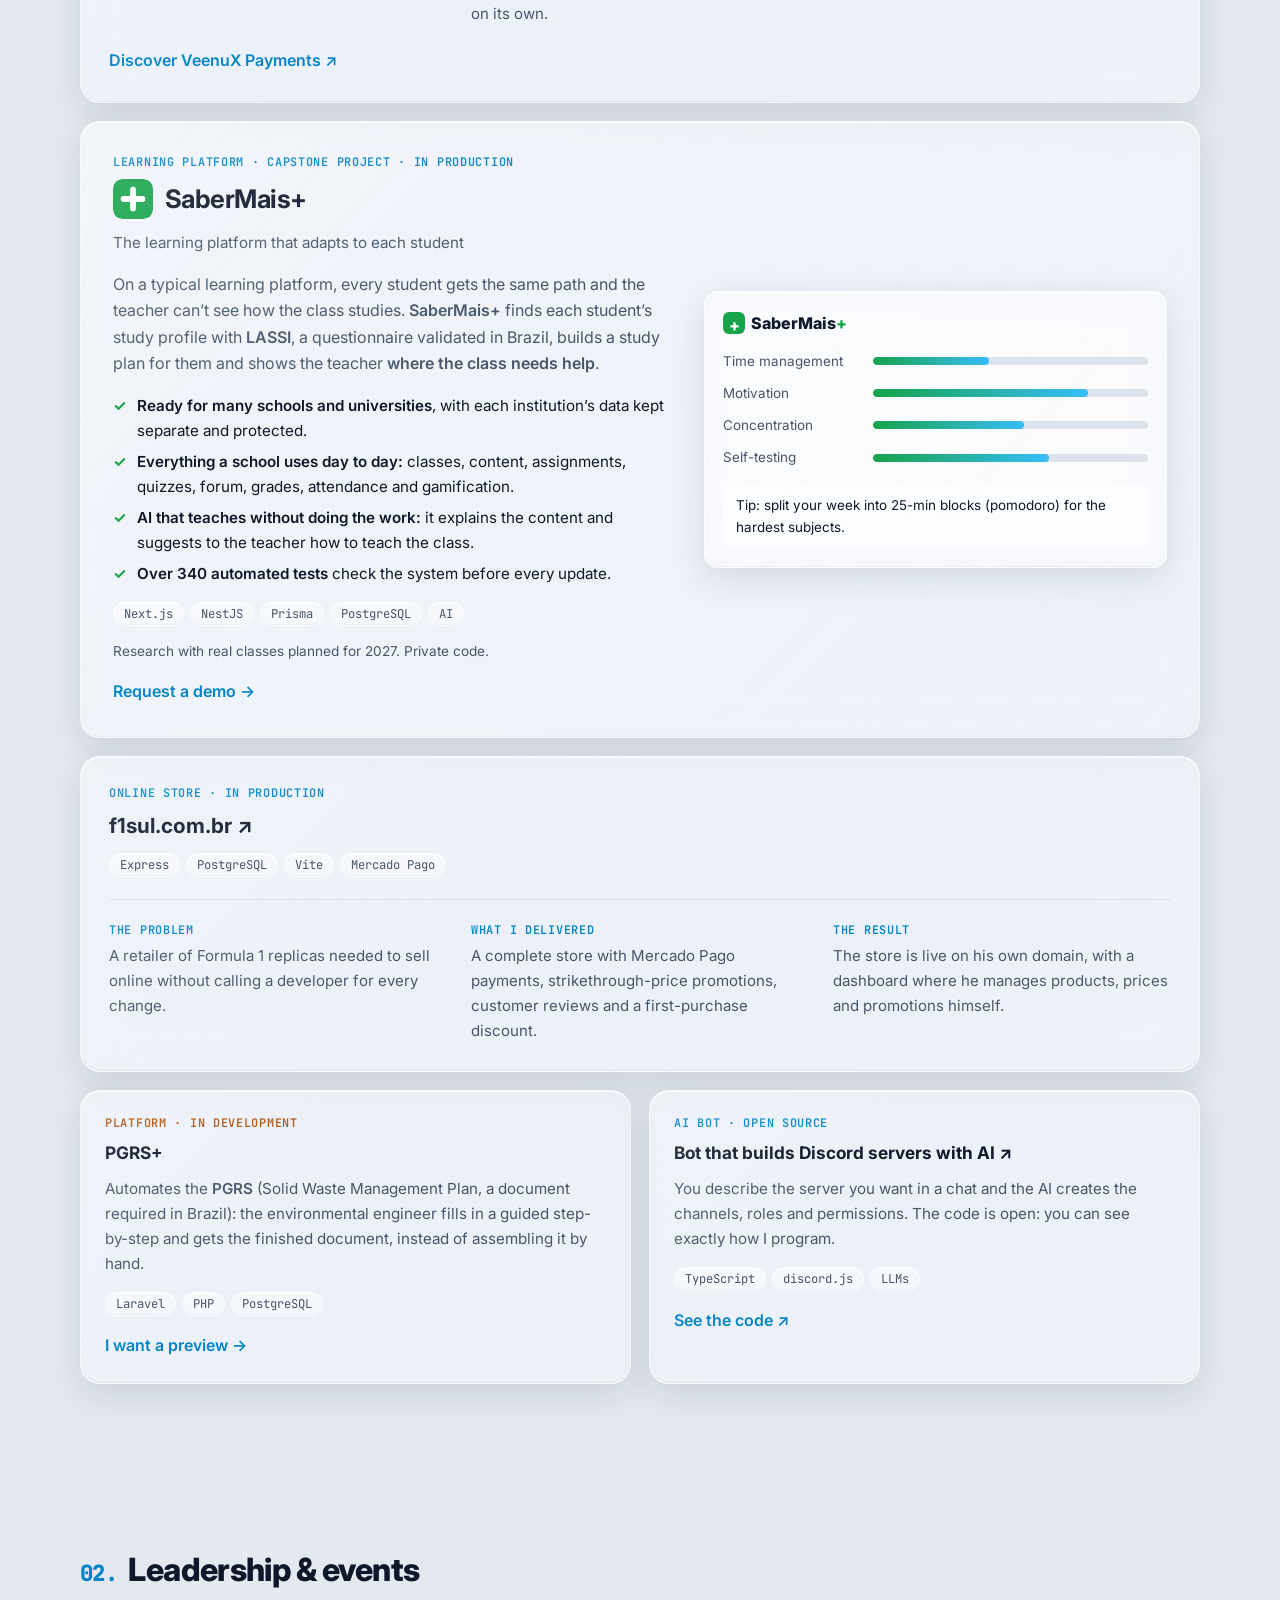
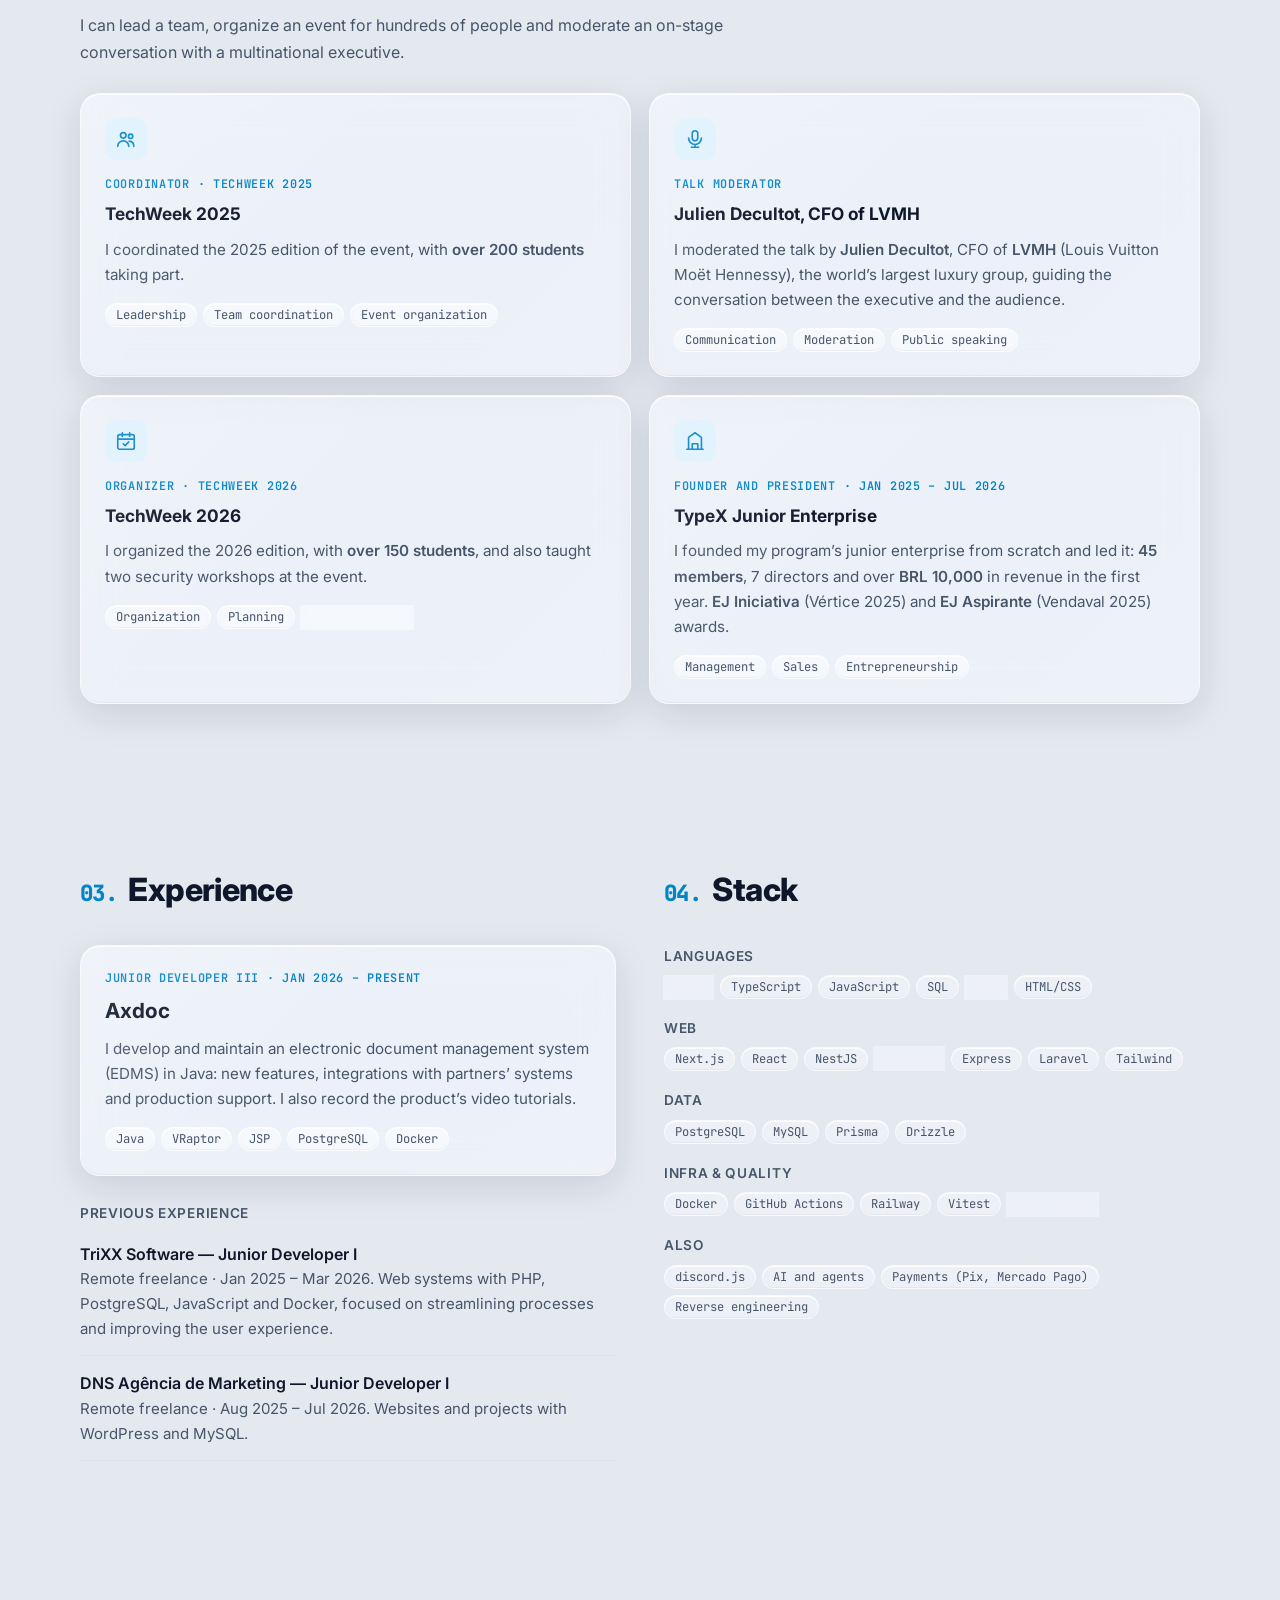
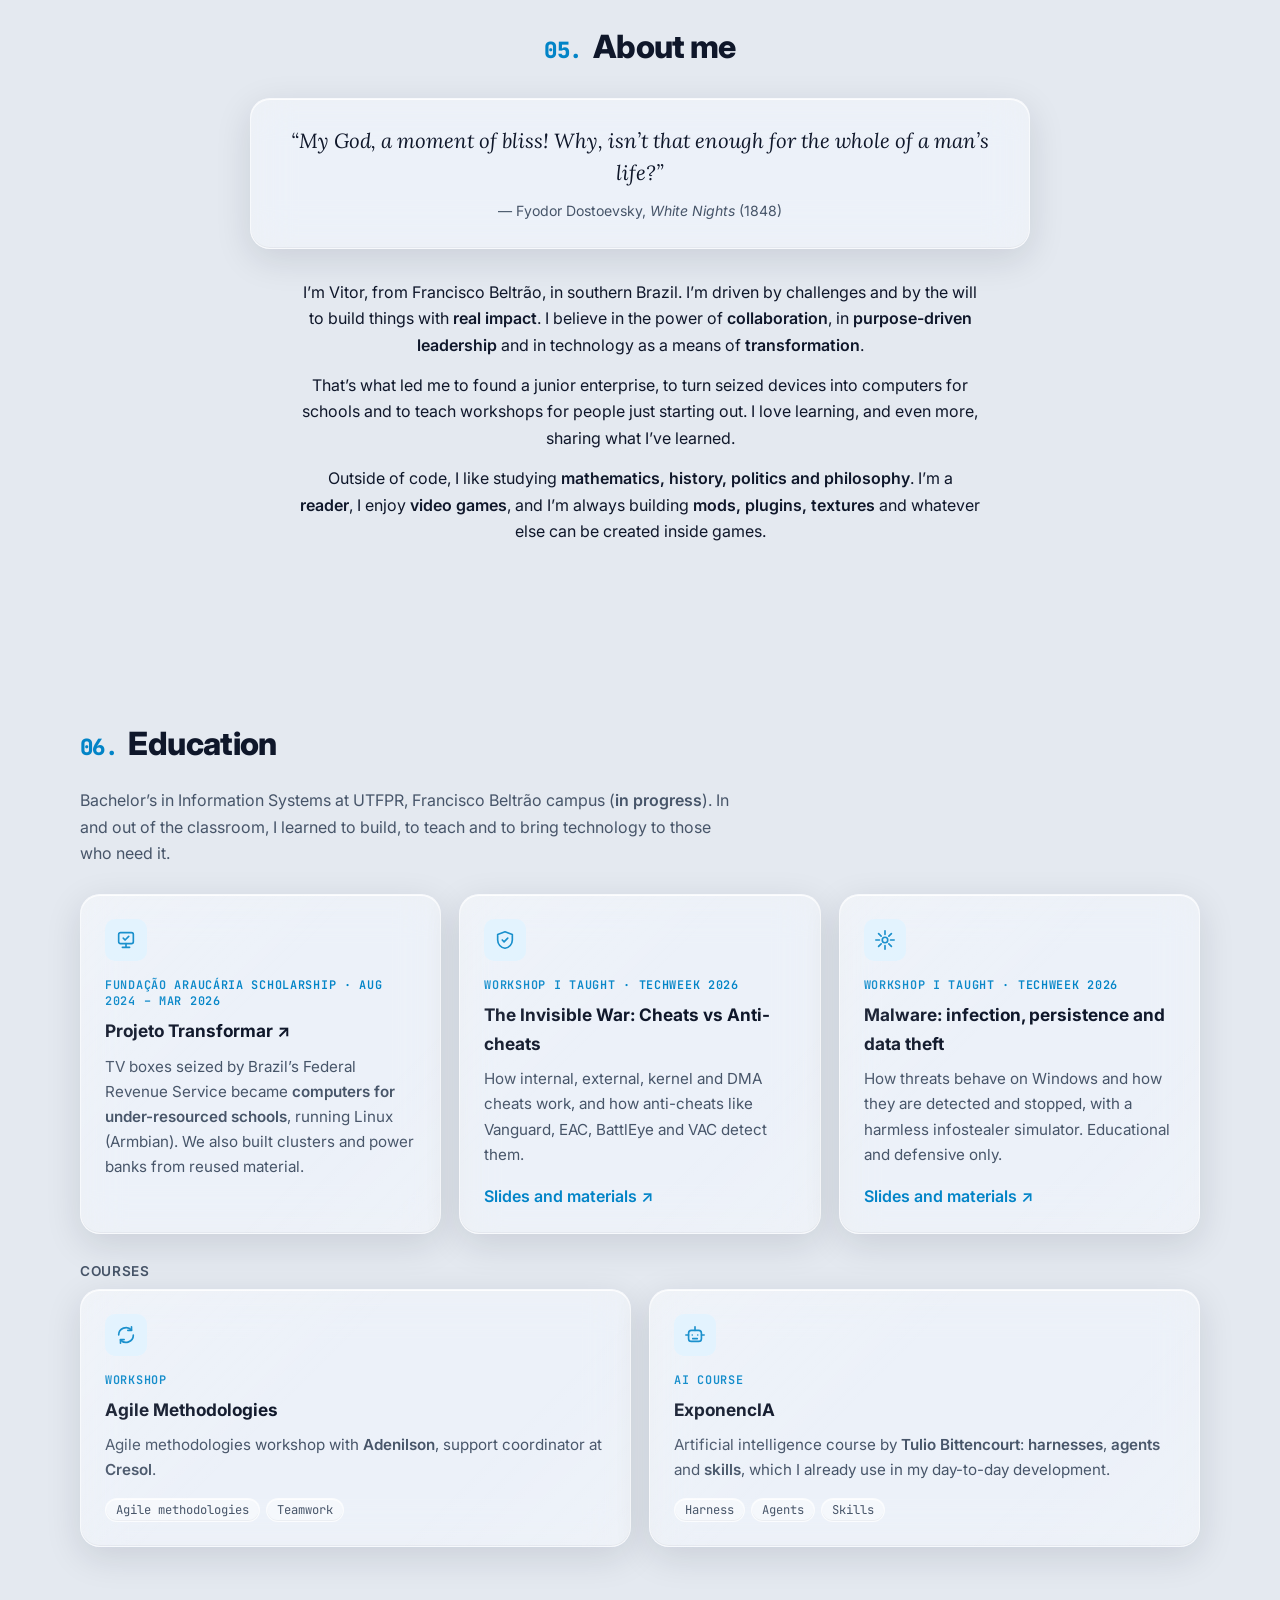
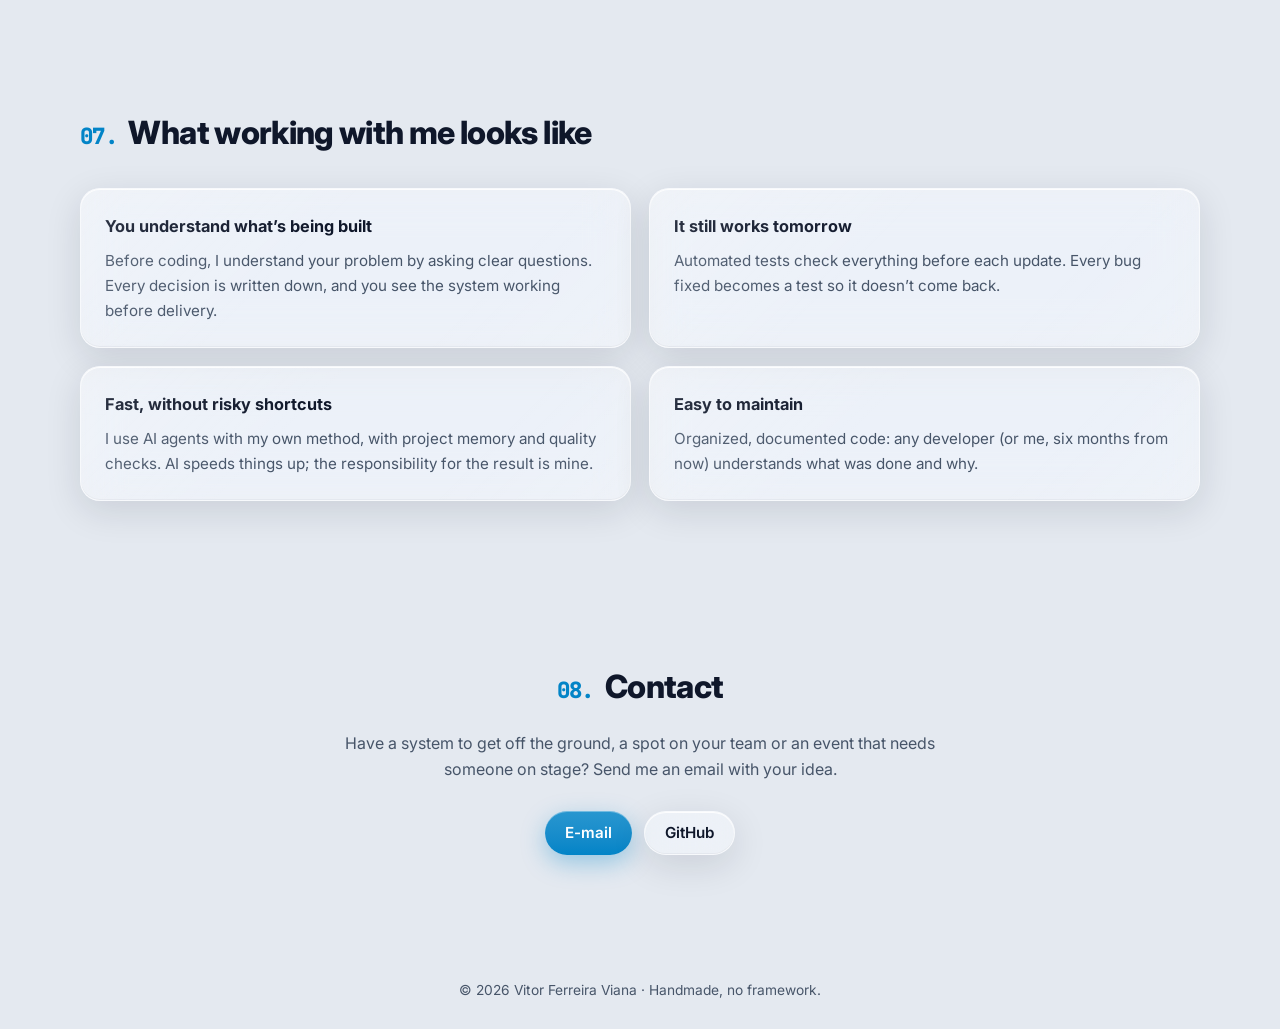
==== commit ccd7619e: "feat: reescrevendo o site com foco comercial em projetos, resultados e liderança Co-Authored-By: Cla" ====
--- a/en/index.html
+++ b/en/index.html
@@ -3,10 +3,10 @@
 <head>
   <meta charset="utf-8">
   <meta name="viewport" content="width=device-width, initial-scale=1">
-  <title>Vitor Ferreira Viana — Software Developer</title>
-  <meta name="description" content="Software developer and Information Systems student at UTFPR (Brazil). Founder of TypeX Junior Enterprise, TechWeek 2025 coordinator, creator of SaberMais+ and PGRS+, security workshop instructor.">
-  <meta property="og:title" content="Vitor Ferreira Viana — Software Developer">
-  <meta property="og:description" content="Systems that solve real problems: a learning platform, environmental automation, AI and payment bots, online stores.">
+  <title>Vitor Ferreira Viana — Full stack developer</title>
+  <meta name="description" content="Full stack developer who takes systems from idea to production: a sales platform with real payments, an AI-powered learning platform and Java development at a software company. TechWeek 2025 coordinator and founder of TypeX Junior Enterprise.">
+  <meta property="og:title" content="Vitor Ferreira Viana — Full stack developer">
+  <meta property="og:description" content="Systems in production with real customers: sales with Pix and cards, an AI learning platform, an online store. Development, leadership and communication.">
   <meta property="og:type" content="website">
   <meta property="og:url" content="https://vitorferreiracode.github.io/en/">
   <meta name="theme-color" content="#0b1120">
@@ -34,9 +34,9 @@
       <nav class="menu" aria-label="Sections">
         <a href="#projetos">Projects</a>
         <a href="#lideranca">Leadership</a>
+        <a href="#trabalho">Experience</a>
         <a href="#quem-sou">About</a>
-        <a href="#faculdade">University</a>
-        <a href="#trabalho">Work</a>
+        <a href="#formacao">Education</a>
         <a href="#contato">Contact</a>
       </nav>
       <div class="idioma-site" aria-label="Site language"><a href="../" lang="pt-BR">PT</a><a href="../en/" aria-current="page" lang="en">EN</a><a href="../fr/" lang="fr">FR</a></div>
@@ -52,15 +52,15 @@
     <section class="hero" id="inicio">
       <div class="largura hero__grade">
         <div>
-          <p class="sobretitulo"><span class="ponto"></span> Always open to opportunities</p>
+          <p class="sobretitulo"><span class="ponto"></span> Available for projects and opportunities</p>
           <h1>Vitor Ferreira Viana</h1>
           <p class="hero__papel">
-            <span class="mono">&gt;</span> <span class="digitando" data-frases='["Software developer","Information Systems student at UTFPR","Founder of TypeX Junior Enterprise","TechWeek 2025 coordinator","Security workshop instructor"]'>Software developer</span><span class="cursor" aria-hidden="true">_</span>
+            <span class="mono">&gt;</span> <span class="digitando" data-frases='["Full stack developer","Creator of VeenuX Payments and SaberMais+","TechWeek 2025 coordinator","Founder of TypeX Junior Enterprise"]'>Full stack developer</span><span class="cursor" aria-hidden="true">_</span>
           </p>
-          <p class="hero__texto"><b>Full stack</b> developer who takes systems from zero to production: I model the database, design the architecture, write the tests, deploy, and take care of what the customer sees. Today I run systems with <b>real payments</b>, a <b>learning platform</b> in production, and have professional experience with <b>Java</b>.</p>
+          <p class="hero__texto">I turn ideas into systems in production, and systems in production into results. On my own, I built a <b>sales platform with real payments</b> used by paying customers and an <b>AI-powered learning platform</b>, and I work as a <b>Java developer</b> at a software company. Beyond code, I coordinate events, speak in public and have founded and led a company.</p>
           <div class="acoes">
-            <a class="botao botao--forte" href="#projetos">See projects</a>
-            <a class="botao" href="#contato">Get in touch</a>
+            <a class="botao botao--forte" href="#projetos">See what I’ve delivered</a>
+            <a class="botao" href="#contato">Let’s talk</a>
           </div>
         </div>
         <div class="terminal" aria-label="Summary in terminal format">
@@ -71,8 +71,8 @@
 Java · TypeScript · SQL · PostgreSQL
 Next.js · NestJS · Node · Docker
 <span class="p">$</span> ls ./projects
-<span class="d">sabermais/</span>  <span class="d">pgrs-plus/</span>  <span class="d">f1sul.com.br/</span>
-<span class="d">payments-bot/</span>  <span class="d">ai-bot/</span>
+<span class="d">veenux-payments/</span>  <span class="d">sabermais+/</span>
+<span class="d">f1sul.com.br/</span>  <span class="d">pgrs-plus/</span>  <span class="d">bot-ia/</span>
 <span class="p">$</span> cat hobbies.txt
 reading · video games · mods and plugins
 <span class="p">$</span> <span class="cursor">▍</span></pre>
@@ -106,10 +106,10 @@
     <section class="secao secao--fina" id="destaques">
       <div class="largura">
         <ul class="conquistas">
-          <li><span class="conquistas__icone" aria-hidden="true">◆</span><div><b>From zero to production, on my own</b><span>Built a multi-tenant learning platform with database-level data isolation, AI, CI/CD and 340+ automated tests.</span></div></li>
-          <li><span class="conquistas__icone" aria-hidden="true">◆</span><div><b>Software that makes money</b><span>Systems with Pix and Mercado Pago payments used by clients: a sales bot for coaches and the f1sul.com.br store.</span></div></li>
-          <li><span class="conquistas__icone" aria-hidden="true">◆</span><div><b>Leadership and entrepreneurship</b><span>Coordinated TechWeek 2025 (200+ students), organized TechWeek 2026 (150+) and founded TypeX Junior Enterprise, with 45 members and over BRL 10,000 in its first year.</span></div></li>
-          <li><span class="conquistas__icone" aria-hidden="true">◆</span><div><b>Communication</b><span>Moderated the talk by Julien Decultot, CFO of LVMH, taught two security workshops at TechWeek 2026 and produce software video tutorials.</span></div></li>
+          <li><span class="conquistas__icone" aria-hidden="true">◆</span><div><b>I ship products, not just code</b><span>From database to deployment, on my own. VeenuX Payments and SaberMais+ are live, with real users.</span></div></li>
+          <li><span class="conquistas__icone" aria-hidden="true">◆</span><div><b>Software that moves money</b><span>Pix, cards and Mercado Pago in production: real sales run through what I built.</span></div></li>
+          <li><span class="conquistas__icone" aria-hidden="true">◆</span><div><b>I lead people</b><span>Coordinated TechWeek 2025 (200+ students), organized the 2026 edition (150+) and founded a junior enterprise with 45 members.</span></div></li>
+          <li><span class="conquistas__icone" aria-hidden="true">◆</span><div><b>I communicate clearly</b><span>Moderated the talk by LVMH’s CFO and teach information security to beginners.</span></div></li>
         </ul>
       </div>
     </section>
@@ -118,121 +118,30 @@
     <section class="secao" id="projetos">
       <div class="largura">
         <h2 class="titulo"><span class="mono">01.</span> Projects</h2>
-        <p class="intro">Systems I build on my own, used by clients or on their way there.</p>
+        <p class="intro">Products I conceived, built and keep running. Not exercises: they have real customers, payments and users.</p>
 
         <article class="caso">
           <div class="caso__cabeca">
-            <p class="etiqueta">Bot + dashboard · in production</p>
+            <p class="etiqueta">SaaS · in production with customers</p>
             <h3 class="caso__marca"><img src="../assets/projetos/veenux-payments.svg" alt="" width="40" height="40"><a href="https://vnxbot.mivsistemas.com/conheca" target="_blank" rel="noopener noreferrer">VeenuX Payments <span aria-hidden="true">↗</span></a></h3>
-            <p class="caso__sub">Sales and payments bot for Discord</p>
-            <div class="chips"><span>Next.js</span><span>discord.js</span><span>Drizzle</span><span>PostgreSQL</span><span>Mercado Pago</span></div>
+            <p class="caso__sub">A platform for coaches to sell lessons right inside Discord</p>
+            <div class="chips"><span>Next.js</span><span>discord.js</span><span>PostgreSQL</span><span>Mercado Pago</span><span>AI</span></div>
           </div>
           <div class="caso__corpo">
-            <div><h4>Problem</h4><p>Rocket League coaches sold lessons on Discord by hand: billing, scheduling and student follow-up scattered across chats.</p></div>
-            <div><h4>What I built</h4><p>A bot with a multi-tenant web dashboard: catalog, cart, Pix and Mercado Pago, coupons, plans, session scheduling with reminders, reviews and loyalty.</p></div>
-            <div><h4>Technical highlights</h4><p>Encrypted payment credentials per company; a separate worker for reminders; CI with formatting, type checks, lint, PostgreSQL integration tests and a smoke test before deploy.</p></div>
+            <div><h4>The problem</h4><p>E-sports coaches sold lessons through chat messages: manual billing, schedules lost in conversations and students forgotten after the purchase.</p></div>
+            <div><h4>What I delivered</h4><p>A store inside Discord with Pix and cards, scheduling with reminders and automatic rescheduling, a student area showing their progress and AI support that answers tickets on its own.</p></div>
+            <div><h4>The result</h4><p>It became a business: free trial, self-service sign-up and monthly billing by revenue tier. Sales money goes straight into the coach’s account.</p></div>
           </div>
           <a class="link" href="https://vnxbot.mivsistemas.com/conheca" target="_blank" rel="noopener noreferrer" aria-label="Open the VeenuX Payments page (new tab)">Discover VeenuX Payments <span aria-hidden="true">↗</span></a>
         </article>
 
-        <article class="caso">
-          <div class="caso__cabeca">
-            <p class="etiqueta">Online store · in production</p>
-            <h3><a href="https://f1sul.com.br" target="_blank" rel="noopener noreferrer">f1sul.com.br <span aria-hidden="true">↗</span></a></h3>
-            <div class="chips"><span>Express</span><span>Drizzle</span><span>PostgreSQL</span><span>Vite</span><span>Mercado Pago</span></div>
-          </div>
-          <div class="caso__corpo">
-            <div><h4>Problem</h4><p>A Formula 1 replica retailer needed to sell online and manage the catalog without relying on a developer.</p></div>
-            <div><h4>What I built</h4><p>A complete store with catalog, Mercado Pago checkout, sale prices, customer reviews and an admin dashboard.</p></div>
-            <div><h4>Technical highlights</h4><p>First-purchase discount tied to the customer’s tax ID, a simulated payment mode for local testing and versioned database migrations.</p></div>
-          </div>
-        </article>
-
-        <div class="cartoes cartoes--2">
-          <article class="cartao projeto">
-            <p class="etiqueta etiqueta--alerta">Platform · in development</p>
-            <h3>PGRS+</h3>
-            <p>A platform that automates the <b>PGRS</b> — Brazil’s Solid Waste Management Plan — for environmental engineers.</p>
-            <div class="chips"><span>Laravel</span><span>PHP</span><span>PostgreSQL</span></div>
-            <a class="link" href="#contato">Contact me for a preview or to hire <span aria-hidden="true">→</span></a>
-          </article>
-          <article class="cartao projeto">
-            <p class="etiqueta">AI bot · open source</p>
-            <h3><a href="https://github.com/VitorFerreiraCode/bot-discord-IA" target="_blank" rel="noopener noreferrer">AI bot that builds Discord servers <span aria-hidden="true">↗</span></a></h3>
-            <p>You chat with the bot in a DM, describe the Discord server you want, and the AI builds the structure using your own API key (OpenRouter models).</p>
-            <div class="chips"><span>TypeScript</span><span>discord.js</span><span>LLMs</span></div>
-          </article>
-        </div>
-      </div>
-    </section>
-
-    <!-- LIDERANÇA -->
-    <section class="secao secao--alt" id="lideranca">
-      <div class="largura">
-        <h2 class="titulo"><span class="mono">02.</span> Leadership & events</h2>
-        <p class="intro">Leading people, organizing events and speaking in public are as much a part of my work as code.</p>
-        <div class="cartoes cartoes--2">
-          <article class="cartao">
-            <div class="cartao__icone" aria-hidden="true"><svg viewBox="0 0 24 24"><circle cx="9" cy="8" r="3"/><path d="M3 20c0-3.3 2.7-6 6-6s6 2.7 6 6"/><circle cx="17" cy="9" r="2.4"/><path d="M15.5 14.3c2.8.3 5 2.6 5 5.7"/></svg></div>
-            <p class="etiqueta">Coordinator · TechWeek 2025</p>
-            <h3>TechWeek 2025</h3>
-            <p>I coordinated the 2025 edition of the event, which brought together <b>over 200 students</b>.</p>
-            <div class="chips"><span>Leadership</span><span>Team coordination</span><span>Event organization</span></div>
-          </article>
-          <article class="cartao">
-            <div class="cartao__icone" aria-hidden="true"><svg viewBox="0 0 24 24"><rect x="9" y="3" width="6" height="11" rx="3"/><path d="M5 11a7 7 0 0 0 14 0M12 18v3M8 21h8"/></svg></div>
-            <p class="etiqueta">Talk moderator</p>
-            <h3>Julien Decultot, CFO of LVMH</h3>
-            <p>I moderated the talk by <b>Julien Decultot</b>, CFO of <b>LVMH</b> (Louis Vuitton Moët Hennessy), guiding the conversation between the executive and the audience.</p>
-            <div class="chips"><span>Communication</span><span>Moderation</span><span>Public speaking</span></div>
-          </article>
-          <article class="cartao">
-            <div class="cartao__icone" aria-hidden="true"><svg viewBox="0 0 24 24"><rect x="3" y="5" width="18" height="16" rx="2"/><path d="M3 10h18M8 3v4M16 3v4"/><path d="M9 15l2 2 4-4"/></svg></div>
-            <p class="etiqueta">Organizer · TechWeek 2026</p>
-            <h3>TechWeek 2026</h3>
-            <p>I organized the 2026 edition, with <b>over 150 students</b>, where I also taught two security workshops.</p>
-            <div class="chips"><span>Organization</span><span>Planning</span><span>Communication</span></div>
-          </article>
-          <article class="cartao">
-            <div class="cartao__icone" aria-hidden="true"><svg viewBox="0 0 24 24"><path d="M3 21h18M5 21V8l7-5 7 5v13"/><path d="M9 21v-6h6v6"/></svg></div>
-            <p class="etiqueta">Founder and president · Jan 2025 – Jul 2026</p>
-            <h3>TypeX Junior Enterprise</h3>
-            <p>I founded and led my program’s junior enterprise (a student-run consulting company), with <b>45 members</b> (7 directors). In the first year we made over <b>BRL 10,000</b>. Awards: <b>EJ Iniciativa</b> (Vértice 2025) and <b>EJ Aspirante</b> (Vendaval 2025).</p>
-          </article>
-        </div>
-      </div>
-    </section>
-
-    <!-- QUEM SOU EU -->
-    <section class="secao" id="quem-sou">
-      <div class="largura sobre">
-        <h2 class="titulo"><span class="mono">03.</span> About me</h2>
-        <div class="sobre__texto">
-          <figure class="citacao citacao--abertura">
-            <blockquote>“My God, a moment of bliss! Why, isn’t that enough for the whole of a man’s life?”</blockquote>
-            <figcaption>— Fyodor Dostoevsky, <i>White Nights</i> (1848)</figcaption>
-          </figure>
-          <p>I’m Vitor, from Francisco Beltrão, in southern Brazil. I’m driven by challenges and by the will to build things with <b>real impact</b>. I believe in the power of <b>collaboration</b>, in <b>purpose-driven leadership</b> and in technology as a means of <b>transformation</b>.</p>
-          <p>That’s what led me to found a junior enterprise, to turn seized devices into computers for schools and to teach workshops for people just starting out. I love learning, and even more, sharing what I’ve learned.</p>
-          <p>Outside of code, I like studying <b>mathematics, history, politics and philosophy</b>. I’m a <b>reader</b>, I enjoy <b>video games</b>, and I’m always building <b>mods, plugins, textures</b> and whatever else can be created inside games.</p>
-        </div>
-      </div>
-    </section>
-
-    <!-- FACULDADE -->
-    <section class="secao secao--alt" id="faculdade">
-      <div class="largura">
-        <h2 class="titulo"><span class="mono">04.</span> University</h2>
-        <p class="intro">B.Sc. in Information Systems at UTFPR, Francisco Beltrão campus — <b>in progress</b>. Outside the classroom, this is where I learned to lead, teach and bring technology to people who need it.</p>
-
         <article class="destaque">
           <div class="destaque__texto">
-            <p class="etiqueta">Capstone project · in production</p>
+            <p class="etiqueta">Learning platform · capstone project · in production</p>
             <h3 class="caso__marca"><img src="../assets/projetos/sabermais.svg" class="quadrado" alt="" width="40" height="40">SaberMais+</h3>
-            <p class="caso__sub">A learning platform that adapts to each student</p>
-            <p>On a typical learning platform, every student gets the same path and the teacher can’t see how the class studies. <b>SaberMais+</b> identifies each student’s study profile with <b>LASSI</b>, a questionnaire validated in Brazil, builds a study plan for them and shows the teacher <b>where the class needs help</b>.</p>
+            <p class="caso__sub">The learning platform that adapts to each student</p>
+            <p>On a typical learning platform, every student gets the same path and the teacher can’t see how the class studies. <b>SaberMais+</b> finds each student’s study profile with <b>LASSI</b>, a questionnaire validated in Brazil, builds a study plan for them and shows the teacher <b>where the class needs help</b>.</p>
             <ul class="lista-check">
-              <li><b>Built alone, from scratch to production:</b> database, application, tests and deployment.</li>
               <li><b>Ready for many schools and universities</b>, with each institution’s data kept separate and protected.</li>
               <li><b>Everything a school uses day to day:</b> classes, content, assignments, quizzes, forum, grades, attendance and gamification.</li>
               <li><b>AI that teaches without doing the work:</b> it explains the content and suggests to the teacher how to teach the class.</li>
@@ -254,94 +163,178 @@
           </div>
         </article>
 
+        <article class="caso">
+          <div class="caso__cabeca">
+            <p class="etiqueta">Online store · in production</p>
+            <h3><a href="https://f1sul.com.br" target="_blank" rel="noopener noreferrer">f1sul.com.br <span aria-hidden="true">↗</span></a></h3>
+            <div class="chips"><span>Express</span><span>PostgreSQL</span><span>Vite</span><span>Mercado Pago</span></div>
+          </div>
+          <div class="caso__corpo">
+            <div><h4>The problem</h4><p>A retailer of Formula 1 replicas needed to sell online without calling a developer for every change.</p></div>
+            <div><h4>What I delivered</h4><p>A complete store with Mercado Pago payments, strikethrough-price promotions, customer reviews and a first-purchase discount.</p></div>
+            <div><h4>The result</h4><p>The store is live on his own domain, with a dashboard where he manages products, prices and promotions himself.</p></div>
+          </div>
+        </article>
+
+        <div class="cartoes cartoes--2">
+          <article class="cartao projeto">
+            <p class="etiqueta etiqueta--alerta">Platform · in development</p>
+            <h3>PGRS+</h3>
+            <p>Automates the <b>PGRS</b> (Solid Waste Management Plan, a document required in Brazil): the environmental engineer fills in a guided step-by-step and gets the finished document, instead of assembling it by hand.</p>
+            <div class="chips"><span>Laravel</span><span>PHP</span><span>PostgreSQL</span></div>
+            <a class="link" href="#contato">I want a preview <span aria-hidden="true">→</span></a>
+          </article>
+          <article class="cartao projeto">
+            <p class="etiqueta">AI bot · open source</p>
+            <h3><a href="https://github.com/VitorFerreiraCode/bot-discord-IA" target="_blank" rel="noopener noreferrer">Bot that builds Discord servers with AI <span aria-hidden="true">↗</span></a></h3>
+            <p>You describe the server you want in a chat and the AI creates the channels, roles and permissions. The code is open: you can see exactly how I program.</p>
+            <div class="chips"><span>TypeScript</span><span>discord.js</span><span>LLMs</span></div>
+            <a class="link" href="https://github.com/VitorFerreiraCode/bot-discord-IA" target="_blank" rel="noopener noreferrer">See the code <span aria-hidden="true">↗</span></a>
+          </article>
+        </div>
+      </div>
+    </section>
+
+    <!-- LIDERANÇA -->
+    <section class="secao secao--alt" id="lideranca">
+      <div class="largura">
+        <h2 class="titulo"><span class="mono">02.</span> Leadership & events</h2>
+        <p class="intro">I can lead a team, organize an event for hundreds of people and moderate an on-stage conversation with a multinational executive.</p>
+        <div class="cartoes cartoes--2">
+          <article class="cartao">
+            <div class="cartao__icone" aria-hidden="true"><svg viewBox="0 0 24 24"><circle cx="9" cy="8" r="3"/><path d="M3 20c0-3.3 2.7-6 6-6s6 2.7 6 6"/><circle cx="17" cy="9" r="2.4"/><path d="M15.5 14.3c2.8.3 5 2.6 5 5.7"/></svg></div>
+            <p class="etiqueta">Coordinator · TechWeek 2025</p>
+            <h3>TechWeek 2025</h3>
+            <p>I coordinated the 2025 edition of the event, with <b>over 200 students</b> taking part.</p>
+            <div class="chips"><span>Leadership</span><span>Team coordination</span><span>Event organization</span></div>
+          </article>
+          <article class="cartao">
+            <div class="cartao__icone" aria-hidden="true"><svg viewBox="0 0 24 24"><rect x="9" y="3" width="6" height="11" rx="3"/><path d="M5 11a7 7 0 0 0 14 0M12 18v3M8 21h8"/></svg></div>
+            <p class="etiqueta">Talk moderator</p>
+            <h3>Julien Decultot, CFO of LVMH</h3>
+            <p>I moderated the talk by <b>Julien Decultot</b>, CFO of <b>LVMH</b> (Louis Vuitton Moët Hennessy), the world’s largest luxury group, guiding the conversation between the executive and the audience.</p>
+            <div class="chips"><span>Communication</span><span>Moderation</span><span>Public speaking</span></div>
+          </article>
+          <article class="cartao">
+            <div class="cartao__icone" aria-hidden="true"><svg viewBox="0 0 24 24"><rect x="3" y="5" width="18" height="16" rx="2"/><path d="M3 10h18M8 3v4M16 3v4"/><path d="M9 15l2 2 4-4"/></svg></div>
+            <p class="etiqueta">Organizer · TechWeek 2026</p>
+            <h3>TechWeek 2026</h3>
+            <p>I organized the 2026 edition, with <b>over 150 students</b>, and also taught two security workshops at the event.</p>
+            <div class="chips"><span>Organization</span><span>Planning</span><span>Communication</span></div>
+          </article>
+          <article class="cartao">
+            <div class="cartao__icone" aria-hidden="true"><svg viewBox="0 0 24 24"><path d="M3 21h18M5 21V8l7-5 7 5v13"/><path d="M9 21v-6h6v6"/></svg></div>
+            <p class="etiqueta">Founder and president · Jan 2025 – Jul 2026</p>
+            <h3>TypeX Junior Enterprise</h3>
+            <p>I founded my program’s junior enterprise from scratch and led it: <b>45 members</b>, 7 directors and over <b>BRL 10,000</b> in revenue in the first year. <b>EJ Iniciativa</b> (Vértice 2025) and <b>EJ Aspirante</b> (Vendaval 2025) awards.</p>
+            <div class="chips"><span>Management</span><span>Sales</span><span>Entrepreneurship</span></div>
+          </article>
+        </div>
+      </div>
+    </section>
+
+    <!-- EXPERIÊNCIA -->
+    <section class="secao" id="trabalho">
+      <div class="largura duas">
+        <div>
+          <h2 class="titulo"><span class="mono">03.</span> Experience</h2>
+          <article class="cartao trabalho">
+            <p class="etiqueta">Junior Developer III · Jan 2026 – present</p>
+            <h3>Axdoc</h3>
+            <p>I develop and maintain an electronic document management system (EDMS) in Java: new features, integrations with partners’ systems and production support. I also record the product’s video tutorials.</p>
+            <div class="chips"><span>Java</span><span>VRaptor</span><span>JSP</span><span>PostgreSQL</span><span>Docker</span></div>
+          </article>
+          <h3 class="trabalho__anteriores">Previous experience</h3>
+          <ul class="trajetoria">
+            <li><b>TriXX Software — Junior Developer I</b><span>Remote freelance · Jan 2025 – Mar 2026. Web systems with PHP, PostgreSQL, JavaScript and Docker, focused on streamlining processes and improving the user experience.</span></li>
+            <li><b>DNS Agência de Marketing — Junior Developer I</b><span>Remote freelance · Aug 2025 – Jul 2026. Websites and projects with WordPress and MySQL.</span></li>
+          </ul>
+        </div>
+        <div>
+          <h2 class="titulo"><span class="mono">04.</span> Stack</h2>
+          <div class="stack">
+            <div><h4>Languages</h4><div class="chips"><span>Java</span><span>TypeScript</span><span>JavaScript</span><span>SQL</span><span>PHP</span><span>HTML/CSS</span></div></div>
+            <div><h4>Web</h4><div class="chips"><span>Next.js</span><span>React</span><span>NestJS</span><span>Node.js</span><span>Express</span><span>Laravel</span><span>Tailwind</span></div></div>
+            <div><h4>Data</h4><div class="chips"><span>PostgreSQL</span><span>MySQL</span><span>Prisma</span><span>Drizzle</span></div></div>
+            <div><h4>Infra & quality</h4><div class="chips"><span>Docker</span><span>GitHub Actions</span><span>Railway</span><span>Vitest</span><span>Playwright</span></div></div>
+            <div><h4>Also</h4><div class="chips"><span>discord.js</span><span>AI and agents</span><span>Payments (Pix, Mercado Pago)</span><span>Reverse engineering</span></div></div>
+          </div>
+        </div>
+      </div>
+    </section>
+
+    <!-- QUEM SOU EU -->
+    <section class="secao secao--alt" id="quem-sou">
+      <div class="largura sobre">
+        <h2 class="titulo"><span class="mono">05.</span> About me</h2>
+        <div class="sobre__texto">
+          <figure class="citacao citacao--abertura">
+            <blockquote>“My God, a moment of bliss! Why, isn’t that enough for the whole of a man’s life?”</blockquote>
+            <figcaption>— Fyodor Dostoevsky, <i>White Nights</i> (1848)</figcaption>
+          </figure>
+          <p>I’m Vitor, from Francisco Beltrão, in southern Brazil. I’m driven by challenges and by the will to build things with <b>real impact</b>. I believe in the power of <b>collaboration</b>, in <b>purpose-driven leadership</b> and in technology as a means of <b>transformation</b>.</p>
+          <p>That’s what led me to found a junior enterprise, to turn seized devices into computers for schools and to teach workshops for people just starting out. I love learning, and even more, sharing what I’ve learned.</p>
+          <p>Outside of code, I like studying <b>mathematics, history, politics and philosophy</b>. I’m a <b>reader</b>, I enjoy <b>video games</b>, and I’m always building <b>mods, plugins, textures</b> and whatever else can be created inside games.</p>
+        </div>
+      </div>
+    </section>
+
+    <!-- FORMAÇÃO -->
+    <section class="secao" id="formacao">
+      <div class="largura">
+        <h2 class="titulo"><span class="mono">06.</span> Education</h2>
+        <p class="intro">Bachelor’s in Information Systems at UTFPR, Francisco Beltrão campus (<b>in progress</b>). In and out of the classroom, I learned to build, to teach and to bring technology to those who need it.</p>
         <div class="cartoes cartoes--3">
           <article class="cartao">
             <div class="cartao__icone" aria-hidden="true"><svg viewBox="0 0 24 24"><rect x="4" y="4" width="16" height="12" rx="2"/><path d="M8 20h8M12 16v4"/><path d="M9 10l2 2 4-4"/></svg></div>
             <p class="etiqueta">Fundação Araucária scholarship · Aug 2024 – Mar 2026</p>
             <h3><a href="https://github.com/ProjetoTransformar/projeto-transformar" target="_blank" rel="noopener noreferrer">Projeto Transformar <span aria-hidden="true">↗</span></a></h3>
-            <p>IPTV boxes seized by Brazil’s Federal Revenue Service became <b>Armbian mini-computers</b> and computer labs for under-resourced schools. We also built IPTV clusters, power banks from e-cigarette batteries, and UPS units.</p>
+            <p>TV boxes seized by Brazil’s Federal Revenue Service became <b>computers for under-resourced schools</b>, running Linux (Armbian). We also built clusters and power banks from reused material.</p>
           </article>
           <article class="cartao">
             <div class="cartao__icone" aria-hidden="true"><svg viewBox="0 0 24 24"><path d="M12 3l8 3v6c0 4.5-3.4 8.3-8 9-4.6-.7-8-4.5-8-9V6z"/><path d="M9 12l2 2 4-4"/></svg></div>
-            <p class="etiqueta etiqueta--alerta">Workshop · TechWeek 2026</p>
+            <p class="etiqueta">Workshop I taught · TechWeek 2026</p>
             <h3>The Invisible War: Cheats vs Anti-cheats</h3>
-            <p>How internal, external, kernel and DMA cheats work, and how anti-cheats such as Vanguard, EAC, BattlEye and VAC detect them.</p>
-            <a class="link" href="https://github.com/VitorFerreiraCode/oficina-cheat-e-anticheat" target="_blank" rel="noopener noreferrer">Slides and materials <span aria-hidden="true">→</span></a>
+            <p>How internal, external, kernel and DMA cheats work, and how anti-cheats like Vanguard, EAC, BattlEye and VAC detect them.</p>
+            <a class="link" href="https://github.com/VitorFerreiraCode/oficina-cheat-e-anticheat" target="_blank" rel="noopener noreferrer">Slides and materials <span aria-hidden="true">↗</span></a>
           </article>
           <article class="cartao">
             <div class="cartao__icone" aria-hidden="true"><svg viewBox="0 0 24 24"><circle cx="12" cy="12" r="3"/><path d="M12 2v4M12 18v4M2 12h4M18 12h4M5 5l2.8 2.8M16.2 16.2 19 19M5 19l2.8-2.8M16.2 7.8 19 5"/></svg></div>
-            <p class="etiqueta etiqueta--alerta">Workshop · TechWeek 2026</p>
+            <p class="etiqueta">Workshop I taught · TechWeek 2026</p>
             <h3>Malware: infection, persistence and data theft</h3>
-            <p>How threats act on Windows and how they are detected and stopped, with a harmless infostealer simulator. Educational and defensive.</p>
-            <a class="link" href="https://github.com/VitorFerreiraCode/oficina-malwares" target="_blank" rel="noopener noreferrer">Slides and materials <span aria-hidden="true">→</span></a>
-          </article>
-        </div>
-      </div>
-    </section>
-
-    <!-- CURSOS -->
-    <section class="secao" id="cursos">
-      <div class="largura">
-        <h2 class="titulo"><span class="mono">05.</span> Courses</h2>
-        <p class="intro">Learning beyond the university curriculum.</p>
+            <p>How threats behave on Windows and how they are detected and stopped, with a harmless infostealer simulator. Educational and defensive only.</p>
+            <a class="link" href="https://github.com/VitorFerreiraCode/oficina-malwares" target="_blank" rel="noopener noreferrer">Slides and materials <span aria-hidden="true">↗</span></a>
+          </article>
+        </div>
+        <h3 class="trabalho__anteriores">Courses</h3>
         <div class="cartoes cartoes--2">
           <article class="cartao">
             <div class="cartao__icone" aria-hidden="true"><svg viewBox="0 0 24 24"><path d="M4 12a8 8 0 0 1 14-5.3M20 12a8 8 0 0 1-14 5.3"/><path d="M18 3v4h-4M6 21v-4h4"/></svg></div>
             <p class="etiqueta">Workshop</p>
             <h3>Agile Methodologies</h3>
-            <p>I took part in the agile methodologies workshop with <b>Adenilson</b>, support coordinator at <b>Cresol</b>.</p>
+            <p>Agile methodologies workshop with <b>Adenilson</b>, support coordinator at <b>Cresol</b>.</p>
             <div class="chips"><span>Agile methodologies</span><span>Teamwork</span></div>
           </article>
           <article class="cartao">
             <div class="cartao__icone" aria-hidden="true"><svg viewBox="0 0 24 24"><rect x="5" y="7" width="14" height="12" rx="3"/><path d="M12 3v4M9 12h.01M15 12h.01M9.5 16h5"/><path d="M2 12h3M19 12h3"/></svg></div>
             <p class="etiqueta">AI course</p>
             <h3>ExponencIA</h3>
-            <p>Artificial intelligence course by <b>Tulio Bittencourt</b>, where I learned about <b>harnesses</b>, <b>agents</b> and <b>skills</b>.</p>
+            <p>Artificial intelligence course by <b>Tulio Bittencourt</b>: <b>harnesses</b>, <b>agents</b> and <b>skills</b>, which I already use in my day-to-day development.</p>
             <div class="chips"><span>Harness</span><span>Agents</span><span>Skills</span></div>
           </article>
         </div>
       </div>
     </section>
 
-    <!-- ONDE TRABALHO -->
-    <section class="secao secao--alt" id="trabalho">
-      <div class="largura duas">
-        <div>
-          <h2 class="titulo"><span class="mono">06.</span> Where I work</h2>
-          <article class="cartao trabalho">
-            <p class="etiqueta">Junior Developer III · Jan 2026 – present</p>
-            <h3>Axdoc</h3>
-            <p>On site, I develop an electronic document management system (EDMS) in Java with VRaptor and JSP: new features, integrations with partner web services and production maintenance. I also produce the product’s video tutorials.</p>
-            <div class="chips"><span>Java</span><span>VRaptor</span><span>JSP</span><span>PostgreSQL</span><span>Docker</span></div>
-          </article>
-          <h3 class="trabalho__anteriores">Previous experience</h3>
-          <ul class="trajetoria">
-            <li><b>TriXX Software — Junior Developer I</b><span>Remote freelance · Jan 2025 – Mar 2026. Web projects with PHP, PostgreSQL, JavaScript and Docker, focused on process optimization and user experience.</span></li>
-            <li><b>DNS Marketing Agency — Junior Developer I</b><span>Remote freelance · Aug 2025 – Jul 2026. Websites and projects with WordPress and MySQL.</span></li>
-          </ul>
-        </div>
-        <div>
-          <h2 class="titulo"><span class="mono">07.</span> Stack</h2>
-          <div class="stack">
-            <div><h4>Languages</h4><div class="chips"><span>Java</span><span>TypeScript</span><span>JavaScript</span><span>SQL</span><span>PHP</span><span>HTML/CSS</span></div></div>
-            <div><h4>Web</h4><div class="chips"><span>Next.js</span><span>React</span><span>NestJS</span><span>Node.js</span><span>Express</span><span>Laravel</span><span>Tailwind</span></div></div>
-            <div><h4>Data</h4><div class="chips"><span>PostgreSQL</span><span>MySQL</span><span>Prisma</span><span>Drizzle</span><span>Row-Level Security</span></div></div>
-            <div><h4>Infra and quality</h4><div class="chips"><span>Docker</span><span>GitHub Actions</span><span>Railway</span><span>Vitest</span><span>Playwright</span></div></div>
-            <div><h4>Also</h4><div class="chips"><span>discord.js</span><span>LLMs / AI</span><span>Reverse engineering</span><span>Minecraft modding</span></div></div>
-          </div>
-        </div>
-      </div>
-    </section>
-
-    <!-- COMO EU TRABALHO -->
-    <section class="secao" id="como">
-      <div class="largura">
-        <h2 class="titulo"><span class="mono">08.</span> How I work</h2>
+    <!-- COMO É TRABALHAR COMIGO -->
+    <section class="secao secao--alt" id="como">
+      <div class="largura">
+        <h2 class="titulo"><span class="mono">07.</span> What working with me looks like</h2>
         <div class="cartoes cartoes--2 principios">
-          <article class="cartao"><h3>Understand the problem before the code</h3><p>I gather the rules with the people who will use the system, through objective questions, and record every decision so no one has to re-argue it later.</p></article>
-          <article class="cartao"><h3>Tests and CI as a safety net</h3><p>Every fixed bug becomes a test. Deploys only go out on a green pipeline: types, integration tests and build.</p></article>
-          <article class="cartao"><h3>Documentation that follows the code</h3><p>Architecture decisions as ADRs, a changelog per delivery and written conventions. The next developer (or me in six months) understands the why.</p></article>
-          <article class="cartao"><h3>AI with a method</h3><p>I use AI agents in development within my own process, with project memory, recorded decisions and quality gates. AI speeds things up; responsibility for the result stays with me.</p></article>
+          <article class="cartao"><h3>You understand what’s being built</h3><p>Before coding, I understand your problem by asking clear questions. Every decision is written down, and you see the system working before delivery.</p></article>
+          <article class="cartao"><h3>It still works tomorrow</h3><p>Automated tests check everything before each update. Every bug fixed becomes a test so it doesn’t come back.</p></article>
+          <article class="cartao"><h3>Fast, without risky shortcuts</h3><p>I use AI agents with my own method, with project memory and quality checks. AI speeds things up; the responsibility for the result is mine.</p></article>
+          <article class="cartao"><h3>Easy to maintain</h3><p>Organized, documented code: any developer (or me, six months from now) understands what was done and why.</p></article>
         </div>
       </div>
     </section>
@@ -349,8 +342,8 @@
     <!-- CONTATO -->
     <section class="secao contato" id="contato">
       <div class="largura">
-        <h2 class="titulo"><span class="mono">09.</span> Contact</h2>
-        <p class="intro">Looking for a developer for your team, a system for your business or a workshop for your event? Let’s talk.</p>
+        <h2 class="titulo"><span class="mono">08.</span> Contact</h2>
+        <p class="intro">Have a system to get off the ground, a spot on your team or an event that needs someone on stage? Send me an email with your idea.</p>
         <div class="acoes">
           <a class="botao botao--forte" href="mailto:vitorferreiraviana@alunos.utfpr.edu.br">E-mail</a>
           <a class="botao" href="https://github.com/VitorFerreiraCode" target="_blank" rel="noopener noreferrer">GitHub</a>
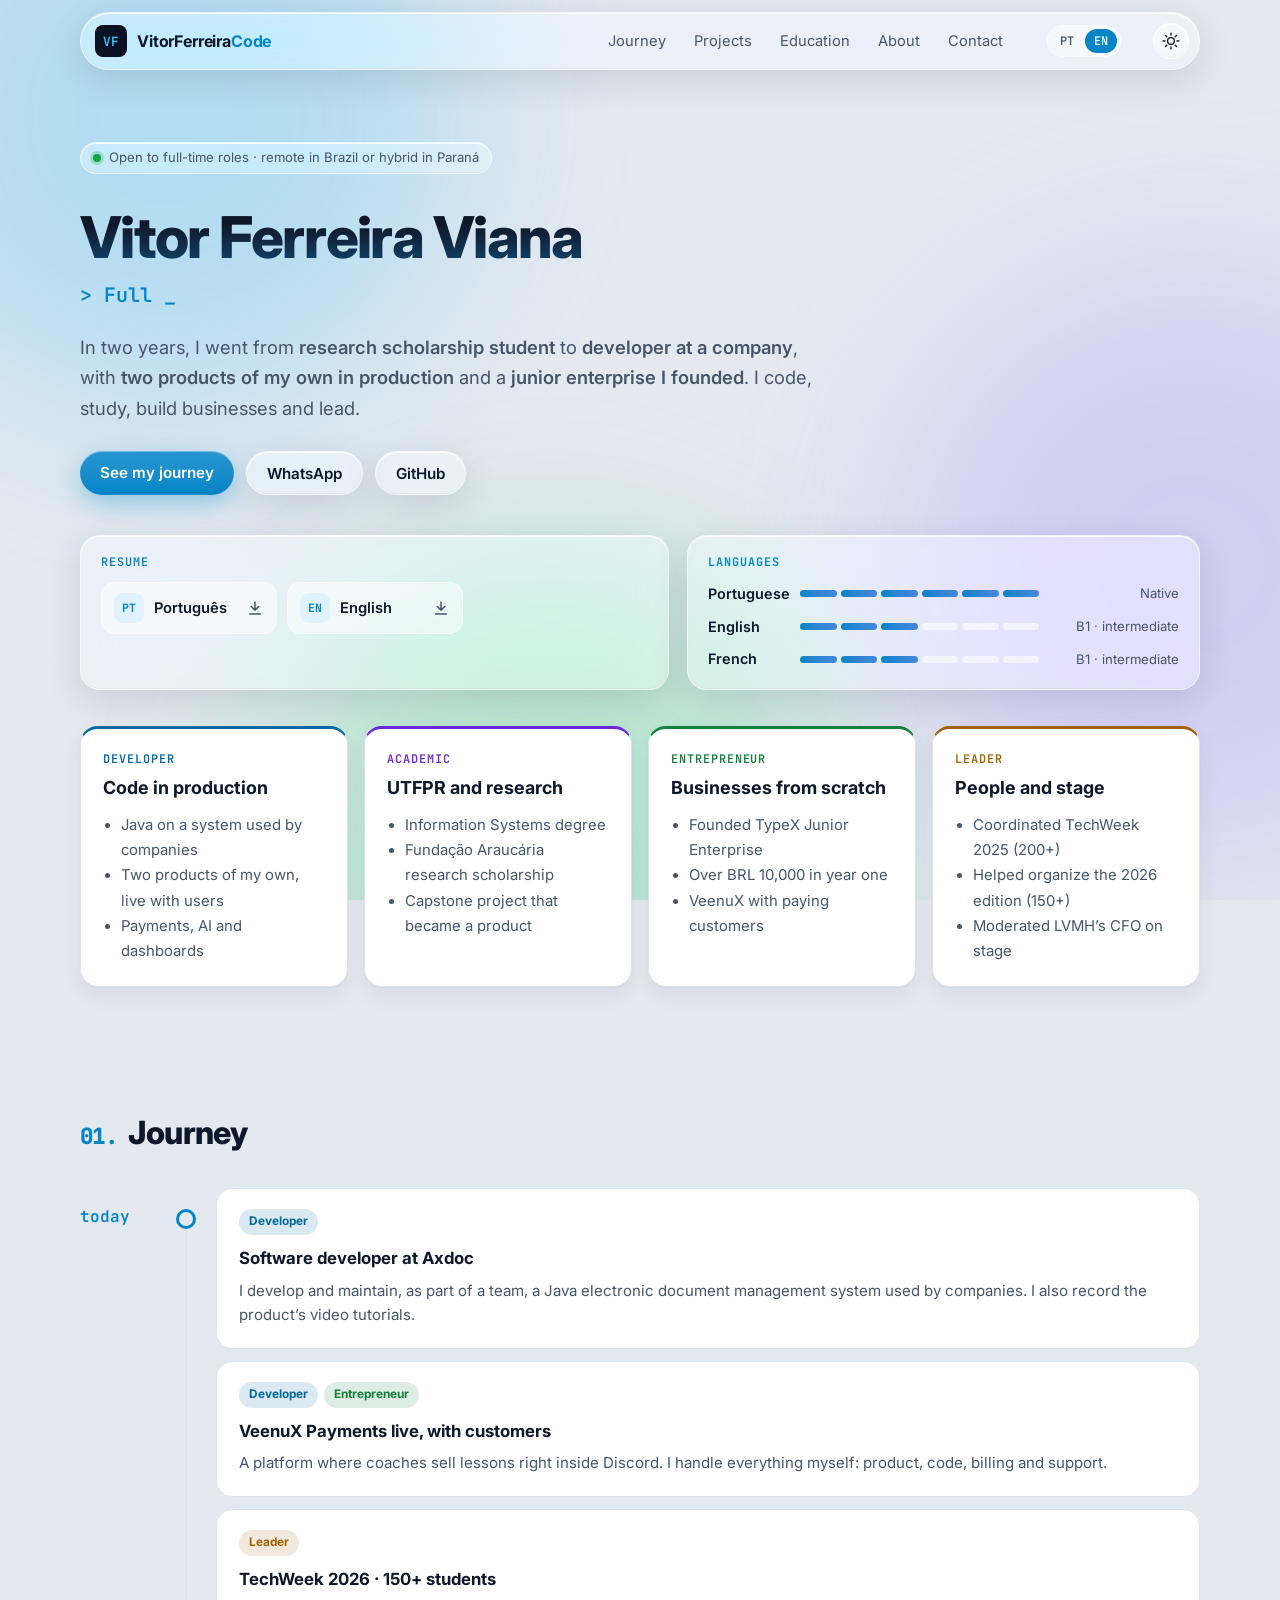
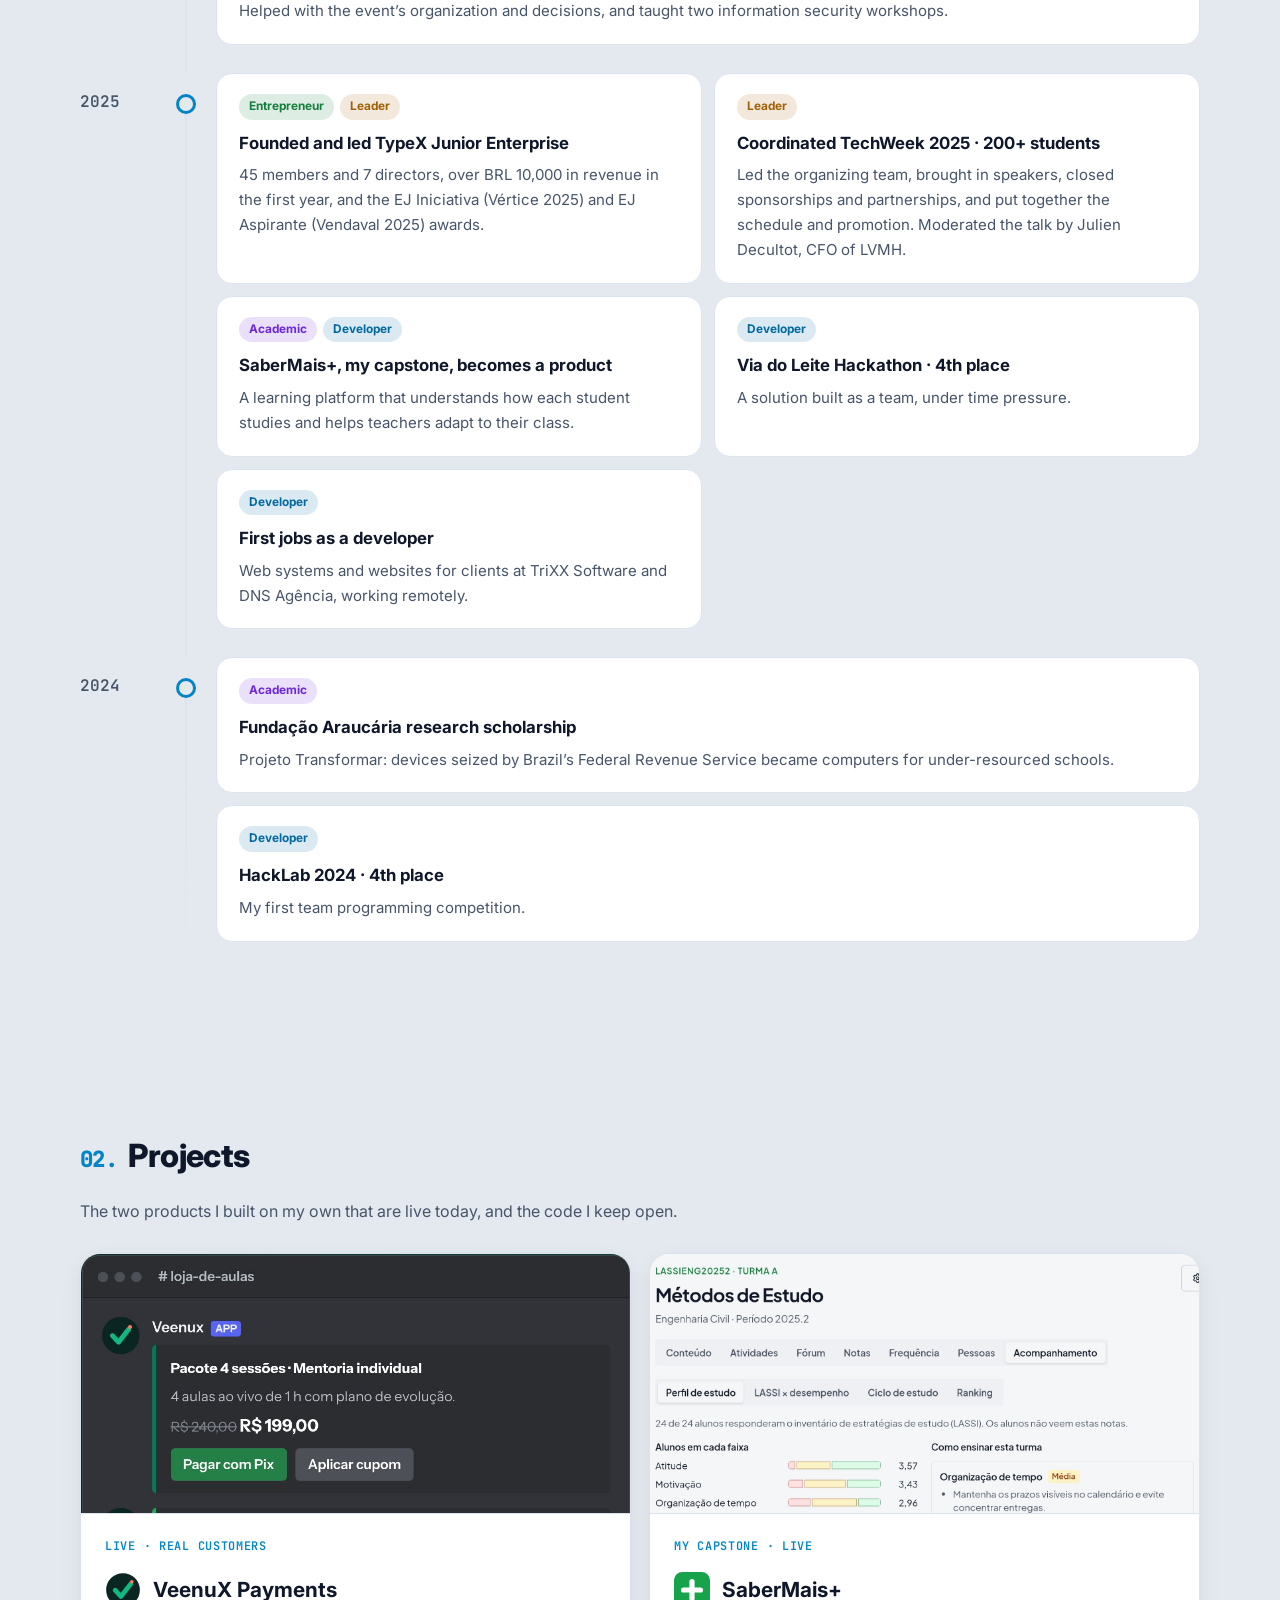
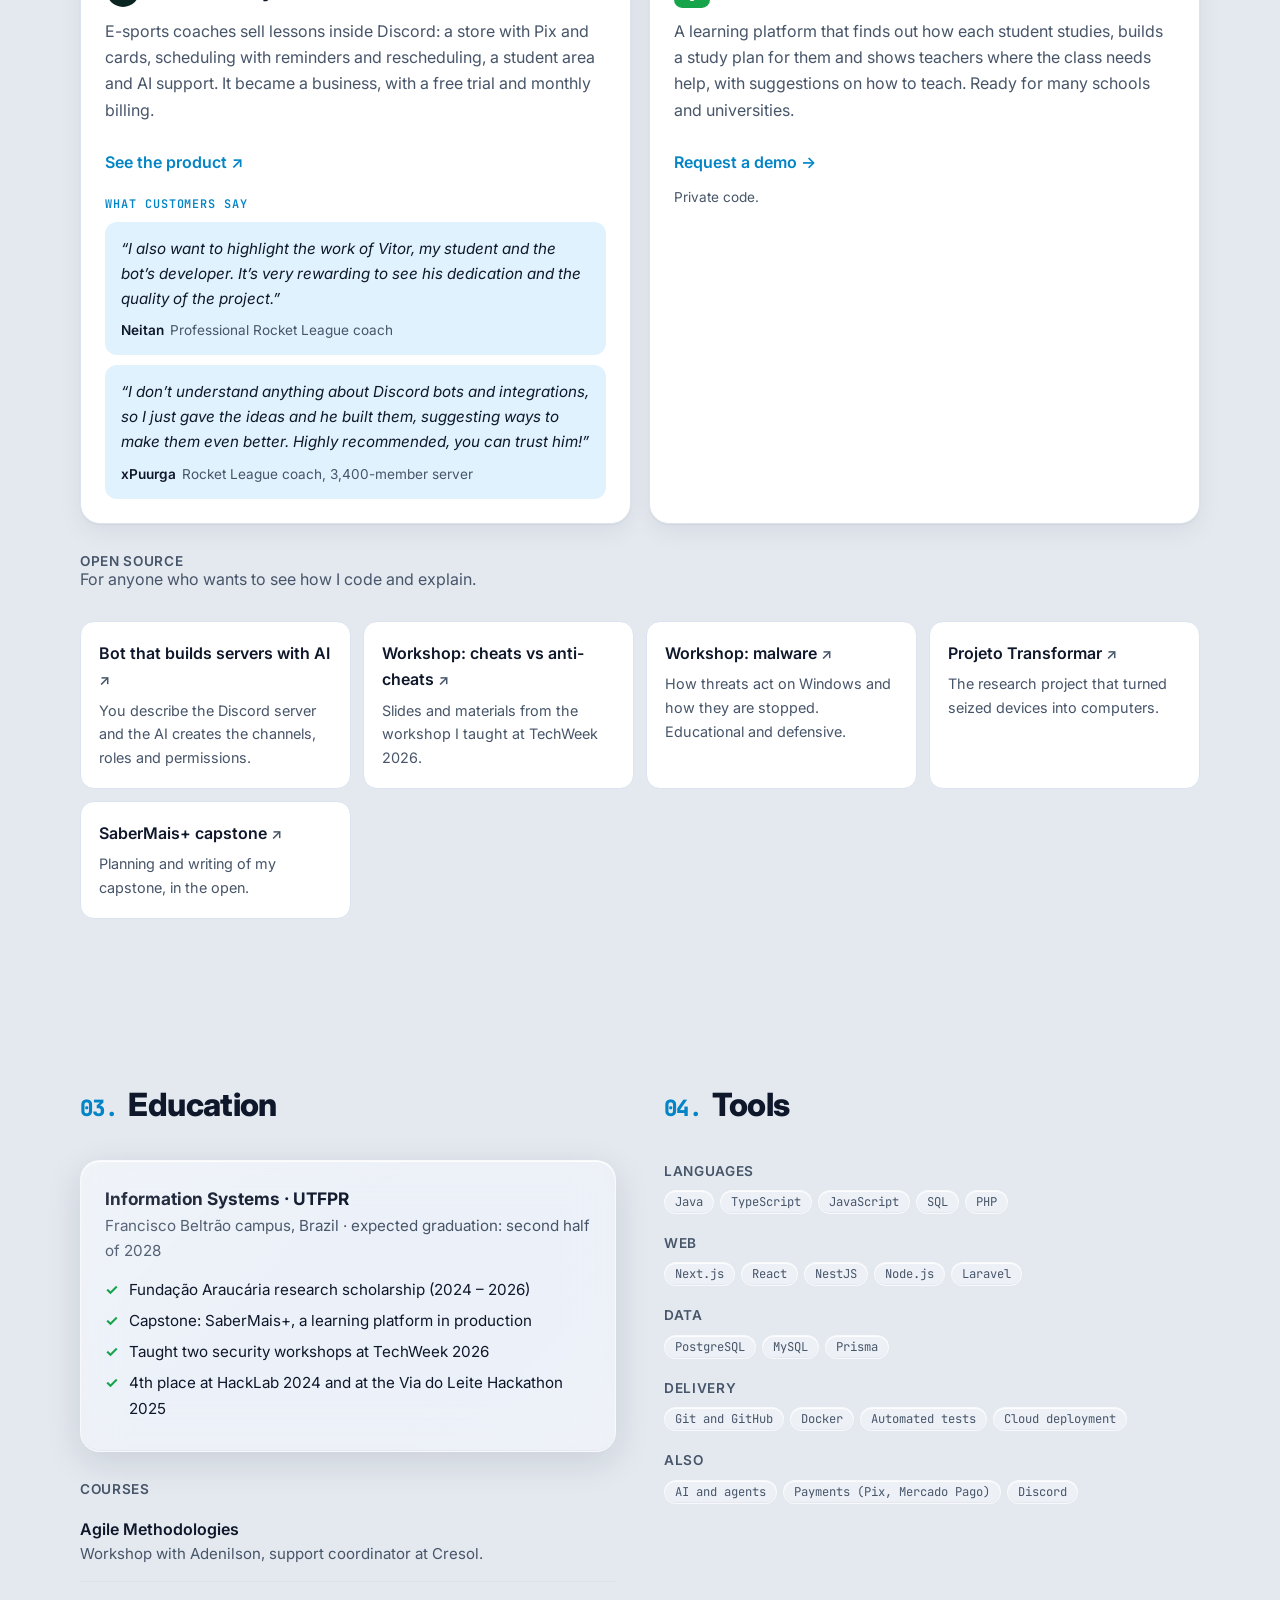
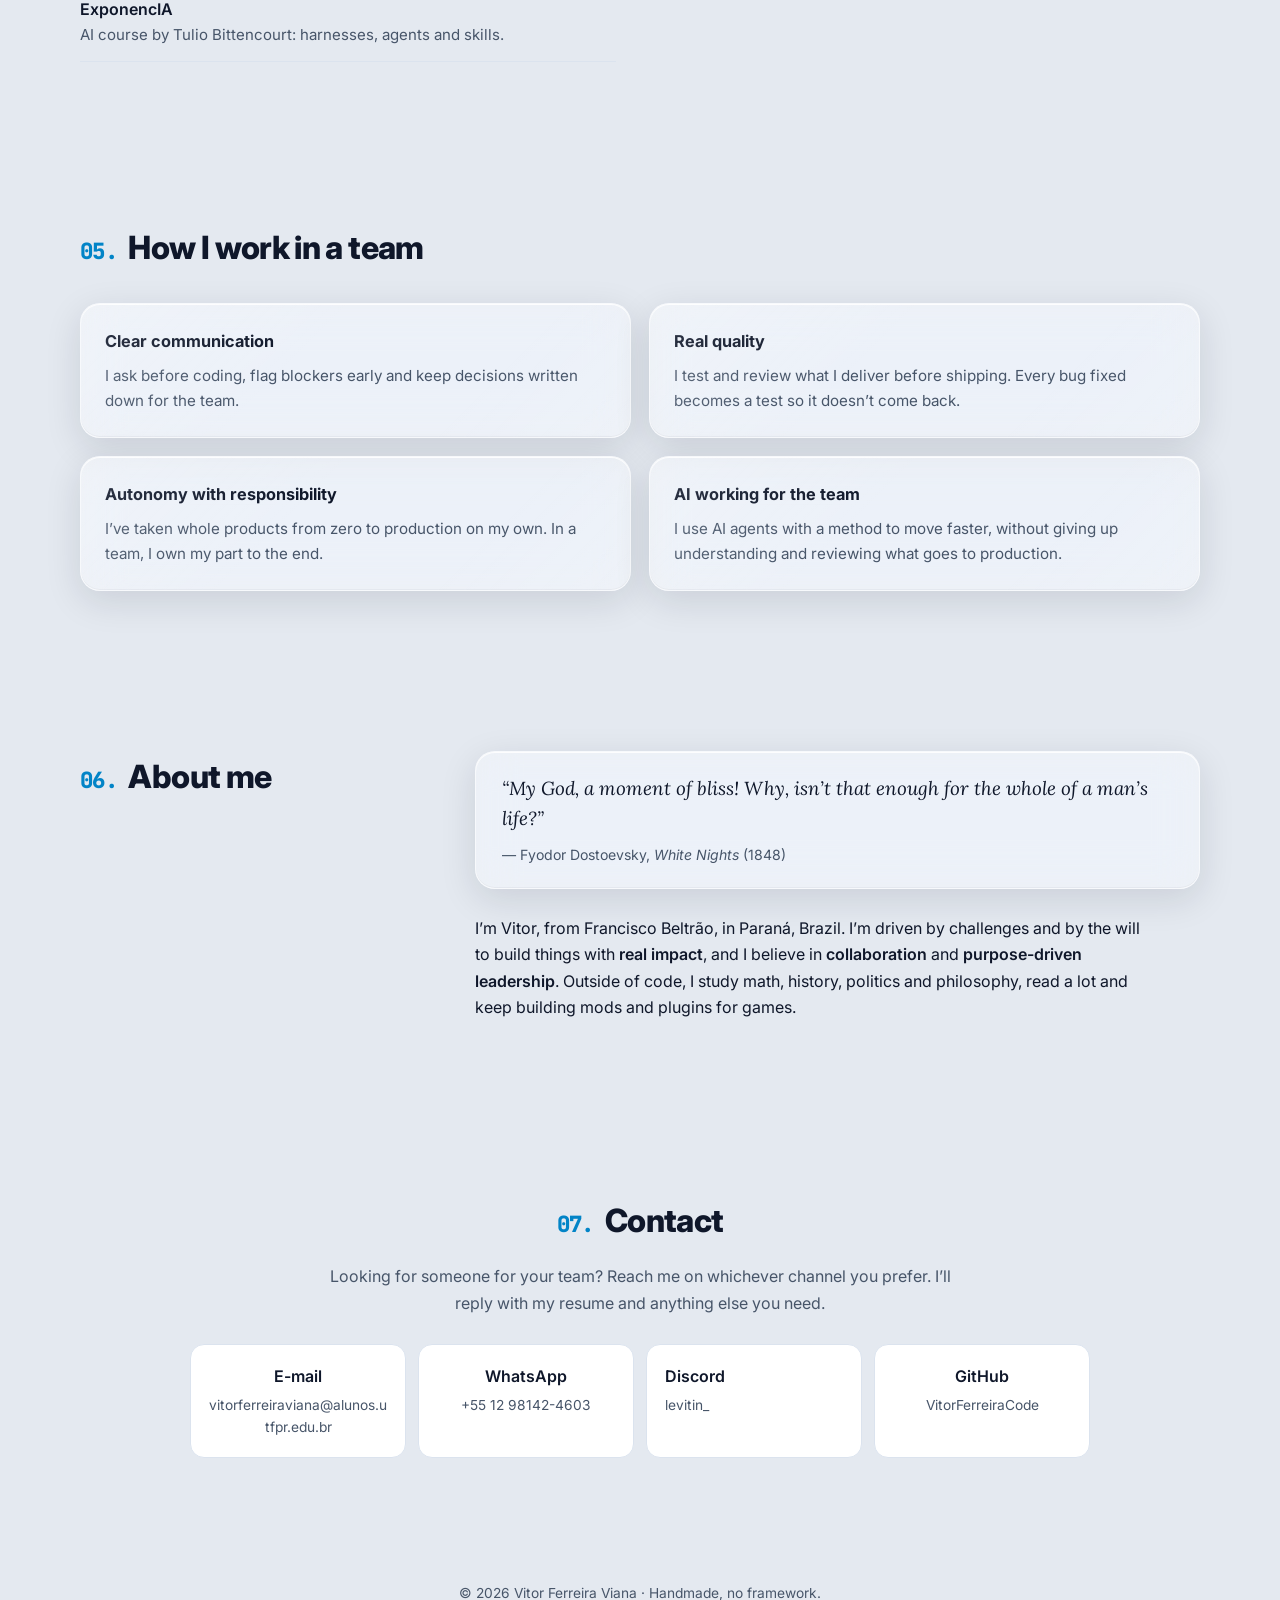
==== commit 9d935444: "feat: adicionando trajetória, pilares, prints e depoimentos com foco em vagas CLT Co-Authored-By: Cl" ====
--- a/en/index.html
+++ b/en/index.html
@@ -3,16 +3,15 @@
 <head>
   <meta charset="utf-8">
   <meta name="viewport" content="width=device-width, initial-scale=1">
-  <title>Vitor Ferreira Viana — Full stack developer</title>
-  <meta name="description" content="Full stack developer who takes systems from idea to production: a sales platform with real payments, an AI-powered learning platform and Java development at a software company. TechWeek 2025 coordinator and founder of TypeX Junior Enterprise.">
-  <meta property="og:title" content="Vitor Ferreira Viana — Full stack developer">
-  <meta property="og:description" content="Systems in production with real customers: sales with Pix and cards, an AI learning platform, an online store. Development, leadership and communication.">
+  <title>Vitor Ferreira Viana — Full Stack Developer (Java and TypeScript)</title>
+  <meta name="description" content="Full Stack Developer (Java and TypeScript) open to full-time roles. Developer at a software company, two products of my own in production, Information Systems student at UTFPR (Brazil), founder of TypeX Junior Enterprise and TechWeek 2025 coordinator.">
+  <meta property="og:title" content="Vitor Ferreira Viana — Full Stack Developer (Java and TypeScript)">
+  <meta property="og:description" content="Full Stack Developer (Java and TypeScript) open to full-time roles. Developer at a software company, two products of my own in production, Information Systems student at UTFPR (Brazil), founder of TypeX Junior Enterprise and TechWeek 2025 coordinator.">
   <meta property="og:type" content="website">
   <meta property="og:url" content="https://vitorferreiracode.github.io/en/">
   <meta name="theme-color" content="#0b1120">
   <link rel="alternate" hreflang="pt-BR" href="https://vitorferreiracode.github.io/">
   <link rel="alternate" hreflang="en" href="https://vitorferreiracode.github.io/en/">
-  <link rel="alternate" hreflang="fr" href="https://vitorferreiracode.github.io/fr/">
   <link rel="icon" href="../assets/favicon.svg" type="image/svg+xml">
   <link rel="preconnect" href="https://fonts.googleapis.com">
   <link rel="preconnect" href="https://fonts.gstatic.com" crossorigin>
@@ -32,14 +31,13 @@
         <span class="logo__marca">VF</span><span class="logo__nome">VitorFerreira<span>Code</span></span>
       </a>
       <nav class="menu" aria-label="Sections">
+        <a href="#trajetoria">Journey</a>
         <a href="#projetos">Projects</a>
-        <a href="#lideranca">Leadership</a>
-        <a href="#trabalho">Experience</a>
-        <a href="#quem-sou">About</a>
         <a href="#formacao">Education</a>
+        <a href="#sobre">About</a>
         <a href="#contato">Contact</a>
       </nav>
-      <div class="idioma-site" aria-label="Site language"><a href="../" lang="pt-BR">PT</a><a href="../en/" aria-current="page" lang="en">EN</a><a href="../fr/" lang="fr">FR</a></div>
+      <div class="idioma-site" aria-label="Site language"><a href="../" lang="pt-BR">PT</a><a href="./" aria-current="page" lang="en">EN</a></div>
       <button class="tema" type="button" aria-label="Toggle light/dark theme">
         <svg class="tema__sol" viewBox="0 0 24 24" aria-hidden="true"><circle cx="12" cy="12" r="4.5"/><path d="M12 1.5v2.5M12 20v2.5M4.6 4.6l1.8 1.8M17.6 17.6l1.8 1.8M1.5 12H4M20 12h2.5M4.6 19.4l1.8-1.8M17.6 6.4l1.8-1.8"/></svg>
         <svg class="tema__lua" viewBox="0 0 24 24" aria-hidden="true"><path d="M20.5 14.5A8.5 8.5 0 0 1 9.5 3.5a8.5 8.5 0 1 0 11 11z"/></svg>
@@ -48,34 +46,19 @@
   </header>
 
   <main id="conteudo">
-    <!-- HERO -->
-    <section class="hero" id="inicio">
-      <div class="largura hero__grade">
-        <div>
-          <p class="sobretitulo"><span class="ponto"></span> Available for projects and opportunities</p>
-          <h1>Vitor Ferreira Viana</h1>
-          <p class="hero__papel">
-            <span class="mono">&gt;</span> <span class="digitando" data-frases='["Full stack developer","Creator of VeenuX Payments and SaberMais+","TechWeek 2025 coordinator","Founder of TypeX Junior Enterprise"]'>Full stack developer</span><span class="cursor" aria-hidden="true">_</span>
-          </p>
-          <p class="hero__texto">I turn ideas into systems in production, and systems in production into results. On my own, I built a <b>sales platform with real payments</b> used by paying customers and an <b>AI-powered learning platform</b>, and I work as a <b>Java developer</b> at a software company. Beyond code, I coordinate events, speak in public and have founded and led a company.</p>
-          <div class="acoes">
-            <a class="botao botao--forte" href="#projetos">See what I’ve delivered</a>
-            <a class="botao" href="#contato">Let’s talk</a>
-          </div>
-        </div>
-        <div class="terminal" aria-label="Summary in terminal format">
-          <div class="terminal__barra"><i></i><i></i><i></i><span>~/vitor</span></div>
-<pre class="terminal__corpo"><span class="p">$</span> whoami
-Vitor Ferreira Viana
-<span class="p">$</span> cat stack.txt
-Java · TypeScript · SQL · PostgreSQL
-Next.js · NestJS · Node · Docker
-<span class="p">$</span> ls ./projects
-<span class="d">veenux-payments/</span>  <span class="d">sabermais+/</span>
-<span class="d">f1sul.com.br/</span>  <span class="d">pgrs-plus/</span>  <span class="d">bot-ia/</span>
-<span class="p">$</span> cat hobbies.txt
-reading · video games · mods and plugins
-<span class="p">$</span> <span class="cursor">▍</span></pre>
+    <!-- TOPO -->
+    <section class="hero hero--h" id="inicio">
+      <div class="largura">
+        <p class="sobretitulo"><span class="ponto"></span> Open to full-time roles · remote in Brazil or hybrid in Paraná</p>
+        <h1>Vitor Ferreira Viana</h1>
+        <p class="hero__papel">
+          <span class="mono">&gt;</span> <span class="digitando" data-frases='["Full Stack Developer · Java and TypeScript","Creator of VeenuX Payments and SaberMais+","TechWeek 2025 coordinator","Founder of TypeX Junior Enterprise"]'>Full Stack Developer · Java and TypeScript</span><span class="cursor" aria-hidden="true">_</span>
+        </p>
+        <p class="hero__texto">In two years, I went from <b>research scholarship student</b> to <b>developer at a company</b>, with <b>two products of my own in production</b> and a <b>junior enterprise I founded</b>. I code, study, build businesses and lead.</p>
+        <div class="acoes">
+          <a class="botao botao--forte" href="#trajetoria">See my journey</a>
+          <a class="botao" href="https://wa.me/5512981424603" target="_blank" rel="noopener noreferrer">WhatsApp</a>
+          <a class="botao" href="https://github.com/VitorFerreiraCode" target="_blank" rel="noopener noreferrer">GitHub</a>
         </div>
       </div>
     </section>
@@ -88,7 +71,6 @@
           <div class="faixa-cv__botoes">
             <a class="cv" href="../assets/curriculo/curriculo-vitor-ferreira-viana-pt.pdf" target="_blank" rel="noopener noreferrer"><span class="cv__sigla">PT</span><span>Português</span><svg viewBox="0 0 24 24" aria-hidden="true"><path d="M12 4v11M7 10l5 5 5-5M5 20h14"/></svg></a>
             <a class="cv" href="../assets/curriculo/resume-vitor-ferreira-viana-en.pdf" target="_blank" rel="noopener noreferrer"><span class="cv__sigla">EN</span><span>English</span><svg viewBox="0 0 24 24" aria-hidden="true"><path d="M12 4v11M7 10l5 5 5-5M5 20h14"/></svg></a>
-            <a class="cv" href="../assets/curriculo/cv-vitor-ferreira-viana-fr.pdf" target="_blank" rel="noopener noreferrer"><span class="cv__sigla">FR</span><span>Français</span><svg viewBox="0 0 24 24" aria-hidden="true"><path d="M12 4v11M7 10l5 5 5-5M5 20h14"/></svg></a>
           </div>
         </div>
         <div class="faixa-cv__bloco">
@@ -102,239 +84,140 @@
       </div>
     </section>
 
-    <!-- DESTAQUES -->
-    <section class="secao secao--fina" id="destaques">
-      <div class="largura">
-        <ul class="conquistas">
-          <li><span class="conquistas__icone" aria-hidden="true">◆</span><div><b>I ship products, not just code</b><span>From database to deployment, on my own. VeenuX Payments and SaberMais+ are live, with real users.</span></div></li>
-          <li><span class="conquistas__icone" aria-hidden="true">◆</span><div><b>Software that moves money</b><span>Pix, cards and Mercado Pago in production: real sales run through what I built.</span></div></li>
-          <li><span class="conquistas__icone" aria-hidden="true">◆</span><div><b>I lead people</b><span>Coordinated TechWeek 2025 (200+ students), organized the 2026 edition (150+) and founded a junior enterprise with 45 members.</span></div></li>
-          <li><span class="conquistas__icone" aria-hidden="true">◆</span><div><b>I communicate clearly</b><span>Moderated the talk by LVMH’s CFO and teach information security to beginners.</span></div></li>
-        </ul>
+    <!-- PILARES -->
+    <section class="secao secao--fina" id="pilares">
+      <div class="largura pilares">
+          <article class="pilar pilar--prog"><p class="pilar__nome">Developer</p><h3>Code in production</h3><ul><li>Java on a system used by companies</li><li>Two products of my own, live with users</li><li>Payments, AI and dashboards</li></ul></article>
+          <article class="pilar pilar--acad"><p class="pilar__nome">Academic</p><h3>UTFPR and research</h3><ul><li>Information Systems degree</li><li>Fundação Araucária research scholarship</li><li>Capstone project that became a product</li></ul></article>
+          <article class="pilar pilar--empr"><p class="pilar__nome">Entrepreneur</p><h3>Businesses from scratch</h3><ul><li>Founded TypeX Junior Enterprise</li><li>Over BRL 10,000 in year one</li><li>VeenuX with paying customers</li></ul></article>
+          <article class="pilar pilar--lider"><p class="pilar__nome">Leader</p><h3>People and stage</h3><ul><li>Coordinated TechWeek 2025 (200+)</li><li>Helped organize the 2026 edition (150+)</li><li>Moderated LVMH’s CFO on stage</li></ul></article>
+      </div>
+    </section>
+
+    <!-- TRAJETÓRIA -->
+    <section class="secao" id="trajetoria">
+      <div class="largura">
+        <h2 class="titulo"><span class="mono">01.</span> Journey</h2>
+        <div class="linha">
+          <div class="linha__ano linha__ano--agora">today</div>
+          <div class="linha__trilho" aria-hidden="true"><i></i></div>
+          <div class="linha__itens">
+              <article class="marco"><div class="tags"><span class="tag tag--prog">Developer</span></div><h3>Software developer at Axdoc</h3><p>I develop and maintain, as part of a team, a Java electronic document management system used by companies. I also record the product’s video tutorials.</p></article>
+              <article class="marco"><div class="tags"><span class="tag tag--prog">Developer</span><span class="tag tag--empr">Entrepreneur</span></div><h3>VeenuX Payments live, with customers</h3><p>A platform where coaches sell lessons right inside Discord. I handle everything myself: product, code, billing and support.</p></article>
+              <article class="marco"><div class="tags"><span class="tag tag--lider">Leader</span></div><h3>TechWeek 2026 · 150+ students</h3><p>Helped with the event’s organization and decisions, and taught two information security workshops.</p></article>
+          </div>
+          <div class="linha__ano">2025</div>
+          <div class="linha__trilho" aria-hidden="true"><i></i></div>
+          <div class="linha__itens linha__itens--duas">
+              <article class="marco"><div class="tags"><span class="tag tag--empr">Entrepreneur</span><span class="tag tag--lider">Leader</span></div><h3>Founded and led TypeX Junior Enterprise</h3><p>45 members and 7 directors, over BRL 10,000 in revenue in the first year, and the EJ Iniciativa (Vértice 2025) and EJ Aspirante (Vendaval 2025) awards.</p></article>
+              <article class="marco"><div class="tags"><span class="tag tag--lider">Leader</span></div><h3>Coordinated TechWeek 2025 · 200+ students</h3><p>Led the organizing team, brought in speakers, closed sponsorships and partnerships, and put together the schedule and promotion. Moderated the talk by Julien Decultot, CFO of LVMH.</p></article>
+              <article class="marco"><div class="tags"><span class="tag tag--acad">Academic</span><span class="tag tag--prog">Developer</span></div><h3>SaberMais+, my capstone, becomes a product</h3><p>A learning platform that understands how each student studies and helps teachers adapt to their class.</p></article>
+              <article class="marco"><div class="tags"><span class="tag tag--prog">Developer</span></div><h3>Via do Leite Hackathon · 4th place</h3><p>A solution built as a team, under time pressure.</p></article>
+              <article class="marco"><div class="tags"><span class="tag tag--prog">Developer</span></div><h3>First jobs as a developer</h3><p>Web systems and websites for clients at TriXX Software and DNS Agência, working remotely.</p></article>
+          </div>
+          <div class="linha__ano">2024</div>
+          <div class="linha__trilho linha__trilho--fim" aria-hidden="true"><i></i></div>
+          <div class="linha__itens">
+              <article class="marco"><div class="tags"><span class="tag tag--acad">Academic</span></div><h3>Fundação Araucária research scholarship</h3><p>Projeto Transformar: devices seized by Brazil’s Federal Revenue Service became computers for under-resourced schools.</p></article>
+              <article class="marco"><div class="tags"><span class="tag tag--prog">Developer</span></div><h3>HackLab 2024 · 4th place</h3><p>My first team programming competition.</p></article>
+          </div>
+        </div>
       </div>
     </section>
 
     <!-- PROJETOS -->
-    <section class="secao" id="projetos">
-      <div class="largura">
-        <h2 class="titulo"><span class="mono">01.</span> Projects</h2>
-        <p class="intro">Products I conceived, built and keep running. Not exercises: they have real customers, payments and users.</p>
-
-        <article class="caso">
-          <div class="caso__cabeca">
-            <p class="etiqueta">SaaS · in production with customers</p>
-            <h3 class="caso__marca"><img src="../assets/projetos/veenux-payments.svg" alt="" width="40" height="40"><a href="https://vnxbot.mivsistemas.com/conheca" target="_blank" rel="noopener noreferrer">VeenuX Payments <span aria-hidden="true">↗</span></a></h3>
-            <p class="caso__sub">A platform for coaches to sell lessons right inside Discord</p>
-            <div class="chips"><span>Next.js</span><span>discord.js</span><span>PostgreSQL</span><span>Mercado Pago</span><span>AI</span></div>
-          </div>
-          <div class="caso__corpo">
-            <div><h4>The problem</h4><p>E-sports coaches sold lessons through chat messages: manual billing, schedules lost in conversations and students forgotten after the purchase.</p></div>
-            <div><h4>What I delivered</h4><p>A store inside Discord with Pix and cards, scheduling with reminders and automatic rescheduling, a student area showing their progress and AI support that answers tickets on its own.</p></div>
-            <div><h4>The result</h4><p>It became a business: free trial, self-service sign-up and monthly billing by revenue tier. Sales money goes straight into the coach’s account.</p></div>
-          </div>
-          <a class="link" href="https://vnxbot.mivsistemas.com/conheca" target="_blank" rel="noopener noreferrer" aria-label="Open the VeenuX Payments page (new tab)">Discover VeenuX Payments <span aria-hidden="true">↗</span></a>
-        </article>
-
-        <article class="destaque">
-          <div class="destaque__texto">
-            <p class="etiqueta">Learning platform · capstone project · in production</p>
-            <h3 class="caso__marca"><img src="../assets/projetos/sabermais.svg" class="quadrado" alt="" width="40" height="40">SaberMais+</h3>
-            <p class="caso__sub">The learning platform that adapts to each student</p>
-            <p>On a typical learning platform, every student gets the same path and the teacher can’t see how the class studies. <b>SaberMais+</b> finds each student’s study profile with <b>LASSI</b>, a questionnaire validated in Brazil, builds a study plan for them and shows the teacher <b>where the class needs help</b>.</p>
-            <ul class="lista-check">
-              <li><b>Ready for many schools and universities</b>, with each institution’s data kept separate and protected.</li>
-              <li><b>Everything a school uses day to day:</b> classes, content, assignments, quizzes, forum, grades, attendance and gamification.</li>
-              <li><b>AI that teaches without doing the work:</b> it explains the content and suggests to the teacher how to teach the class.</li>
-              <li><b>Over 340 automated tests</b> check the system before every update.</li>
-            </ul>
-            <div class="chips"><span>Next.js</span><span>NestJS</span><span>Prisma</span><span>PostgreSQL</span><span>AI</span></div>
-            <p class="privado">Research with real classes planned for 2027. Private code.</p>
-            <a class="link" href="#contato">Request a demo <span aria-hidden="true">→</span></a>
-          </div>
-          <div class="destaque__arte" aria-hidden="true">
-            <div class="mini-ui">
-              <div class="mini-ui__barra"><span class="sm">+</span> <span>SaberMais<b>+</b></span></div>
-              <div class="mini-ui__linha"><span>Time management</span><i style="--v:42%"></i></div>
-              <div class="mini-ui__linha"><span>Motivation</span><i style="--v:78%"></i></div>
-              <div class="mini-ui__linha"><span>Concentration</span><i style="--v:55%"></i></div>
-              <div class="mini-ui__linha"><span>Self-testing</span><i style="--v:64%"></i></div>
-              <div class="mini-ui__dica">Tip: split your week into 25-min blocks (pomodoro) for the hardest subjects.</div>
+    <section class="secao secao--alt" id="projetos">
+      <div class="largura">
+        <h2 class="titulo"><span class="mono">02.</span> Projects</h2>
+        <p class="intro">The two products I built on my own that are live today, and the code I keep open.</p>
+        <div class="produtos">
+          <article class="produto">
+            <img class="produto__print" src="../assets/projetos/print-veenux.jpg" alt="VeenuX Payments store in Discord: lesson package, Pay with Pix button, approved payment and time slot selection" width="1050" height="852" loading="lazy">
+            <div class="produto__corpo">
+              <p class="etiqueta">Live · real customers</p>
+              <h3 class="caso__marca"><svg width="36" height="36" viewBox="0 0 512 512" aria-hidden="true"><circle cx="256" cy="256" r="240" fill="#0B2622"/><path d="M144 258 L226 348 L366 168" fill="none" stroke="#10B981" stroke-width="66" stroke-linecap="round" stroke-linejoin="round"/><circle cx="382" cy="140" r="26" fill="#FF7A59"/></svg>VeenuX Payments</h3>
+              <p>E-sports coaches sell lessons inside Discord: a store with Pix and cards, scheduling with reminders and rescheduling, a student area and AI support. It became a business, with a free trial and monthly billing.</p>
+              <a class="link" href="https://vnxbot.mivsistemas.com/conheca" target="_blank" rel="noopener noreferrer">See the product <span aria-hidden="true">↗</span></a>
+              <p class="depoimentos__titulo">What customers say</p>
+              <figure class="depoimento"><blockquote>“I also want to highlight the work of Vitor, my student and the bot’s developer. It’s very rewarding to see his dedication and the quality of the project.”</blockquote><figcaption><b>Neitan</b><span>Professional Rocket League coach</span></figcaption></figure>
+              <figure class="depoimento"><blockquote>“I don’t understand anything about Discord bots and integrations, so I just gave the ideas and he built them, suggesting ways to make them even better. Highly recommended, you can trust him!”</blockquote><figcaption><b>xPuurga</b><span>Rocket League coach, 3,400-member server</span></figcaption></figure>
             </div>
-          </div>
-        </article>
-
-        <article class="caso">
-          <div class="caso__cabeca">
-            <p class="etiqueta">Online store · in production</p>
-            <h3><a href="https://f1sul.com.br" target="_blank" rel="noopener noreferrer">f1sul.com.br <span aria-hidden="true">↗</span></a></h3>
-            <div class="chips"><span>Express</span><span>PostgreSQL</span><span>Vite</span><span>Mercado Pago</span></div>
-          </div>
-          <div class="caso__corpo">
-            <div><h4>The problem</h4><p>A retailer of Formula 1 replicas needed to sell online without calling a developer for every change.</p></div>
-            <div><h4>What I delivered</h4><p>A complete store with Mercado Pago payments, strikethrough-price promotions, customer reviews and a first-purchase discount.</p></div>
-            <div><h4>The result</h4><p>The store is live on his own domain, with a dashboard where he manages products, prices and promotions himself.</p></div>
-          </div>
-        </article>
-
-        <div class="cartoes cartoes--2">
-          <article class="cartao projeto">
-            <p class="etiqueta etiqueta--alerta">Platform · in development</p>
-            <h3>PGRS+</h3>
-            <p>Automates the <b>PGRS</b> (Solid Waste Management Plan, a document required in Brazil): the environmental engineer fills in a guided step-by-step and gets the finished document, instead of assembling it by hand.</p>
-            <div class="chips"><span>Laravel</span><span>PHP</span><span>PostgreSQL</span></div>
-            <a class="link" href="#contato">I want a preview <span aria-hidden="true">→</span></a>
           </article>
-          <article class="cartao projeto">
-            <p class="etiqueta">AI bot · open source</p>
-            <h3><a href="https://github.com/VitorFerreiraCode/bot-discord-IA" target="_blank" rel="noopener noreferrer">Bot that builds Discord servers with AI <span aria-hidden="true">↗</span></a></h3>
-            <p>You describe the server you want in a chat and the AI creates the channels, roles and permissions. The code is open: you can see exactly how I program.</p>
-            <div class="chips"><span>TypeScript</span><span>discord.js</span><span>LLMs</span></div>
-            <a class="link" href="https://github.com/VitorFerreiraCode/bot-discord-IA" target="_blank" rel="noopener noreferrer">See the code <span aria-hidden="true">↗</span></a>
+          <article class="produto">
+            <img class="produto__print" src="../assets/projetos/print-sabermais.jpg" alt="Teacher view in SaberMais+: class study profile by category and teaching suggestions" width="1656" height="1496" loading="lazy">
+            <div class="produto__corpo">
+              <p class="etiqueta">My capstone · live</p>
+              <h3 class="caso__marca"><svg width="36" height="36" viewBox="0 0 1000 1000" aria-hidden="true"><rect width="1000" height="1000" rx="230" fill="#16A34A"/><path d="M500 265V735M265 500H735" fill="none" stroke="#fff" stroke-width="145" stroke-linecap="round"/></svg>SaberMais+</h3>
+              <p>A learning platform that finds out how each student studies, builds a study plan for them and shows teachers where the class needs help, with suggestions on how to teach. Ready for many schools and universities.</p>
+              <a class="link" href="#contato">Request a demo <span aria-hidden="true">→</span></a>
+              <p class="privado">Private code.</p>
+            </div>
           </article>
         </div>
-      </div>
-    </section>
-
-    <!-- LIDERANÇA -->
-    <section class="secao secao--alt" id="lideranca">
-      <div class="largura">
-        <h2 class="titulo"><span class="mono">02.</span> Leadership & events</h2>
-        <p class="intro">I can lead a team, organize an event for hundreds of people and moderate an on-stage conversation with a multinational executive.</p>
-        <div class="cartoes cartoes--2">
-          <article class="cartao">
-            <div class="cartao__icone" aria-hidden="true"><svg viewBox="0 0 24 24"><circle cx="9" cy="8" r="3"/><path d="M3 20c0-3.3 2.7-6 6-6s6 2.7 6 6"/><circle cx="17" cy="9" r="2.4"/><path d="M15.5 14.3c2.8.3 5 2.6 5 5.7"/></svg></div>
-            <p class="etiqueta">Coordinator · TechWeek 2025</p>
-            <h3>TechWeek 2025</h3>
-            <p>I coordinated the 2025 edition of the event, with <b>over 200 students</b> taking part.</p>
-            <div class="chips"><span>Leadership</span><span>Team coordination</span><span>Event organization</span></div>
-          </article>
-          <article class="cartao">
-            <div class="cartao__icone" aria-hidden="true"><svg viewBox="0 0 24 24"><rect x="9" y="3" width="6" height="11" rx="3"/><path d="M5 11a7 7 0 0 0 14 0M12 18v3M8 21h8"/></svg></div>
-            <p class="etiqueta">Talk moderator</p>
-            <h3>Julien Decultot, CFO of LVMH</h3>
-            <p>I moderated the talk by <b>Julien Decultot</b>, CFO of <b>LVMH</b> (Louis Vuitton Moët Hennessy), the world’s largest luxury group, guiding the conversation between the executive and the audience.</p>
-            <div class="chips"><span>Communication</span><span>Moderation</span><span>Public speaking</span></div>
-          </article>
-          <article class="cartao">
-            <div class="cartao__icone" aria-hidden="true"><svg viewBox="0 0 24 24"><rect x="3" y="5" width="18" height="16" rx="2"/><path d="M3 10h18M8 3v4M16 3v4"/><path d="M9 15l2 2 4-4"/></svg></div>
-            <p class="etiqueta">Organizer · TechWeek 2026</p>
-            <h3>TechWeek 2026</h3>
-            <p>I organized the 2026 edition, with <b>over 150 students</b>, and also taught two security workshops at the event.</p>
-            <div class="chips"><span>Organization</span><span>Planning</span><span>Communication</span></div>
-          </article>
-          <article class="cartao">
-            <div class="cartao__icone" aria-hidden="true"><svg viewBox="0 0 24 24"><path d="M3 21h18M5 21V8l7-5 7 5v13"/><path d="M9 21v-6h6v6"/></svg></div>
-            <p class="etiqueta">Founder and president · Jan 2025 – Jul 2026</p>
-            <h3>TypeX Junior Enterprise</h3>
-            <p>I founded my program’s junior enterprise from scratch and led it: <b>45 members</b>, 7 directors and over <b>BRL 10,000</b> in revenue in the first year. <b>EJ Iniciativa</b> (Vértice 2025) and <b>EJ Aspirante</b> (Vendaval 2025) awards.</p>
-            <div class="chips"><span>Management</span><span>Sales</span><span>Entrepreneurship</span></div>
-          </article>
-        </div>
-      </div>
-    </section>
-
-    <!-- EXPERIÊNCIA -->
-    <section class="secao" id="trabalho">
+        <h3 class="trabalho__anteriores">Open source</h3>
+        <p class="intro">For anyone who wants to see how I code and explain.</p>
+        <div class="repos">
+          <a class="repo" href="https://github.com/VitorFerreiraCode/bot-discord-IA" target="_blank" rel="noopener noreferrer"><b>Bot that builds servers with AI <span aria-hidden="true">↗</span></b><span>You describe the Discord server and the AI creates the channels, roles and permissions.</span></a>
+          <a class="repo" href="https://github.com/VitorFerreiraCode/oficina-cheat-e-anticheat" target="_blank" rel="noopener noreferrer"><b>Workshop: cheats vs anti-cheats <span aria-hidden="true">↗</span></b><span>Slides and materials from the workshop I taught at TechWeek 2026.</span></a>
+          <a class="repo" href="https://github.com/VitorFerreiraCode/oficina-malwares" target="_blank" rel="noopener noreferrer"><b>Workshop: malware <span aria-hidden="true">↗</span></b><span>How threats act on Windows and how they are stopped. Educational and defensive.</span></a>
+          <a class="repo" href="https://github.com/ProjetoTransformar/projeto-transformar" target="_blank" rel="noopener noreferrer"><b>Projeto Transformar <span aria-hidden="true">↗</span></b><span>The research project that turned seized devices into computers.</span></a>
+          <a class="repo" href="https://github.com/VitorFerreiraCode/tcc-sabermais" target="_blank" rel="noopener noreferrer"><b>SaberMais+ capstone <span aria-hidden="true">↗</span></b><span>Planning and writing of my capstone, in the open.</span></a>
+        </div>
+      </div>
+    </section>
+
+    <!-- FORMAÇÃO E FERRAMENTAS -->
+    <section class="secao" id="formacao">
       <div class="largura duas">
         <div>
-          <h2 class="titulo"><span class="mono">03.</span> Experience</h2>
-          <article class="cartao trabalho">
-            <p class="etiqueta">Junior Developer III · Jan 2026 – present</p>
-            <h3>Axdoc</h3>
-            <p>I develop and maintain an electronic document management system (EDMS) in Java: new features, integrations with partners’ systems and production support. I also record the product’s video tutorials.</p>
-            <div class="chips"><span>Java</span><span>VRaptor</span><span>JSP</span><span>PostgreSQL</span><span>Docker</span></div>
+          <h2 class="titulo"><span class="mono">03.</span> Education</h2>
+          <article class="cartao formacao">
+            <h3>Information Systems · UTFPR</h3>
+            <p class="formacao__sub">Francisco Beltrão campus, Brazil · expected graduation: second half of 2028</p>
+            <ul class="lista-check"><li>Fundação Araucária research scholarship (2024 – 2026)</li><li>Capstone: SaberMais+, a learning platform in production</li><li>Taught two security workshops at TechWeek 2026</li><li>4th place at HackLab 2024 and at the Via do Leite Hackathon 2025</li></ul>
           </article>
-          <h3 class="trabalho__anteriores">Previous experience</h3>
+          <h3 class="trabalho__anteriores">Courses</h3>
           <ul class="trajetoria">
-            <li><b>TriXX Software — Junior Developer I</b><span>Remote freelance · Jan 2025 – Mar 2026. Web systems with PHP, PostgreSQL, JavaScript and Docker, focused on streamlining processes and improving the user experience.</span></li>
-            <li><b>DNS Agência de Marketing — Junior Developer I</b><span>Remote freelance · Aug 2025 – Jul 2026. Websites and projects with WordPress and MySQL.</span></li>
+            <li><b>Agile Methodologies</b><span>Workshop with Adenilson, support coordinator at Cresol.</span></li>
+            <li><b>ExponencIA</b><span>AI course by Tulio Bittencourt: harnesses, agents and skills.</span></li>
           </ul>
         </div>
         <div>
-          <h2 class="titulo"><span class="mono">04.</span> Stack</h2>
+          <h2 class="titulo"><span class="mono">04.</span> Tools</h2>
           <div class="stack">
-            <div><h4>Languages</h4><div class="chips"><span>Java</span><span>TypeScript</span><span>JavaScript</span><span>SQL</span><span>PHP</span><span>HTML/CSS</span></div></div>
-            <div><h4>Web</h4><div class="chips"><span>Next.js</span><span>React</span><span>NestJS</span><span>Node.js</span><span>Express</span><span>Laravel</span><span>Tailwind</span></div></div>
-            <div><h4>Data</h4><div class="chips"><span>PostgreSQL</span><span>MySQL</span><span>Prisma</span><span>Drizzle</span></div></div>
-            <div><h4>Infra & quality</h4><div class="chips"><span>Docker</span><span>GitHub Actions</span><span>Railway</span><span>Vitest</span><span>Playwright</span></div></div>
-            <div><h4>Also</h4><div class="chips"><span>discord.js</span><span>AI and agents</span><span>Payments (Pix, Mercado Pago)</span><span>Reverse engineering</span></div></div>
-          </div>
-        </div>
-      </div>
-    </section>
-
-    <!-- QUEM SOU EU -->
-    <section class="secao secao--alt" id="quem-sou">
+            <div><h4>Languages</h4><div class="chips"><span>Java</span><span>TypeScript</span><span>JavaScript</span><span>SQL</span><span>PHP</span></div></div>
+            <div><h4>Web</h4><div class="chips"><span>Next.js</span><span>React</span><span>NestJS</span><span>Node.js</span><span>Laravel</span></div></div>
+            <div><h4>Data</h4><div class="chips"><span>PostgreSQL</span><span>MySQL</span><span>Prisma</span></div></div>
+            <div><h4>Delivery</h4><div class="chips"><span>Git and GitHub</span><span>Docker</span><span>Automated tests</span><span>Cloud deployment</span></div></div>
+            <div><h4>Also</h4><div class="chips"><span>AI and agents</span><span>Payments (Pix, Mercado Pago)</span><span>Discord</span></div></div>
+          </div>
+        </div>
+      </div>
+    </section>
+
+    <!-- EM TIME -->
+    <section class="secao secao--alt" id="time">
+      <div class="largura">
+        <h2 class="titulo"><span class="mono">05.</span> How I work in a team</h2>
+        <div class="cartoes cartoes--2 principios">
+          <article class="cartao"><h3>Clear communication</h3><p>I ask before coding, flag blockers early and keep decisions written down for the team.</p></article>
+          <article class="cartao"><h3>Real quality</h3><p>I test and review what I deliver before shipping. Every bug fixed becomes a test so it doesn’t come back.</p></article>
+          <article class="cartao"><h3>Autonomy with responsibility</h3><p>I’ve taken whole products from zero to production on my own. In a team, I own my part to the end.</p></article>
+          <article class="cartao"><h3>AI working for the team</h3><p>I use AI agents with a method to move faster, without giving up understanding and reviewing what goes to production.</p></article>
+        </div>
+      </div>
+    </section>
+
+    <!-- SOBRE MIM -->
+    <section class="secao" id="sobre">
       <div class="largura sobre">
-        <h2 class="titulo"><span class="mono">05.</span> About me</h2>
+        <h2 class="titulo"><span class="mono">06.</span> About me</h2>
         <div class="sobre__texto">
           <figure class="citacao citacao--abertura">
             <blockquote>“My God, a moment of bliss! Why, isn’t that enough for the whole of a man’s life?”</blockquote>
             <figcaption>— Fyodor Dostoevsky, <i>White Nights</i> (1848)</figcaption>
           </figure>
-          <p>I’m Vitor, from Francisco Beltrão, in southern Brazil. I’m driven by challenges and by the will to build things with <b>real impact</b>. I believe in the power of <b>collaboration</b>, in <b>purpose-driven leadership</b> and in technology as a means of <b>transformation</b>.</p>
-          <p>That’s what led me to found a junior enterprise, to turn seized devices into computers for schools and to teach workshops for people just starting out. I love learning, and even more, sharing what I’ve learned.</p>
-          <p>Outside of code, I like studying <b>mathematics, history, politics and philosophy</b>. I’m a <b>reader</b>, I enjoy <b>video games</b>, and I’m always building <b>mods, plugins, textures</b> and whatever else can be created inside games.</p>
-        </div>
-      </div>
-    </section>
-
-    <!-- FORMAÇÃO -->
-    <section class="secao" id="formacao">
-      <div class="largura">
-        <h2 class="titulo"><span class="mono">06.</span> Education</h2>
-        <p class="intro">Bachelor’s in Information Systems at UTFPR, Francisco Beltrão campus (<b>in progress</b>). In and out of the classroom, I learned to build, to teach and to bring technology to those who need it.</p>
-        <div class="cartoes cartoes--3">
-          <article class="cartao">
-            <div class="cartao__icone" aria-hidden="true"><svg viewBox="0 0 24 24"><rect x="4" y="4" width="16" height="12" rx="2"/><path d="M8 20h8M12 16v4"/><path d="M9 10l2 2 4-4"/></svg></div>
-            <p class="etiqueta">Fundação Araucária scholarship · Aug 2024 – Mar 2026</p>
-            <h3><a href="https://github.com/ProjetoTransformar/projeto-transformar" target="_blank" rel="noopener noreferrer">Projeto Transformar <span aria-hidden="true">↗</span></a></h3>
-            <p>TV boxes seized by Brazil’s Federal Revenue Service became <b>computers for under-resourced schools</b>, running Linux (Armbian). We also built clusters and power banks from reused material.</p>
-          </article>
-          <article class="cartao">
-            <div class="cartao__icone" aria-hidden="true"><svg viewBox="0 0 24 24"><path d="M12 3l8 3v6c0 4.5-3.4 8.3-8 9-4.6-.7-8-4.5-8-9V6z"/><path d="M9 12l2 2 4-4"/></svg></div>
-            <p class="etiqueta">Workshop I taught · TechWeek 2026</p>
-            <h3>The Invisible War: Cheats vs Anti-cheats</h3>
-            <p>How internal, external, kernel and DMA cheats work, and how anti-cheats like Vanguard, EAC, BattlEye and VAC detect them.</p>
-            <a class="link" href="https://github.com/VitorFerreiraCode/oficina-cheat-e-anticheat" target="_blank" rel="noopener noreferrer">Slides and materials <span aria-hidden="true">↗</span></a>
-          </article>
-          <article class="cartao">
-            <div class="cartao__icone" aria-hidden="true"><svg viewBox="0 0 24 24"><circle cx="12" cy="12" r="3"/><path d="M12 2v4M12 18v4M2 12h4M18 12h4M5 5l2.8 2.8M16.2 16.2 19 19M5 19l2.8-2.8M16.2 7.8 19 5"/></svg></div>
-            <p class="etiqueta">Workshop I taught · TechWeek 2026</p>
-            <h3>Malware: infection, persistence and data theft</h3>
-            <p>How threats behave on Windows and how they are detected and stopped, with a harmless infostealer simulator. Educational and defensive only.</p>
-            <a class="link" href="https://github.com/VitorFerreiraCode/oficina-malwares" target="_blank" rel="noopener noreferrer">Slides and materials <span aria-hidden="true">↗</span></a>
-          </article>
-        </div>
-        <h3 class="trabalho__anteriores">Courses</h3>
-        <div class="cartoes cartoes--2">
-          <article class="cartao">
-            <div class="cartao__icone" aria-hidden="true"><svg viewBox="0 0 24 24"><path d="M4 12a8 8 0 0 1 14-5.3M20 12a8 8 0 0 1-14 5.3"/><path d="M18 3v4h-4M6 21v-4h4"/></svg></div>
-            <p class="etiqueta">Workshop</p>
-            <h3>Agile Methodologies</h3>
-            <p>Agile methodologies workshop with <b>Adenilson</b>, support coordinator at <b>Cresol</b>.</p>
-            <div class="chips"><span>Agile methodologies</span><span>Teamwork</span></div>
-          </article>
-          <article class="cartao">
-            <div class="cartao__icone" aria-hidden="true"><svg viewBox="0 0 24 24"><rect x="5" y="7" width="14" height="12" rx="3"/><path d="M12 3v4M9 12h.01M15 12h.01M9.5 16h5"/><path d="M2 12h3M19 12h3"/></svg></div>
-            <p class="etiqueta">AI course</p>
-            <h3>ExponencIA</h3>
-            <p>Artificial intelligence course by <b>Tulio Bittencourt</b>: <b>harnesses</b>, <b>agents</b> and <b>skills</b>, which I already use in my day-to-day development.</p>
-            <div class="chips"><span>Harness</span><span>Agents</span><span>Skills</span></div>
-          </article>
-        </div>
-      </div>
-    </section>
-
-    <!-- COMO É TRABALHAR COMIGO -->
-    <section class="secao secao--alt" id="como">
-      <div class="largura">
-        <h2 class="titulo"><span class="mono">07.</span> What working with me looks like</h2>
-        <div class="cartoes cartoes--2 principios">
-          <article class="cartao"><h3>You understand what’s being built</h3><p>Before coding, I understand your problem by asking clear questions. Every decision is written down, and you see the system working before delivery.</p></article>
-          <article class="cartao"><h3>It still works tomorrow</h3><p>Automated tests check everything before each update. Every bug fixed becomes a test so it doesn’t come back.</p></article>
-          <article class="cartao"><h3>Fast, without risky shortcuts</h3><p>I use AI agents with my own method, with project memory and quality checks. AI speeds things up; the responsibility for the result is mine.</p></article>
-          <article class="cartao"><h3>Easy to maintain</h3><p>Organized, documented code: any developer (or me, six months from now) understands what was done and why.</p></article>
+          <p>I’m Vitor, from Francisco Beltrão, in Paraná, Brazil. I’m driven by challenges and by the will to build things with <b>real impact</b>, and I believe in <b>collaboration</b> and <b>purpose-driven leadership</b>. Outside of code, I study math, history, politics and philosophy, read a lot and keep building mods and plugins for games.</p>
         </div>
       </div>
     </section>
@@ -342,11 +225,13 @@
     <!-- CONTATO -->
     <section class="secao contato" id="contato">
       <div class="largura">
-        <h2 class="titulo"><span class="mono">08.</span> Contact</h2>
-        <p class="intro">Have a system to get off the ground, a spot on your team or an event that needs someone on stage? Send me an email with your idea.</p>
-        <div class="acoes">
-          <a class="botao botao--forte" href="mailto:vitorferreiraviana@alunos.utfpr.edu.br">E-mail</a>
-          <a class="botao" href="https://github.com/VitorFerreiraCode" target="_blank" rel="noopener noreferrer">GitHub</a>
+        <h2 class="titulo"><span class="mono">07.</span> Contact</h2>
+        <p class="intro">Looking for someone for your team? Reach me on whichever channel you prefer. I’ll reply with my resume and anything else you need.</p>
+        <div class="contatos">
+          <a class="contato-item" href="mailto:vitorferreiraviana@alunos.utfpr.edu.br"><b>E-mail</b><span>vitorferreiraviana@alunos.utfpr.edu.br</span></a>
+          <a class="contato-item" href="https://wa.me/5512981424603" target="_blank" rel="noopener noreferrer"><b>WhatsApp</b><span>+55 12 98142-4603</span></a>
+          <button class="contato-item" type="button" data-copiar="levitin_" data-copiado="copied!" aria-label="Copy Discord username"><b>Discord</b><span>levitin_</span></button>
+          <a class="contato-item" href="https://github.com/VitorFerreiraCode" target="_blank" rel="noopener noreferrer"><b>GitHub</b><span>VitorFerreiraCode</span></a>
         </div>
       </div>
     </section>
--- a/assets/estilo.css
+++ b/assets/estilo.css
@@ -427,3 +427,73 @@
 #quem-sou .sobre__texto p { margin-inline: auto; }
 #quem-sou .citacao { border: 1px solid var(--vidro-borda); border-radius: 20px; padding: 26px 32px; margin-bottom: 30px; }
 #quem-sou .citacao blockquote { font-size: 1.28rem; }
+
+/* ===== Direção H: pilares, trajetória, produtos, depoimentos, repositórios e contatos ===== */
+:root { --p-prog: #0369a1; --p-acad: #6d28d9; --p-empr: #15803d; --p-lider: #a16207; }
+@media (prefers-color-scheme: dark) {
+  :root:not([data-tema="claro"]) { --p-prog: #7dd3fc; --p-acad: #c4b5fd; --p-empr: #86efac; --p-lider: #fcd34d; }
+}
+:root[data-tema="escuro"] { --p-prog: #7dd3fc; --p-acad: #c4b5fd; --p-empr: #86efac; --p-lider: #fcd34d; }
+.pilar--prog, .tag--prog { --cor: var(--p-prog); }
+.pilar--acad, .tag--acad { --cor: var(--p-acad); }
+.pilar--empr, .tag--empr { --cor: var(--p-empr); }
+.pilar--lider, .tag--lider { --cor: var(--p-lider); }
+
+.hero--h h1 { margin-top: 18px; }
+.hero--h .hero__texto { max-width: 62ch; font-size: 1.15rem; }
+
+.pilares { display: grid; grid-template-columns: repeat(4, minmax(0, 1fr)); gap: 16px; }
+.pilar { padding: 22px; border: 1px solid var(--linha); border-top: 3px solid var(--cor); border-radius: 18px; background: var(--superficie); box-shadow: var(--sombra); }
+.pilar__nome { margin: 0 0 6px; font: 600 .74rem "JetBrains Mono", monospace; letter-spacing: .08em; text-transform: uppercase; color: var(--cor); }
+.pilar h3 { margin: 0 0 10px; font-size: 1.12rem; }
+.pilar ul { margin: 0; padding-left: 18px; color: var(--suave); font-size: .93rem; line-height: 1.7; }
+
+.linha { display: grid; grid-template-columns: 76px 24px minmax(0, 1fr); column-gap: 18px; }
+.linha__ano { padding-top: 18px; font: 600 1rem "JetBrains Mono", monospace; color: var(--suave); }
+.linha__ano--agora { color: var(--acento); }
+.linha__trilho { display: flex; flex-direction: column; align-items: center; }
+.linha__trilho::before { content: ""; width: 14px; height: 14px; margin-top: 21px; border-radius: 50%; border: 3px solid var(--acento); background: var(--fundo); flex: none; }
+.linha__trilho i { flex: 1; width: 2px; background: var(--linha); }
+.linha__trilho--fim i { background: linear-gradient(var(--linha), transparent); }
+.linha__itens { display: grid; gap: 12px; padding-bottom: 28px; }
+.linha__itens--duas { grid-template-columns: repeat(2, minmax(0, 1fr)); }
+.marco { padding: 20px 22px; border: 1px solid var(--linha); border-radius: 16px; background: var(--superficie); }
+.marco h3 { margin: 10px 0 6px; font-size: 1.05rem; }
+.marco p { margin: 0; color: var(--suave); font-size: .94rem; }
+.tags { display: flex; flex-wrap: wrap; gap: 6px; }
+.tag { padding: 3px 10px; border-radius: 999px; font-size: .74rem; font-weight: 700; color: var(--cor); background: color-mix(in srgb, var(--cor) 14%, transparent); }
+
+.produtos { display: grid; grid-template-columns: repeat(2, minmax(0, 1fr)); gap: 18px; }
+.produto { display: flex; flex-direction: column; overflow: hidden; border: 1px solid var(--linha); border-radius: 20px; background: var(--superficie); box-shadow: var(--sombra); }
+.produto__print { display: block; width: 100%; height: 260px; object-fit: cover; object-position: top left; border-bottom: 1px solid var(--linha); background: var(--fundo-alt); }
+.produto__corpo { display: flex; flex-direction: column; gap: 10px; padding: 24px; }
+.produto__corpo p { margin: 0; color: var(--suave); }
+.produto__corpo .caso__marca { margin: 0; font-size: 1.3rem; }
+.depoimentos__titulo { margin-top: 10px !important; font: 600 .74rem "JetBrains Mono", monospace !important; letter-spacing: .08em; text-transform: uppercase; color: var(--acento) !important; }
+.depoimento { margin: 0; padding: 14px 16px; border-radius: 12px; background: var(--acento-fundo); }
+.depoimento blockquote { margin: 0; font-style: italic; color: var(--texto); font-size: .95rem; }
+.depoimento figcaption { margin-top: 8px; font-size: .85rem; color: var(--suave); }
+.depoimento figcaption b { color: var(--texto); margin-right: 6px; }
+
+.repos { display: grid; grid-template-columns: repeat(auto-fit, minmax(220px, 1fr)); gap: 12px; }
+.repo { display: flex; flex-direction: column; gap: 6px; padding: 18px; border: 1px solid var(--linha); border-radius: 14px; background: var(--superficie); color: var(--texto); text-decoration: none; }
+.repo:hover { border-color: var(--acento); }
+.repo span { color: var(--suave); font-size: .9rem; }
+
+.formacao h3 { margin: 0; }
+.formacao__sub { margin: 6px 0 0; color: var(--suave); font-size: .94rem; }
+
+.contatos { display: grid; grid-template-columns: repeat(4, minmax(0, 1fr)); gap: 12px; max-width: 900px; margin: 24px auto 0; }
+.contato-item { display: flex; flex-direction: column; gap: 4px; padding: 18px; border: 1px solid var(--linha); border-radius: 14px; background: var(--superficie); color: var(--texto); text-decoration: none; font: inherit; cursor: pointer; text-align: center; }
+.contato-item:hover { border-color: var(--acento); }
+.contato-item span { color: var(--suave); font-size: .86rem; overflow-wrap: anywhere; }
+
+@media (max-width: 960px) {
+  .pilares { grid-template-columns: repeat(2, minmax(0, 1fr)); }
+  .produtos, .linha__itens--duas { grid-template-columns: minmax(0, 1fr); }
+  .contatos { grid-template-columns: repeat(2, minmax(0, 1fr)); }
+}
+@media (max-width: 560px) {
+  .pilares, .contatos { grid-template-columns: minmax(0, 1fr); }
+  .linha { grid-template-columns: 52px 18px minmax(0, 1fr); column-gap: 10px; }
+}
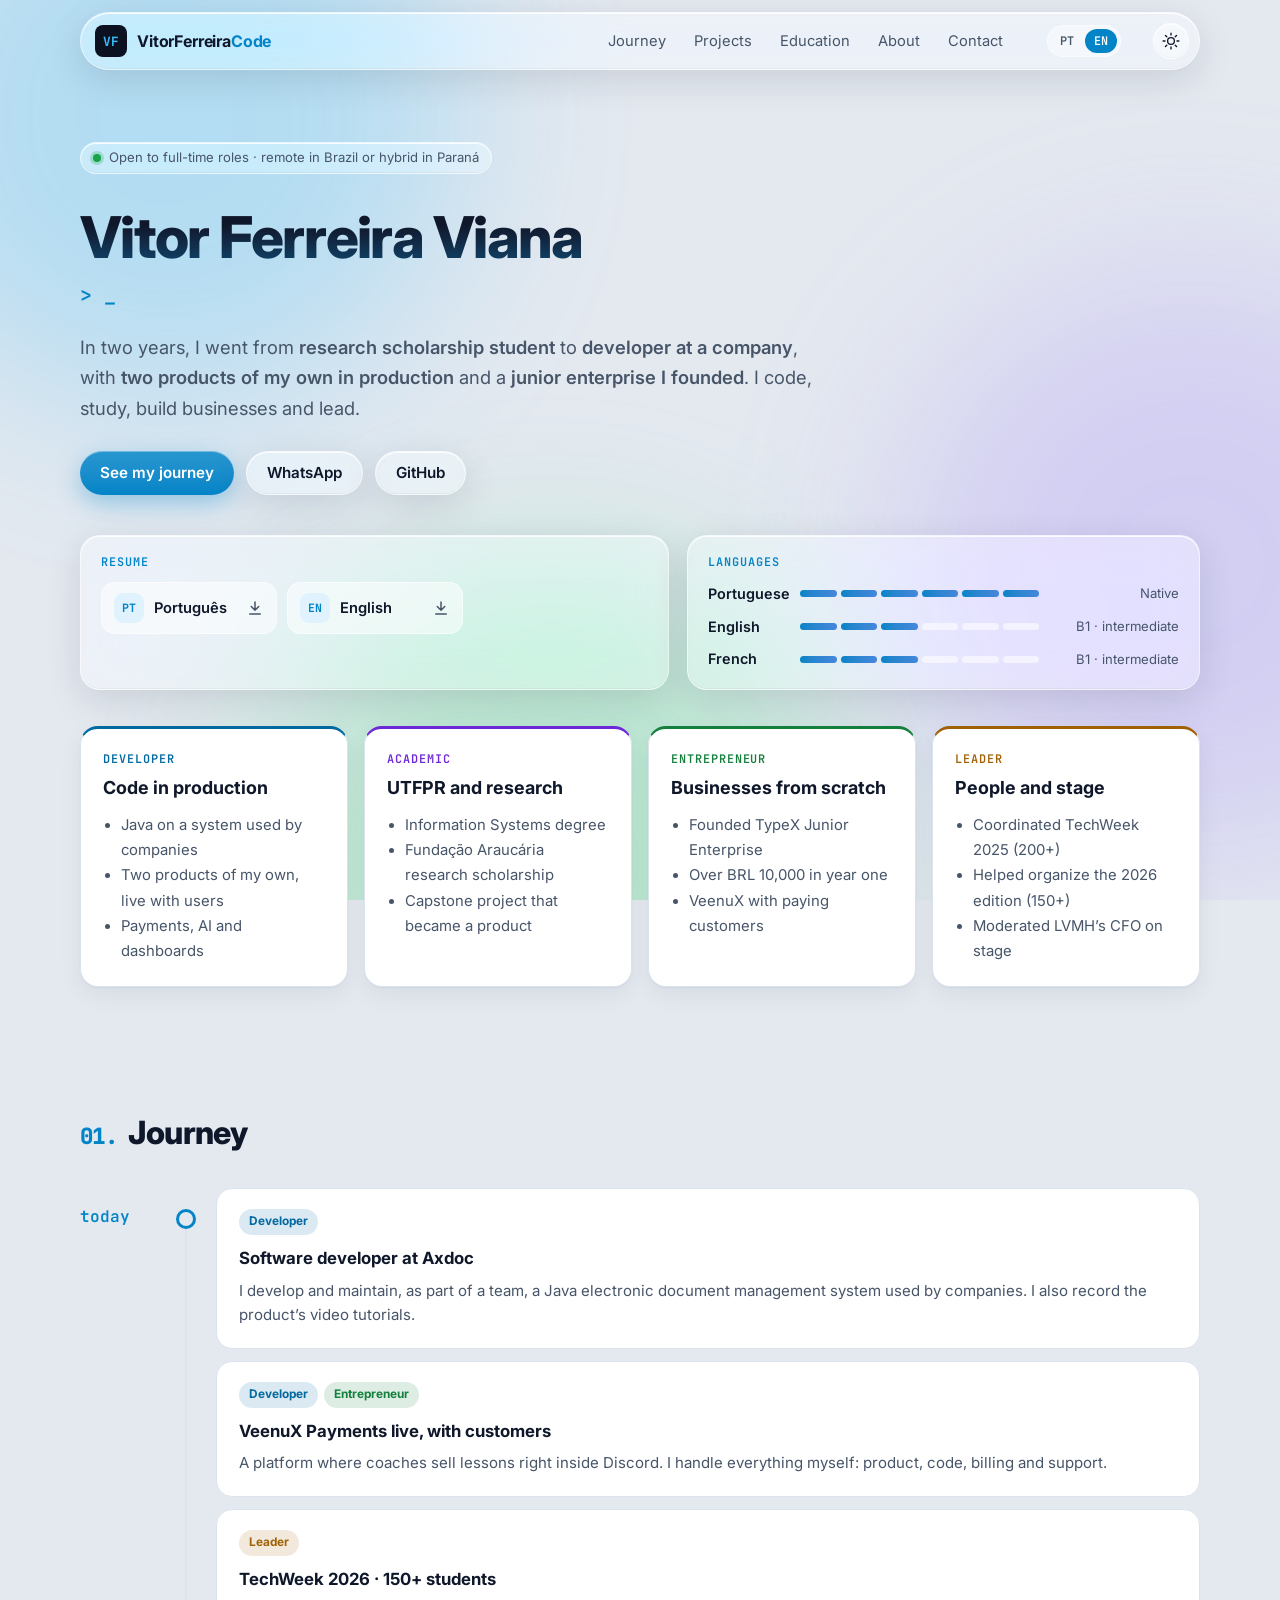
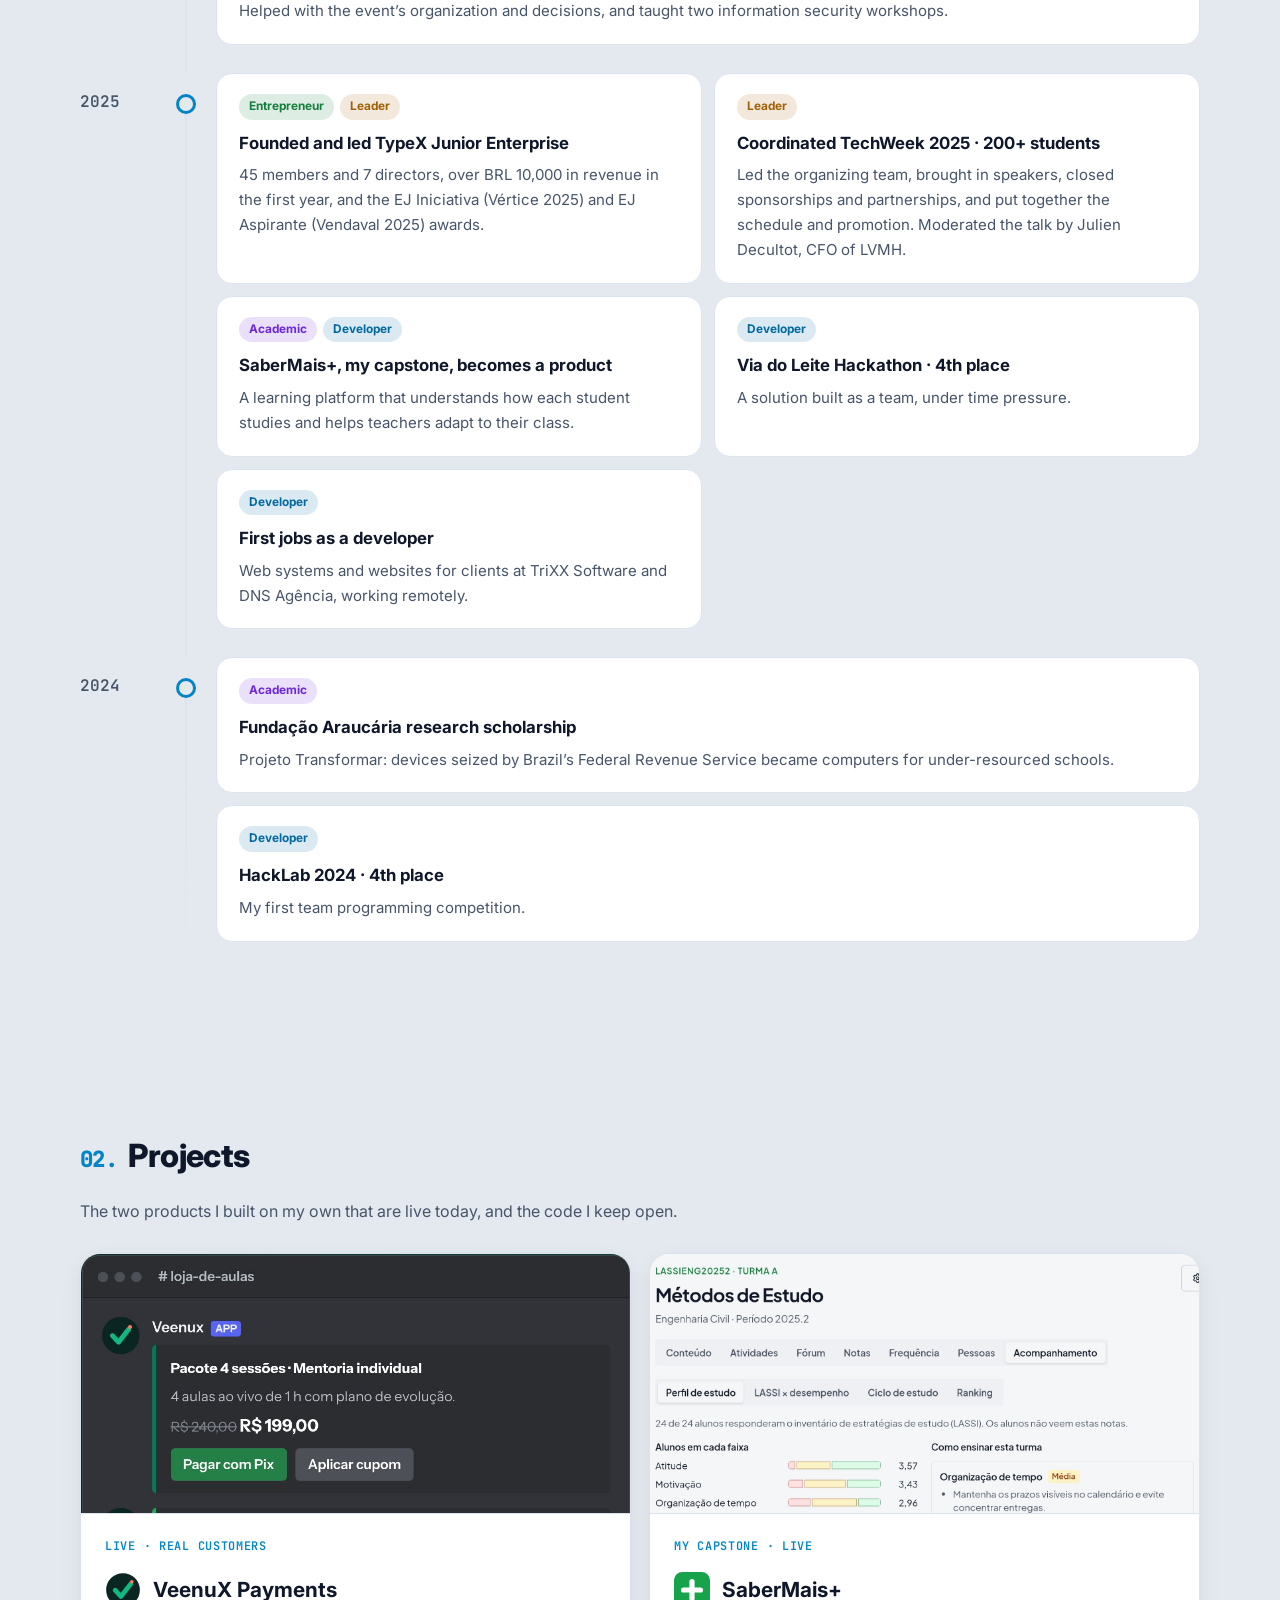
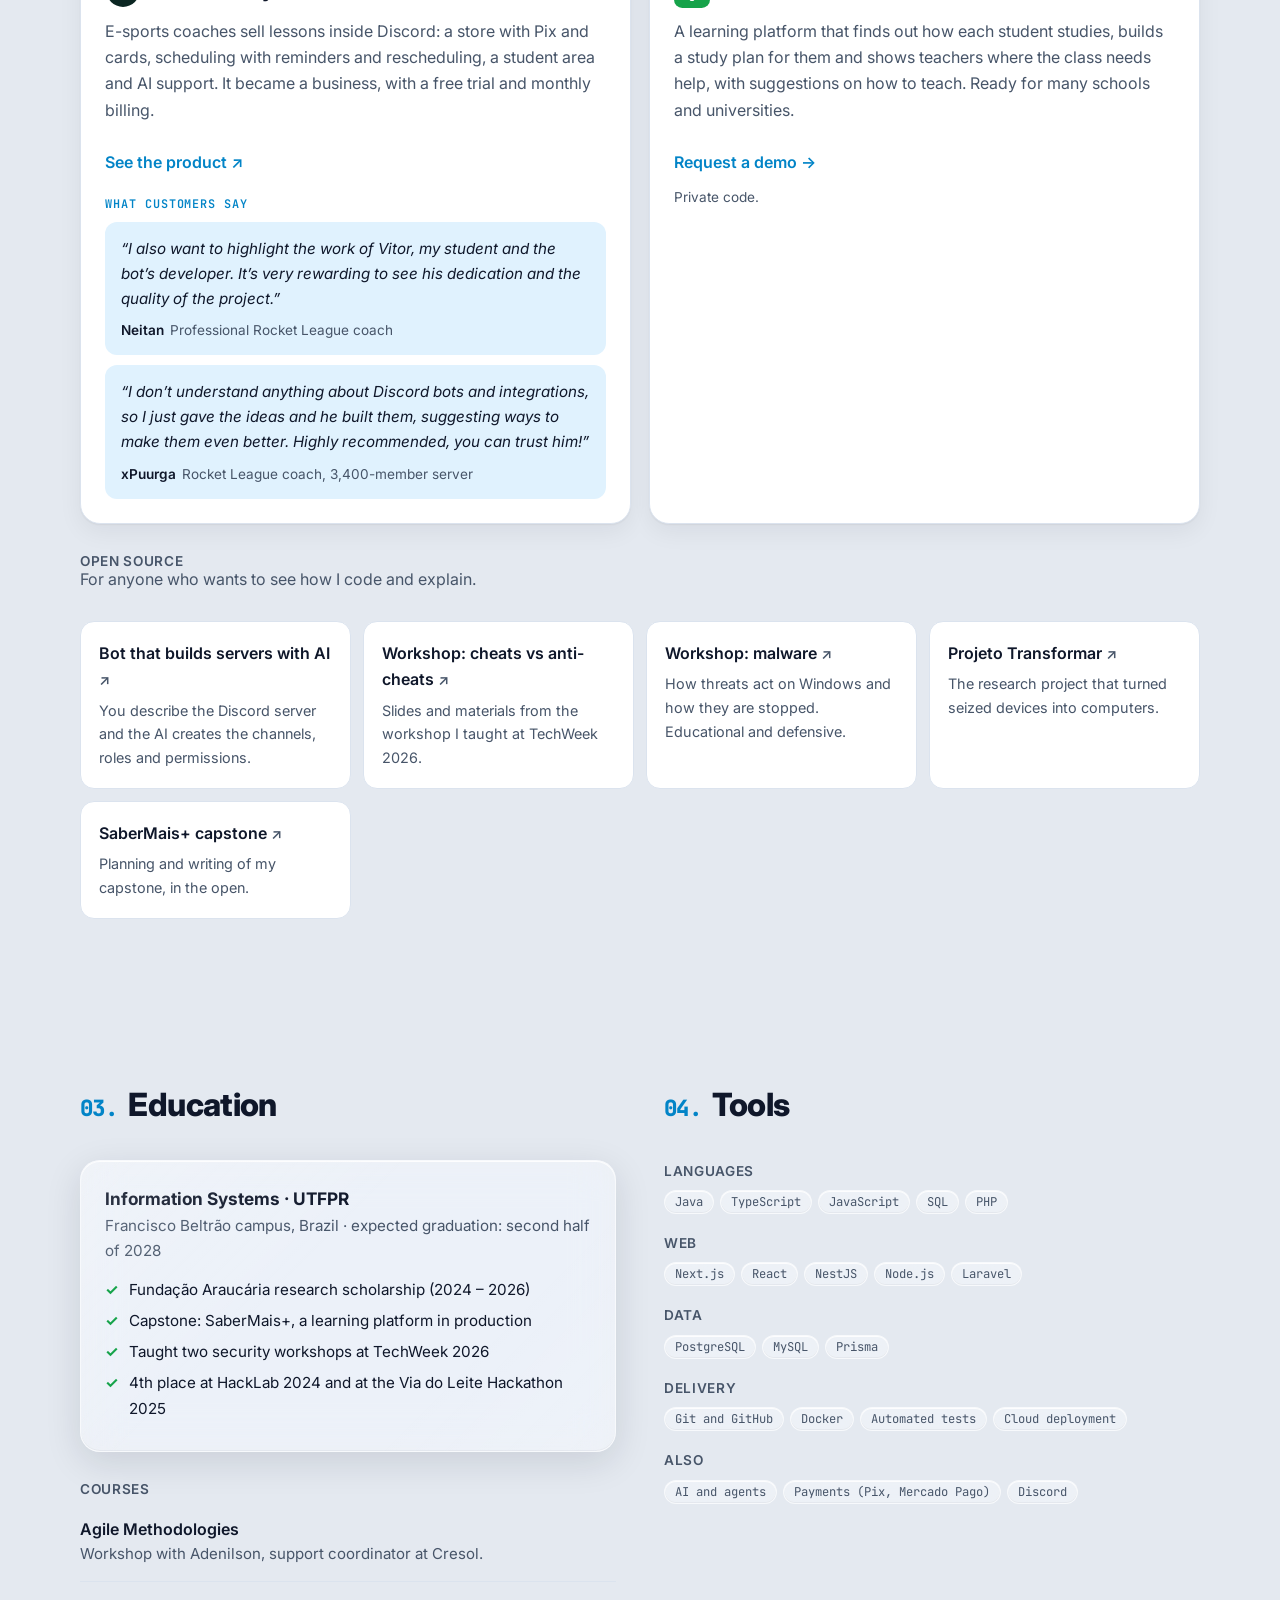
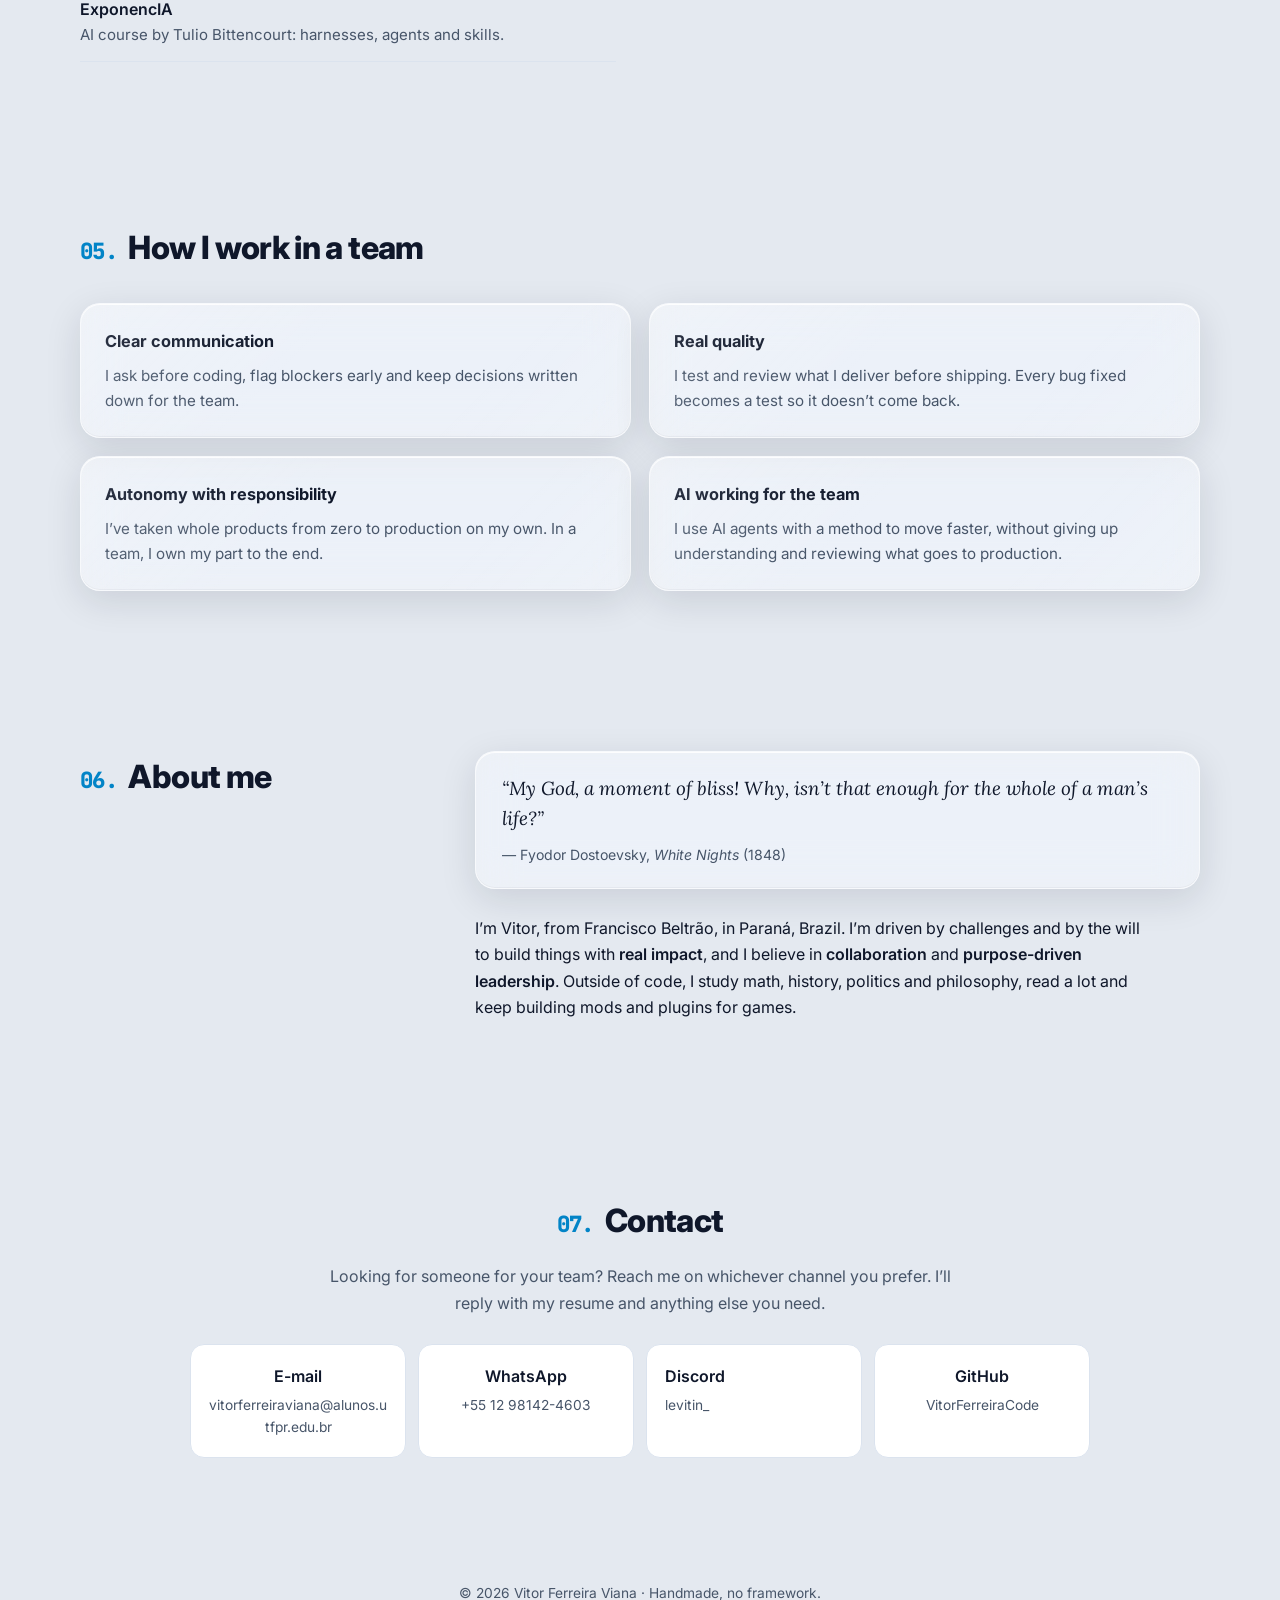
==== commit a60447d2: "fix: adicionando versão nos links do CSS e do JS para não misturar com o cache antigo Co-Authored-By" ====
--- a/en/index.html
+++ b/en/index.html
@@ -16,7 +16,7 @@
   <link rel="preconnect" href="https://fonts.googleapis.com">
   <link rel="preconnect" href="https://fonts.gstatic.com" crossorigin>
   <link href="https://fonts.googleapis.com/css2?family=Inter:wght@400;500;600;700;800&family=JetBrains+Mono:wght@400;600&family=Lora:ital@1&display=swap" rel="stylesheet">
-  <link rel="stylesheet" href="../assets/estilo.css">
+  <link rel="stylesheet" href="../assets/estilo.css?v=7afb9c45">
   <script>
     try { const t = localStorage.getItem('tema'); if (t) document.documentElement.dataset.tema = t; } catch (e) {}
   </script>
@@ -241,6 +241,6 @@
     <div class="largura">© <span id="ano">2026</span> Vitor Ferreira Viana · Handmade, no framework.</div>
   </footer>
 
-  <script src="../assets/main.js" defer></script>
+  <script src="../assets/main.js?v=7afb9c45" defer></script>
 </body>
 </html>
